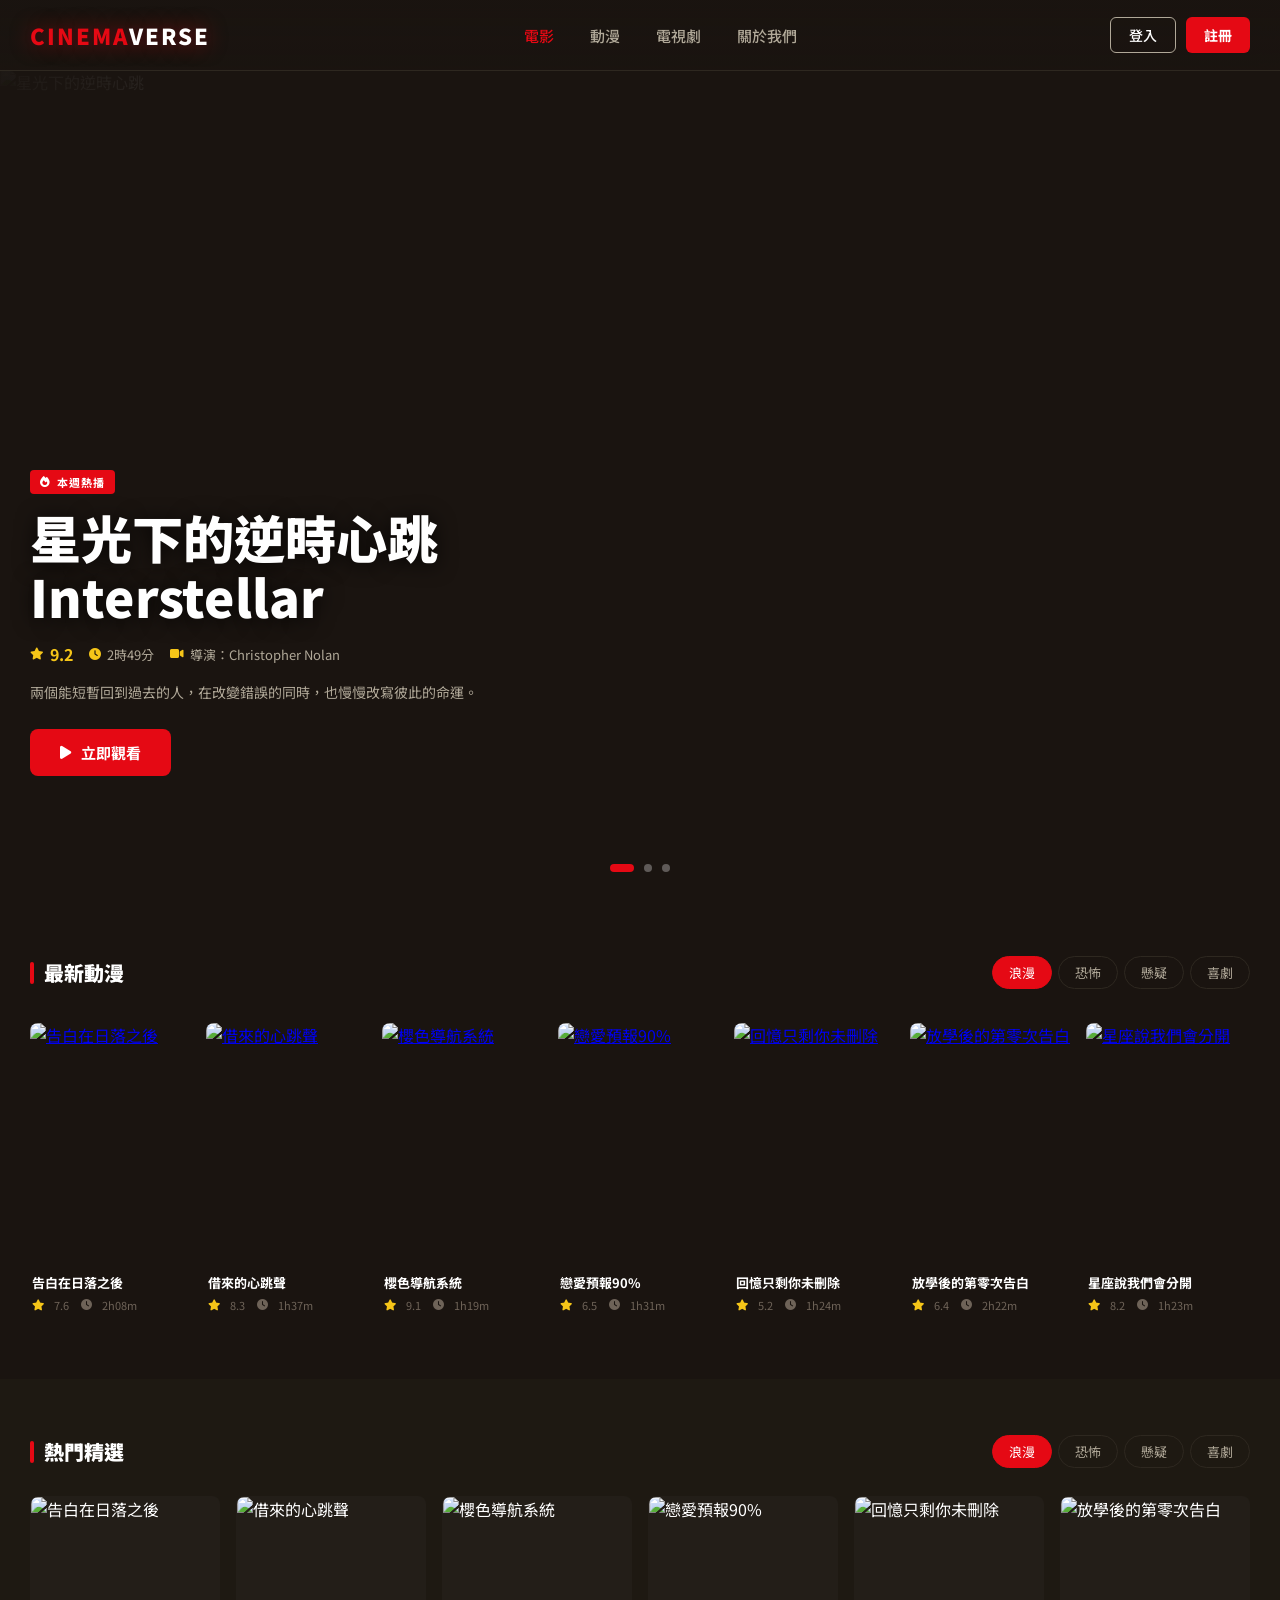
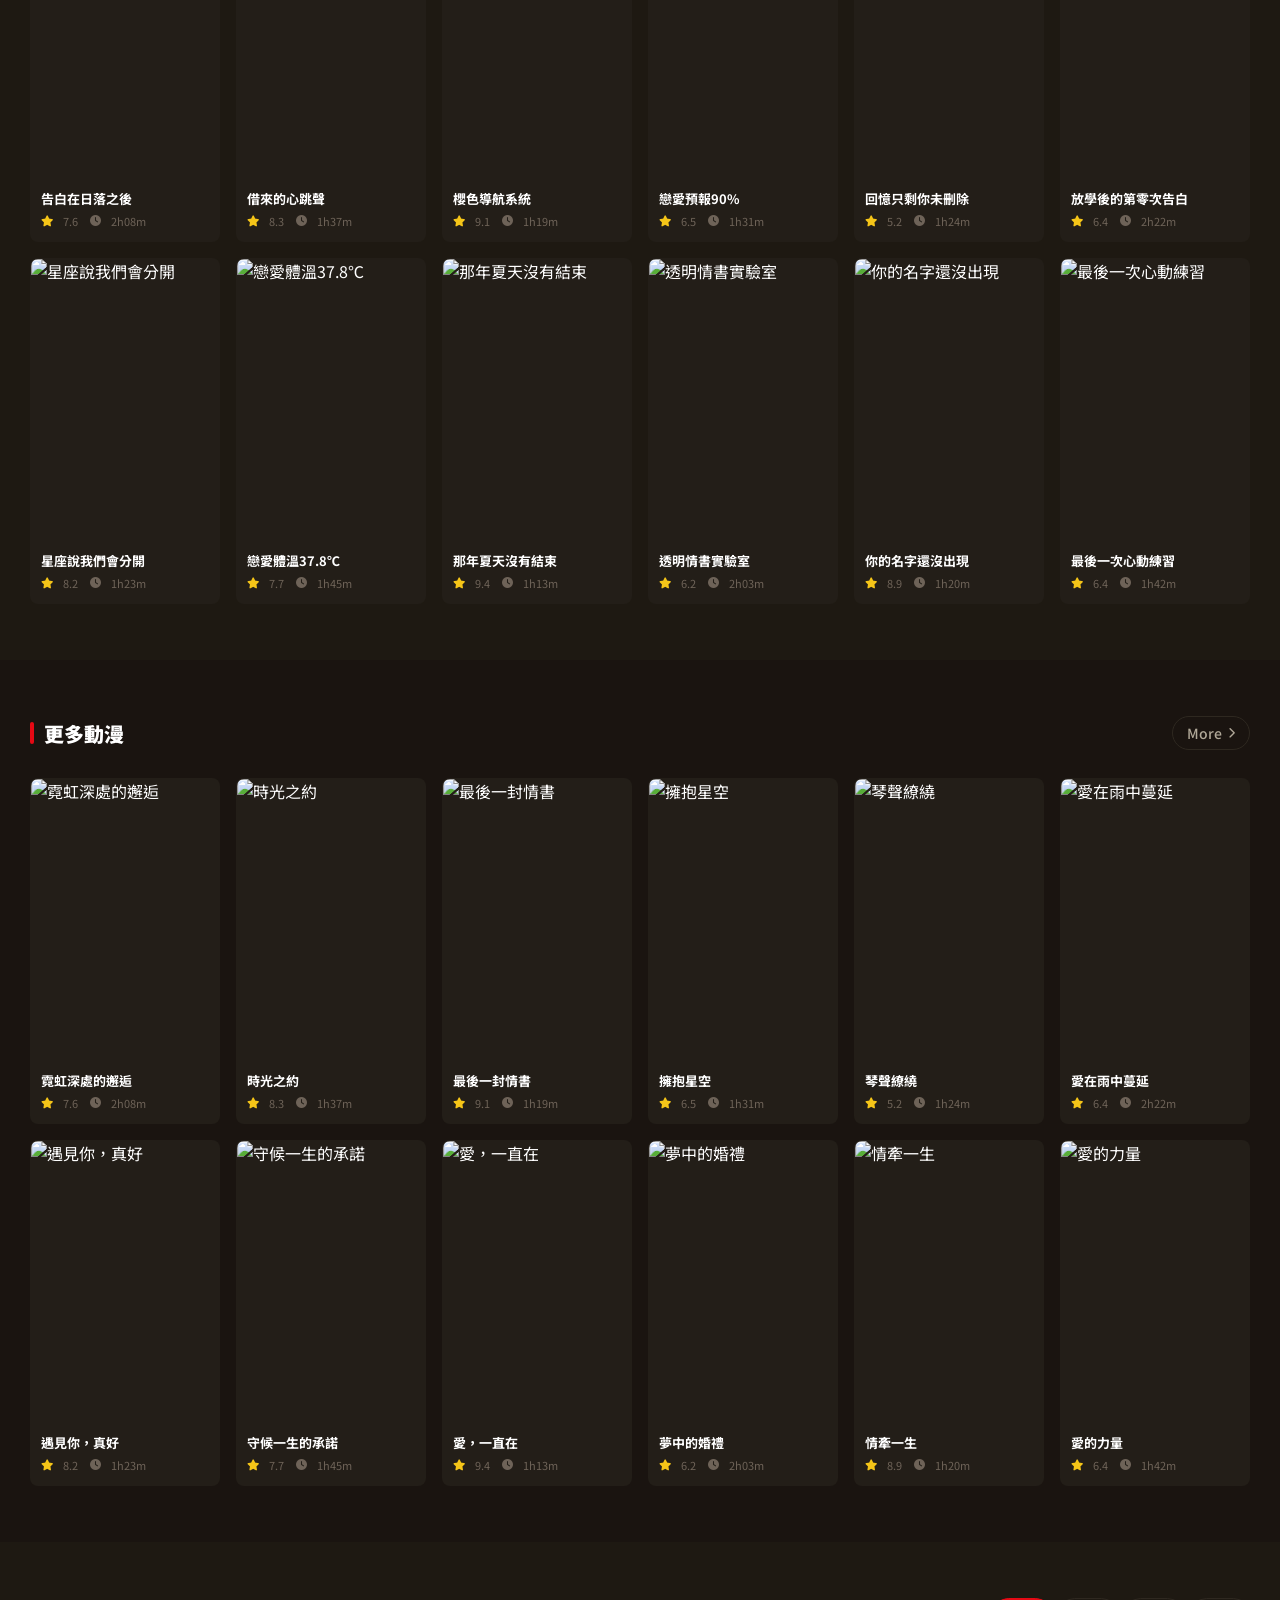
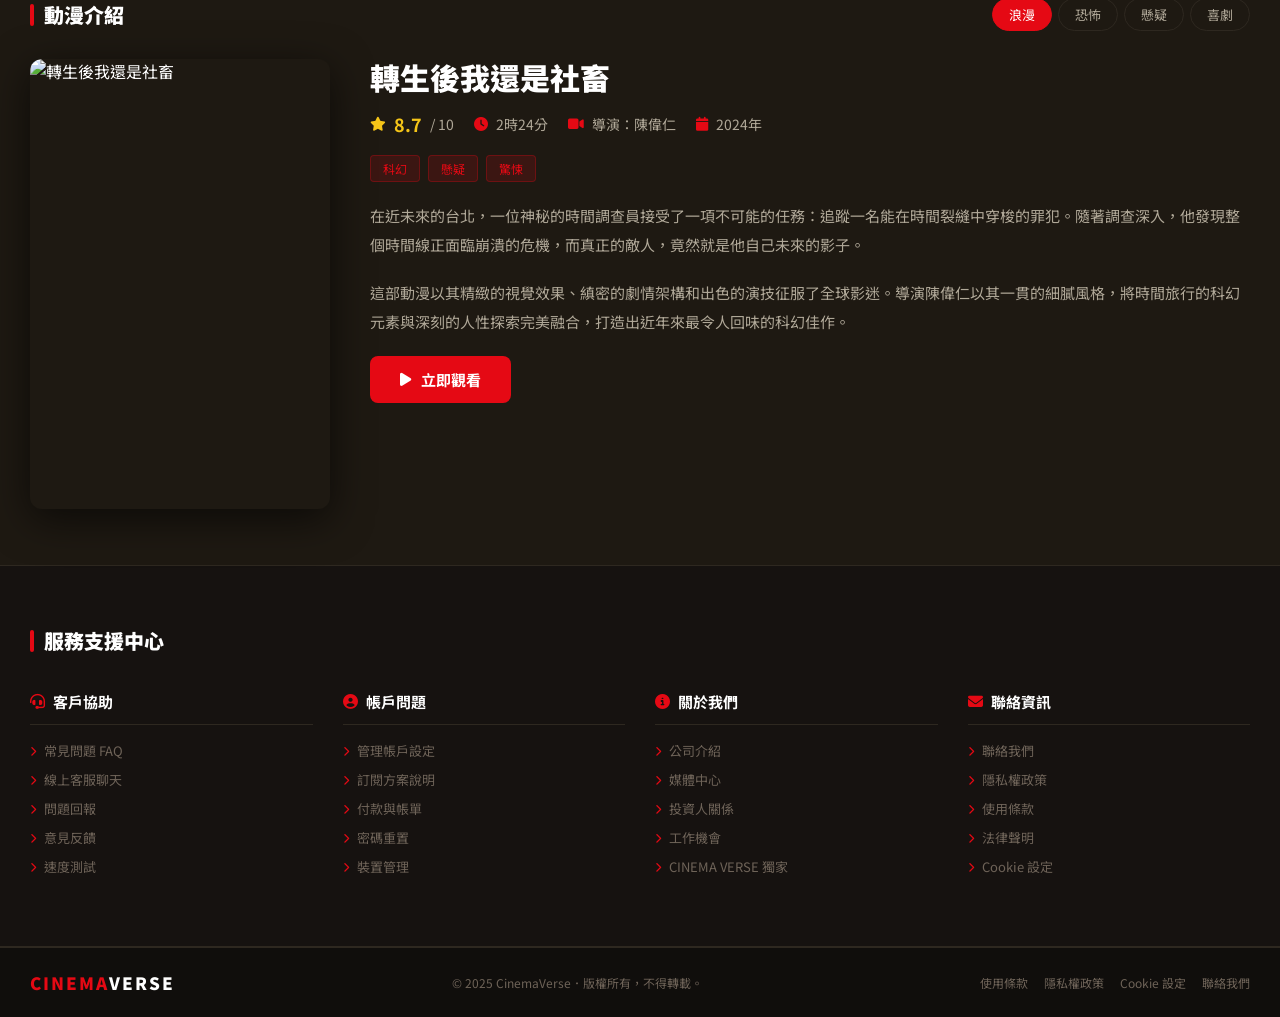
==== animane-home.html @ e4e27814 "成功優化「更多電影」區塊html -> javascript" ====
<!DOCTYPE html>
<html lang="zh-TW">
<head>
<meta charset="UTF-8">
<meta name="viewport" content="width=device-width, initial-scale=1.0">
<title>CinemaVerse - 電影世界</title>

<!-- ===== 字體引入：思源黑體 ===== -->
<link rel="preconnect" href="https://fonts.googleapis.com">
<link rel="preconnect" href="https://fonts.gstatic.com" crossorigin>
<link href="https://fonts.googleapis.com/css2?family=Noto+Sans+TC:wght@300;400;500;700;900&display=swap" rel="stylesheet">

<!-- ===== Font Awesome 圖標庫 ===== -->
<link rel="stylesheet" href="https://cdnjs.cloudflare.com/ajax/libs/font-awesome/6.4.0/css/all.min.css">

<!-- ===== css 選擇器 ===== -->
<link rel="stylesheet" href="home.css">

</head>
<body>

<!-- =====================================================
     頁面主容器（固定最大寬度 1440px，超過依然維持此寬居中）
     ===================================================== -->
<div class="page-wrapper">


<!-- =====================================================
     頁首區塊（Header）
     包含：Logo / 導覽選單 / 登入按鈕 / 註冊按鈕 / 漢堡選單
     ===================================================== -->
<header>
  <div class="header-inner">

    <!-- Logo：純文字替代圖片，紅白雙色設計 -->
    <a class="logo" href="movie-home.html">CINEMA<span>VERSE</span></a>

    <!-- 導覽選單（桌機：水平顯示 / 手機：漢堡展開後居中） -->
    <nav id="mainNav">
      <a href="movie-home.html" class="active">電影</a>
      <a href="animane-home.html">動漫</a>
      <a href="tv-home.html">電視劇</a>
      <a href="about.html">關於我們</a>
    </nav>

    <!-- 登入/註冊按鈕 + 漢堡選單按鈕（手機版才出現） -->
    <div style="display:flex;align-items:center;gap:10px;">
      <div class="header-btns">
        <a href="signInsignUp.html" class="btn-login">登入</a>
        <a href="signInsignUp.html" class="btn-register">註冊</a>
      </div>
      <!-- 漢堡選單（≤768px 才顯示） -->
      <div class="hamburger" id="hamburger" onclick="toggleNav()">
        <span></span>
        <span></span>
        <span></span>
      </div>
    </div>

  </div>
</header>


<!-- =====================================================
     英雄輪播區塊（Hero Carousel）
     三張電影圖片自動輪播
     每張包含：電影標題 / 簡介 / 評分 / 導演 / 時長 / 立即觀看按鈕
     ===================================================== -->
<section class="hero">

  <!-- 輪播軌道（三張幻燈片並排） -->
  <div class="slides" id="slides">

    <!-- 幻燈片 01：星光下的逆時心跳 -->
    <div class="slide">
      <img src="https://picsum.photos/id/1043/1920/1080" alt="星光下的逆時心跳">
      <div class="slide-overlay"></div>
      <div class="slide-content">
        <div class="slide-badge"><i class="fas fa-fire"></i> 本週熱播</div>
        <h1 class="slide-title">星光下的逆時心跳<br>Interstellar</h1>
        <div class="slide-meta">
          <span class="slide-meta-item rating"><i class="fas fa-star"></i> 9.2</span>
          <span class="slide-meta-item"><i class="fas fa-clock"></i> 2時49分</span>
          <span class="slide-meta-item"><i class="fas fa-video"></i> 導演：Christopher Nolan</span>
        </div>
        <p class="slide-desc">兩個能短暫回到過去的人，在改變錯誤的同時，也慢慢改寫彼此的命運。</p>
        <a href="#" class="btn-watch"><i class="fas fa-play"></i> 立即觀看</a>
      </div>
    </div>

    <!-- 幻燈片 02：午夜電梯沒有13樓 -->
    <div class="slide">
      <img src="https://picsum.photos/id/1018/1920/1080" alt="午夜電梯沒有13樓">
      <div class="slide-overlay"></div>
      <div class="slide-content">
        <div class="slide-badge"><i class="fas fa-trophy"></i> 獲獎佳片</div>
        <h1 class="slide-title">午夜電梯沒有13樓<br>Dune</h1>
        <div class="slide-meta">
          <span class="slide-meta-item rating"><i class="fas fa-star"></i> 8.0</span>
          <span class="slide-meta-item"><i class="fas fa-clock"></i> 2時35分</span>
          <span class="slide-meta-item"><i class="fas fa-video"></i> 導演：Denis Villeneuve</span>
        </div>
        <p class="slide-desc">大樓根本沒有13樓，但按下按鈕的人卻會消失一整晚。</p>
        <a href="#" class="btn-watch"><i class="fas fa-play"></i> 立即觀看</a>
      </div>
    </div>

    <!-- 幻燈片 03：失蹤的記憶編號0 -->
    <div class="slide">
      <img src="https://picsum.photos/id/1074/1920/1080" alt="失蹤的記憶編號0">
      <div class="slide-overlay"></div>
      <div class="slide-content">
        <div class="slide-badge"><i class="fas fa-award"></i> 奧斯卡得獎</div>
        <h1 class="slide-title">失蹤的記憶編號0<br>Oppenheimer</h1>
        <div class="slide-meta">
          <span class="slide-meta-item rating"><i class="fas fa-star"></i> 8.9</span>
          <span class="slide-meta-item"><i class="fas fa-clock"></i> 3時00分</span>
          <span class="slide-meta-item"><i class="fas fa-video"></i> 導演：Christopher Nolan</span>
        </div>
        <p class="slide-desc">人類的記憶被編號儲存，而編號0的記憶從未被公開。</p>
        <a href="#" class="btn-watch"><i class="fas fa-play"></i> 立即觀看</a>
      </div>
    </div>

  </div><!-- end .slides -->

  <!-- 輪播底部指示點 -->
  <div class="carousel-dots">
    <button class="dot active" onclick="goSlide(0)"></button>
    <button class="dot" onclick="goSlide(1)"></button>
    <button class="dot" onclick="goSlide(2)"></button>
  </div>

</section><!-- end .hero -->


<!-- =====================================================
     最新動漫區塊（Latest Movies）
     水平滾動，10 張電影卡片
     hover 效果：圖片以 bottom center 為基準向上放大，不裁切上方
     ===================================================== -->
<section class="section" id="latest">

  <!-- 區塊標題列：左側標題 + 右側篩選選單 -->
  <div class="section-header">
    <h2 class="section-title">最新動漫</h2>
    <div class="section-menu" id="latest-menu">
      <button class="filter-btn active" onclick="switchLatestCategory('浪漫', this)">浪漫</button>
      <button class="filter-btn" onclick="switchLatestCategory('恐怖', this)">恐怖</button>
      <button class="filter-btn" onclick="switchLatestCategory('懸疑', this)">懸疑</button>
      <button class="filter-btn" onclick="switchLatestCategory('喜劇', this)">喜劇</button>
    </div>
  </div>

  <!-- 水平滾動外層容器（overflow-y: visible 讓 hover 放大不被裁切） -->
  <div class="scroll-track-wrapper">
    <!-- 卡片軌道 -->
    <div class="scroll-track" id="latest-grid">
    </div><!-- end .scroll-track -->
  </div><!-- end .scroll-track-wrapper -->

</section><!-- end 最新動漫 -->


<!-- =====================================================
     熱門精選區塊（Hot Picks）
     6 欄 Grid，12 張動漫卡片
     圖片固定 2:3 長方形比例（不因切版變形）
     hover 效果：整個卡片（圖 + 文）一起放大 + 紅色邊框
     ===================================================== -->
  <section class="section" id="hot">
  <!-- 區塊標題列：左側標題 + 右側篩選選單 -->
  <div class="section-header">
    <h2 class="section-title">熱門精選</h2>
    <div class="section-menu" id="hot-menu">
      <button class="filter-btn active" onclick="switchHotCategory('浪漫', this)">浪漫</button>
      <button class="filter-btn" onclick="switchHotCategory('恐怖', this)">恐怖</button>
      <button class="filter-btn" onclick="switchHotCategory('懸疑', this)">懸疑</button>
      <button class="filter-btn" onclick="switchHotCategory('喜劇', this)">喜劇</button>
    </div>
  </div>
  <div id="hot-grid" class="hot-grid"></div>
</section><!-- end 熱門精選 -->


<!-- =====================================================
     更多動漫區塊（More Movies）
     放置位置：熱門精選區塊（#hot）的下方
     格式與熱門精選完全相同，圖片從 id/260 開始
     ===================================================== -->
<section class="section" id="more">
  <!-- 區塊標題列：左側標題 + 右側 More 連結 -->
  <div class="section-header">
    <h2 class="section-title">更多動漫</h2>
    <!-- More 連結：靠右，點擊可導向更多動漫頁面 -->
    <a href="#" class="more-link">More <i class="fas fa-chevron-right"></i></a>
  </div>
  <!-- 更多動漫 6 欄網格（與熱門精選共用 .hot-grid / .hot-card 樣式） -->
  <div class="hot-grid" id="more-grid">
  </div><!-- end #more-grid -->
</section><!-- end 更多動漫 -->


<!-- =====================================================
     動漫介紹區塊（Movie Introduction）
     左側動漫海報圖 + 右側詳細文字介紹（名稱/介紹/評分/時長/導演）
     ===================================================== -->
<section class="section" id="intro">

  <!-- 區塊標題列：左側標題 + 右側篩選選單 -->
  <div class="section-header">
    <h2 class="section-title">動漫介紹</h2>
    <div class="section-menu">
      <button class="active" onclick="setActive(this)">浪漫</button>
      <button onclick="setActive(this)">恐怖</button>
      <button onclick="setActive(this)">懸疑</button>
      <button onclick="setActive(this)">喜劇</button>
    </div>
  </div>

  <!-- 動漫介紹主版型（左圖 + 右文） -->
  <div class="intro-layout">

    <!-- 左側：動漫海報圖 -->
    <img class="intro-img" src="https://picsum.photos/id/259/400/600" alt="轉生後我還是社畜">

    <!-- 右側：動漫詳細介紹文字 -->
    <div class="intro-text">

      <!-- 動漫名稱 -->
      <h2 class="intro-title">轉生後我還是社畜</h2>

      <!-- 動漫基本資訊：評分 / 時長 / 導演 / 年份 -->
      <div class="intro-meta">
        <div class="intro-meta-item">
          <i class="fas fa-star star"></i>
          <strong style="color:#f5c518;font-size:18px;">8.7</strong>
          <span>/ 10</span>
        </div>
        <div class="intro-meta-item"><i class="fas fa-clock"></i> 2時24分</div>
        <div class="intro-meta-item"><i class="fas fa-video"></i> 導演：陳偉仁</div>
        <div class="intro-meta-item"><i class="fas fa-calendar"></i> 2024年</div>
      </div>

      <!-- 動漫類型標籤 -->
      <div class="intro-tags">
        <span class="intro-tag">科幻</span>
        <span class="intro-tag">懸疑</span>
        <span class="intro-tag">驚悚</span>
      </div>

      <!-- 動漫介紹段落一 -->
      <p class="intro-desc">
        在近未來的台北，一位神秘的時間調查員接受了一項不可能的任務：追蹤一名能在時間裂縫中穿梭的罪犯。隨著調查深入，他發現整個時間線正面臨崩潰的危機，而真正的敵人，竟然就是他自己未來的影子。
      </p>

      <!-- 動漫介紹段落二 -->
      <p class="intro-desc">
        這部動漫以其精緻的視覺效果、縝密的劇情架構和出色的演技征服了全球影迷。導演陳偉仁以其一貫的細膩風格，將時間旅行的科幻元素與深刻的人性探索完美融合，打造出近年來最令人回味的科幻佳作。
      </p>

      <!-- 立即觀看按鈕 -->
      <a href="#" class="btn-watch"><i class="fas fa-play"></i> 立即觀看</a>

    </div><!-- end .intro-text -->

  </div><!-- end .intro-layout -->

</section><!-- end 動漫介紹 -->


<!-- =====================================================
     服務支援中心區塊（Help / Support Section）
     四欄：客戶協助 / 帳戶問題 / 關於我們 / 聯絡資訊
     ===================================================== -->
<section class="help-section" id="help">

  <!-- 服務支援標題 -->
  <h2 class="help-section-title">服務支援中心</h2>

  <!-- 四欄連結網格 -->
  <div class="help-grid">

    <!-- 第一欄：客戶協助 -->
    <div class="help-col">
      <h3><i class="fas fa-headset" style="color:var(--accent);"></i>客戶協助</h3>
      <ul>
        <li><a href="#"><i class="fas fa-chevron-right"></i>常見問題 FAQ</a></li>
        <li><a href="#"><i class="fas fa-chevron-right"></i>線上客服聊天</a></li>
        <li><a href="#"><i class="fas fa-chevron-right"></i>問題回報</a></li>
        <li><a href="#"><i class="fas fa-chevron-right"></i>意見反饋</a></li>
        <li><a href="#"><i class="fas fa-chevron-right"></i>速度測試</a></li>
      </ul>
    </div>

    <!-- 第二欄：帳戶問題 -->
    <div class="help-col">
      <h3><i class="fas fa-user-circle" style="color:var(--accent);"></i>帳戶問題</h3>
      <ul>
        <li><a href="#"><i class="fas fa-chevron-right"></i>管理帳戶設定</a></li>
        <li><a href="#"><i class="fas fa-chevron-right"></i>訂閱方案說明</a></li>
        <li><a href="#"><i class="fas fa-chevron-right"></i>付款與帳單</a></li>
        <li><a href="#"><i class="fas fa-chevron-right"></i>密碼重置</a></li>
        <li><a href="#"><i class="fas fa-chevron-right"></i>裝置管理</a></li>
      </ul>
    </div>

    <!-- 第三欄：關於我們 -->
    <div class="help-col">
      <h3><i class="fas fa-info-circle" style="color:var(--accent);"></i>關於我們</h3>
      <ul>
        <li><a href="#"><i class="fas fa-chevron-right"></i>公司介紹</a></li>
        <li><a href="#"><i class="fas fa-chevron-right"></i>媒體中心</a></li>
        <li><a href="#"><i class="fas fa-chevron-right"></i>投資人關係</a></li>
        <li><a href="#"><i class="fas fa-chevron-right"></i>工作機會</a></li>
        <li><a href="#"><i class="fas fa-chevron-right"></i>CINEMA VERSE 獨家</a></li>
      </ul>
    </div>

    <!-- 第四欄：聯絡資訊 -->
    <div class="help-col">
      <h3><i class="fas fa-envelope" style="color:var(--accent);"></i>聯絡資訊</h3>
      <ul>
        <li><a href="#"><i class="fas fa-chevron-right"></i>聯絡我們</a></li>
        <li><a href="#"><i class="fas fa-chevron-right"></i>隱私權政策</a></li>
        <li><a href="#"><i class="fas fa-chevron-right"></i>使用條款</a></li>
        <li><a href="#"><i class="fas fa-chevron-right"></i>法律聲明</a></li>
        <li><a href="#"><i class="fas fa-chevron-right"></i>Cookie 設定</a></li>
      </ul>
    </div>

  </div><!-- end .help-grid -->

</section><!-- end 服務支援中心 -->


<!-- =====================================================
     頁尾區塊（Footer）
     年份、版權宣告、快速連結
     ===================================================== -->
<footer>
  <!-- 頁尾 Logo -->
  <a class="footer-logo" href="#">CINEMA<span>VERSE</span></a>
  <!-- 版權宣告與年份 -->
  <p>© 2025 CinemaVerse．版權所有，不得轉載。</p>
  <!-- 頁尾快速連結 -->
  <div class="footer-links">
    <a href="#">使用條款</a>
    <a href="#">隱私權政策</a>
    <a href="#">Cookie 設定</a>
    <a href="#">聯絡我們</a>
  </div>
</footer>


</div><!-- end .page-wrapper -->


<!-- =====================================================
     JavaScript（純功能性）
     注意：所有 hover 特效全用純 CSS 完成，此段 JS 僅處理：
     1. 漢堡選單展開/收起
     2. 篩選按鈕 active 切換
     3. 輪播指示點互動與自動輪播恢復
     ===================================================== -->
<script>

  /* ── 漢堡選單：點擊展開或收起導覽列 ── */
  function toggleNav() {
    document.getElementById('mainNav').classList.toggle('open');
  }

  /* ── 篩選選單按鈕：點擊切換 active 狀態 ── */
  function setActive(btn) {
    var parent = btn.closest('.section-menu');
    parent.querySelectorAll('button').forEach(function(b) {
      b.classList.remove('active');
    });
    btn.classList.add('active');
  }

  /* ── 輪播指示點：點擊跳至指定幻燈片 ── */
  var slidesEl  = document.getElementById('slides');
  var dots      = document.querySelectorAll('.dot');
  var autoTimer;

  function goSlide(index) {
    /* 暫停 CSS 自動 animation，改用手動 transition */
    slidesEl.style.animation  = 'none';
    slidesEl.style.transition = 'transform 0.7s cubic-bezier(0.4,0,0.2,1)';
    slidesEl.style.transform  = 'translateX(-' + (index * 33.333) + '%)';

    /* 更新指示點樣式 */
    dots.forEach(function(d, i) {
      d.classList.toggle('active', i === index);
    });

    /* 8 秒後恢復 CSS 自動輪播 */
    clearTimeout(autoTimer);
    autoTimer = setTimeout(function() {
      slidesEl.style.transition = '';
      slidesEl.style.transform  = '';
      slidesEl.style.animation  = 'slideAuto 18s infinite';
    }, 8000);
  }

  /* ── 自動同步指示點與 CSS 輪播進度 ── */
  setInterval(function() {
    if (slidesEl.style.animation !== 'none') {
      var matrix = getComputedStyle(slidesEl).transform;
      if (matrix && matrix !== 'none') {
        var vals = matrix.match(/matrix.*\((.+)\)/);
        if (vals) {
          var tx  = parseFloat(vals[1].split(', ')[4]);
          var w   = slidesEl.offsetWidth / 3;
          var idx = Math.round(Math.abs(tx) / w) % 3;
          dots.forEach(function(d, i) {
            d.classList.toggle('active', i === idx);
          });
        }
      }
    }
  }, 500);


/*── 最新電影四個電影資料 ── */
    let newMovies = {
      /* ── 浪漫分類 ── */
      '浪漫': [
        {img: "lovePic/lovePic12.png", title: "愛的力量", rating: "7.6", duration: "2h08m"},
        {img: "lovePic/lovePic11.png", title: "情牽一生", rating: "8.3", duration: "1h37m"},
        {img: "lovePic/lovePic10.png", title: "夢中的婚禮", rating: "9.1", duration: "1h19m"},
        {img: "lovePic/lovePic9.png", title: "愛，一直在", rating: "6.5", duration: "1h31m"},
        {img: "lovePic/lovePic8.png", title: "守候一生的承諾", rating: "5.2", duration: "1h24m"},
        {img: "lovePic/lovePic7.png", title: "遇見你，真好", rating: "6.4", duration: "2h22m"},
        {img: "lovePic/lovePic6.png", title: "愛在雨中蔓延", rating: "8.2", duration: "1h23m"},
        {img: "lovePic/lovePic5.png", title: "琴聲繚繞", rating: "7.7", duration: "1h45m"},
        {img: "lovePic/lovePic4.png", title: "擁抱星空", rating: "9.4", duration: "1h13m"},
        {img: "lovePic/lovePic3.png", title: "最後一封情書", rating: "6.2", duration: "2h03m"}
      ],
      /* ── 恐怖分類 ── */
      '恐怖': [
        {img: "horrorPic/horrorPic12.png", title: "亡靈歸來", rating: "7.6", duration: "2h08m"},
        {img: "horrorPic/horrorPic11.png", title: "寂靜殺機", rating: "8.3", duration: "1h37m"},
        {img: "horrorPic/horrorPic10.png", title: "活死人墓", rating: "9.1", duration: "1h19m"},
        {img: "horrorPic/horrorPic9.png", title: "厲鬼現形", rating: "6.5", duration: "1h31m"},
        {img: "horrorPic/horrorPic8.png", title: "惡魔交易", rating: "5.2", duration: "1h24m"},
        {img: "horrorPic/horrorPic7.png", title: "深淵凝視", rating: "6.4", duration: "2h22m"},
        {img: "horrorPic/horrorPic6.png", title: "亡靈嘉年華", rating: "8.2", duration: "1h23m"},
        {img: "horrorPic/horrorPic5.png", title: "血色森林", rating: "7.7", duration: "1h45m"},
        {img: "horrorPic/horrorPic4.png", title: "咒怨凶宅", rating: "9.4", duration: "1h13m"},
        {img: "horrorPic/horrorPic3.png", title: "厲鬼附身", rating: "6.2", duration: "2h03m"}
      ],
      /* ── 懸疑分類 ── */
      '懸疑': [
        {img: "susPic/susPic12.png", title: "最終的線索", rating: "7.6", duration: "2h08m"},
        {img: "susPic/susPic11.png", title: "謊言的遺產", rating: "8.3", duration: "1h37m"},
        {img: "susPic/susPic10.png", title: "獵殺潛伏", rating: "9.1", duration: "1h19m"},
        {img: "susPic/susPic9.png", title: "影子城市", rating: "6.5", duration: "1h31m"},
        {img: "susPic/susPic8.png", title: "深淵的訊號", rating: "5.2", duration: "1h24m"},
        {img: "susPic/susPic7.png", title: "記憶裂痕", rating: "6.4", duration: "2h22m"},
        {img: "susPic/susPic6.png", title: "密室遺言", rating: "8.2", duration: "1h23m"},
        {img: "susPic/susPic5.png", title: "時光編碼", rating: "7.7", duration: "1h45m"},
        {img: "susPic/susPic4.png", title: "謊言的碎片", rating: "9.4", duration: "1h13m"},
        {img: "susPic/susPic3.png", title: "最後的晚餐", rating: "6.2", duration: "2h03m"}
      ],
      /* ── 喜劇分類 ── */
      '喜劇': [
        {img: "funPic/funPic12.png", title: "金牌大廚", rating: "7.6", duration: "2h08m"},
        {img: "funPic/funPic11.png", title: "狗狗特工", rating: "8.3", duration: "1h37m"},
        {img: "funPic/funPic10.png", title: "求愛特攻隊", rating: "9.1", duration: "1h19m"},
        {img: "funPic/funPic9.png", title: "老闆不在家", rating: "6.5", duration: "1h31m"},
        {img: "funPic/funPic8.png", title: "我的機器人女友", rating: "5.2", duration: "1h24m"},
        {img: "funPic/funPic7.png", title: "瘋狂大拍賣", rating: "6.4", duration: "2h22m"},
        {img: "funPic/funPic6.png", title: "重返十七歲", rating: "8.2", duration: "1h23m"},
        {img: "funPic/funPic5.png", title: "荒島大逃殺", rating: "7.7", duration: "1h45m"},
        {img: "funPic/funPic4.png", title: "我的室友是外星人", rating: "9.4", duration: "1h13m"},
        {img: "funPic/funPic3.png", title: "烏龍特警", rating: "6.2", duration: "2h03m"}
      ]
    }
    /**
  *渲染電影網格
  *@parem {Array} movies - 傳入特定分類的 10 部電影陣列
    */
function renderLatestGrid(movies) {
  const grid = document.getElementById('latest-grid');
  if (!grid || !movies) return;

  const html = movies.map(movie => `
      <div class="latest-card">
        <div class="latest-card-img-wrap">
          <a href="${movie.link}">
            <img class="latest-card-img" src="${movie.img}" alt="${movie.title}">
          </a>
        </div>
        <div class="latest-card-info">
          <div class="latest-card-title">${movie.title}</div>
          <div class="latest-card-meta">
            <i class="fas fa-star star"></i>${movie.rating}&nbsp;
            <i class="fas fa-clock"></i>${movie.duration}
          </div>
        </div>
      </div>
  `).join('');

  grid.style.opacity = '0';
  grid.style.transition = 'opacity 0.3s ease';

  setTimeout(() => {
    grid.innerHTML = html;
    grid.style.opacity = '1';
  }, 300);
}

function switchLatestCategory(category, btn) {
  // 1. 處理按鈕的高亮狀態 (Active)
  const buttons = document.querySelectorAll('#latest-menu .filter-btn');
  buttons.forEach(b => b.classList.remove('active'));
  if (btn) btn.classList.add('active');

  // 2. 根據分類抓取資料並重新渲染
  const selectedData = hotMovies[category];
  if (selectedData) {
    renderLatestGrid(selectedData);
  }
}


/*── 四個分類的電影資料 ── */
    let hotMovies = {
      /* ── 浪漫分類 ── */
      '浪漫': [
        {img: "lovePic/lovePic1.png", title: "告白在日落之後", rating: "7.6", duration: "2h08m"},
        {img: "lovePic/lovePic2.png", title: "借來的心跳聲", rating: "8.3", duration: "1h37m"},
        {img: "lovePic/lovePic3.png", title: "櫻色導航系統", rating: "9.1", duration: "1h19m"},
        {img: "lovePic/lovePic4.png", title: "戀愛預報90%", rating: "6.5", duration: "1h31m"},
        {img: "lovePic/lovePic5.png", title: "回憶只剩你未刪除", rating: "5.2", duration: "1h24m"},
        {img: "lovePic/lovePic6.png", title: "放學後的第零次告白", rating: "6.4", duration: "2h22m"},
        {img: "lovePic/lovePic7.png", title: "星座說我們會分開", rating: "8.2", duration: "1h23m"},
        {img: "lovePic/lovePic8.png", title: "戀愛體溫37.8℃", rating: "7.7", duration: "1h45m"},
        {img: "lovePic/lovePic9.png", title: "那年夏天沒有結束", rating: "9.4", duration: "1h13m"},
        {img: "lovePic/lovePic10.png", title: "透明情書實驗室", rating: "6.2", duration: "2h03m"},
        {img: "lovePic/lovePic11.png", title: "你的名字還沒出現", rating: "8.9", duration: "1h20m"},
        {img: "lovePic/lovePic12.png", title: "最後一次心動練習", rating: "6.4", duration: "1h42m"},
      ],
      /* ── 恐怖分類 ── */
      '恐怖': [
        {img: "horrorPic/horrorPic1.png", title: "深夜自習室第九排", rating: "7.6", duration: "2h08m"},
        {img: "horrorPic/horrorPic2.png", title: "電梯顯示-1樓", rating: "8.3", duration: "1h37m"},
        {img: "horrorPic/horrorPic3.png", title: "笑聲來自天花板", rating: "9.1", duration: "1h19m"},
        {img: "horrorPic/horrorPic4.png", title: "沒有瞳孔的照片", rating: "6.5", duration: "1h31m"},
        {img: "horrorPic/horrorPic5.png", title: "替身出席者", rating: "5.2", duration: "1h24m"},
        {img: "horrorPic/horrorPic6.png", title: "白色雨夜", rating: "6.4", duration: "2h22m"},
        {img: "horrorPic/horrorPic7.png", title: "404號病房", rating: "8.2", duration: "1h23m"},
        {img: "horrorPic/horrorPic8.png", title: "停格的監視畫面", rating: "7.7", duration: "1h45m"},
        {img: "horrorPic/horrorPic9.png", title: "影子晚歸", rating: "9.4", duration: "1h13m"},
        {img: "horrorPic/horrorPic10.png", title: "校車最後一站", rating: "6.2", duration: "2h03m"},
        {img: "horrorPic/horrorPic11.png", title: "無人接聽的廣播室", rating: "8.9", duration: "1h20m"},
        {img: "horrorPic/horrorPic12.png", title: "門外的腳步數到十", rating: "6.4", duration: "1h42m"},
      ],
      /* ── 懸疑分類 ── */
      '懸疑': [
        {img: "susPic/susPic1.png", title: "昨日嫌疑人", rating: "7.6", duration: "2h08m"},
        {img: "susPic/susPic2.png", title: "城市記憶備份檔", rating: "8.3", duration: "1h37m"},
        {img: "susPic/susPic3.png", title: "第十二個旁觀者", rating: "9.1", duration: "1h19m"},
        {img: "susPic/susPic4.png", title: "說謊者的指紋", rating: "6.5", duration: "1h31m"},
        {img: "susPic/susPic5.png", title: "沉睡證據", rating: "5.2", duration: "1h24m"},
        {img: "susPic/susPic6.png", title: "消失的監控角度", rating: "6.4", duration: "2h22m"},
        {img: "susPic/susPic7.png", title: "錯誤時間線", rating: "8.2", duration: "1h23m"},
        {img: "susPic/susPic8.png", title: "交換不在場證明", rating: "7.7", duration: "1h45m"},
        {img: "susPic/susPic9.png", title: "複製人格計畫", rating: "9.4", duration: "1h13m"},
        {img: "susPic/susPic10.png", title: "密室之外", rating: "6.2", duration: "2h03m"},
        {img: "susPic/susPic11.png", title: "匿名檔案X", rating: "8.9", duration: "1h20m"},
        {img: "susPic/susPic12.png", title: "最後的版本更新", rating: "6.4", duration: "1h42m"},
      ],
      /* ── 喜劇分類 ── */
      '喜劇': [
        {img: "funPic/funPic1.png", title: "魔王的實習第一天", rating: "7.6", duration: "2h08m"},
        {img: "funPic/funPic2.png", title: "全村最弱勇者", rating: "8.3", duration: "1h37m"},
        {img: "funPic/funPic3.png", title: "打工拯救世界", rating: "9.1", duration: "1h19m"},
        {img: "funPic/funPic4.png", title: "我的技能是吐槽", rating: "6.5", duration: "1h31m"},
        {img: "funPic/funPic5.png", title: "外星人轉學生很普通", rating: "5.2", duration: "1h24m"},
        {img: "funPic/funPic6.png", title: "社團經費爭奪戰", rating: "6.4", duration: "2h22m"},
        {img: "funPic/funPic7.png", title: "魔法少女不上班", rating: "8.2", duration: "1h23m"},
        {img: "funPic/funPic8.png", title: "天才其實搞錯了", rating: "7.7", duration: "1h45m"},
        {img: "funPic/funPic9.png", title: "勇者的休假申請", rating: "9.4", duration: "1h13m"},
        {img: "funPic/funPic10.png", title: "轉生後我還是社畜", rating: "6.2", duration: "2h03m"},
        {img: "funPic/funPic11.png", title: "貓咪部長上任中", rating: "8.9", duration: "1h20m"},
        {img: "funPic/funPic12.png", title: "全校第一倒數", rating: "6.4", duration: "1h42m"},
      ],
    }
    /**
 * 渲染電影網格
 * @param {Array} movies - 傳入特定分類的 12 部電影陣列
 */
function renderHotGrid(movies) {
  const grid = document.getElementById('hot-grid');
  if (!grid || !movies) return;

  const html = movies.map(movie => `
    <div class="hot-card">
      <div class="hot-card-img-wrap">
        <img class="hot-card-img" src="${movie.img}" alt="${movie.title}">
      </div>
      <div class="hot-card-info">
        <div class="hot-card-title">${movie.title}</div>
        <div class="hot-card-meta">
          <i class="fas fa-star star"></i>${movie.rating}&nbsp;
          <i class="fas fa-clock"></i>${movie.duration}
        </div>
      </div>
    </div>
  `).join('');

  // 2. 執行切換動畫：先淡出
  grid.style.opacity = '0';
  grid.style.transition = 'opacity 0.3s ease';

  // 3. 替換內容後再淡入
  setTimeout(() => {
    grid.innerHTML = html;
    grid.style.opacity = '1';
  }, 300);
}

/**
 * 分類按鈕切換
 */
function switchHotCategory(category, btn) {
  // 1. 處理按鈕的高亮狀態 (Active)
  const buttons = document.querySelectorAll('.filter-btn');
  buttons.forEach(b => b.classList.remove('active'));
  if (btn) btn.classList.add('active');

  // 2. 根據分類抓取資料並重新渲染
  const selectedData = hotMovies[category];
  if (selectedData) {
    renderHotGrid(selectedData);
  }
}


/*── 更多電影的電影資料 ── */
    let moreMovies = [
        {img: "lovePic/lovePic1.png", title: "霓虹深處的邂逅", rating: "7.6", duration: "2h08m"},
        {img: "horrorPic/horrorPic2.png", title: "時光之約", rating: "8.3", duration: "1h37m"},
        {img: "susPic/susPic3.png", title: "最後一封情書", rating: "9.1", duration: "1h19m"},
        {img: "funPic/funPic4.png", title: "擁抱星空", rating: "6.5", duration: "1h31m"},
        {img: "lovePic/lovePic5.png", title: "琴聲繚繞", rating: "5.2", duration: "1h24m"},
        {img: "horrorPic/horrorPic6.png", title: "愛在雨中蔓延", rating: "6.4", duration: "2h22m"},
        {img: "susPic/susPic7.png", title: "遇見你，真好", rating: "8.2", duration: "1h23m"},
        {img: "funPic/funPic8.png", title: "守候一生的承諾", rating: "7.7", duration: "1h45m"},
        {img: "lovePic/lovePic9.png", title: "愛，一直在", rating: "9.4", duration: "1h13m"},
        {img: "horrorPic/horrorPic10.png", title: "夢中的婚禮", rating: "6.2", duration: "2h03m"},
        {img: "susPic/susPic11.png", title: "情牽一生", rating: "8.9", duration: "1h20m"},
        {img: "funPic/funPic12.png", title: "愛的力量", rating: "6.4", duration: "1h42m"}
      ];
    /**
 * 渲染電影網格
 * @param {Array} movies - 傳入無需分類的 12 部電影陣列
 */
function renderMoreGrid(movies){
  const grid = document.getElementById('more-grid');
  if (!grid || !movies) return;

  const html = movies.map(movie => `
    <div class="hot-card">
      <div class="hot-card-img-wrap">
        <img class="hot-card-img" src="${movie.img}" alt="${movie.title}">
      </div>
      <div class="hot-card-info">
        <div class="hot-card-title">${movie.title}</div>
        <div class="hot-card-meta">
          <i class="fas fa-star star"></i>${movie.rating}&nbsp;
          <i class="fas fa-clock"></i>${movie.duration}
        </div>
      </div>
    </div>
  `).join('');

  grid.innerHTML = html;
}


// 頁面初次載入時，預設顯示「浪漫」
document.addEventListener('DOMContentLoaded', () => {
  switchHotCategory('浪漫', document.querySelector('#hot-menu .filter-btn:first-child'));
  switchLatestCategory('浪漫', document.querySelector('#latest-menu .filter-btn:first-child'));
  renderMoreGrid(moreMovies);
});
</script>

</body>
</html>
---- home.css ----
/* =====================================================
   全域 CSS 變數 / 重置樣式
   ===================================================== */
:root {
  --bg-dark:        #1a1410;   /* 主背景：帶棕調深黑 */
  --bg-card:        #231e18;   /* 卡片背景 */
  --bg-section:     #1e1912;   /* 區塊交替背景 */
  --accent:         #e50914;   /* 品牌紅色 */
  --accent-hover:   #ff1a27;   /* 紅色 hover 態 */
  --gold:           #f5c518;   /* 評分金色 */
  --text-primary:   #ffffff;   /* 主要文字（白） */
  --text-secondary: #b0a898;   /* 次要文字（灰） */
  --text-muted:     #6e6358;   /* 淡化文字 */
  --border:         #2e2820;   /* 邊框色 */
  --padding-x:      30px;      /* 左右邊界距離 */
  --max-width:      1440px;    /* 網頁最大寬度，固定在 1440px */
}

/* 通用重置 */
* {
  margin: 0;
  padding: 0;
  box-sizing: border-box;
}

html {
  scroll-behavior: smooth;
}

/* 全域字體、背景設定 */
body {
  font-family: 'Noto Sans TC', sans-serif;
  background-color: #0d0b09; /* 超出 1440px 時兩側顯示更深背景 */
  color: var(--text-primary);
  overflow-x: hidden;
}

/* =====================================================
   頁面最大寬度包裝容器
   固定 1440px，超過 1440px 同樣維持 1440px 置中顯示
   ===================================================== */
.page-wrapper {
  max-width: var(--max-width);
  margin: 0 auto;
  background-color: var(--bg-dark);
  position: relative;
  overflow-x: hidden;
}


/* =====================================================
   頁首（Header）
   Logo + 導覽選單 + 登入/註冊按鈕
   固定在頂部，不隨滾動消失
   ===================================================== */
header {
  position: fixed;
  top: 0;
  /* 讓 header 也限制在 1440px 內居中 */
  /* left: 50%;
  transform: translateX(-50%); */
  width: 100%;
  max-width: var(--max-width);
  z-index: 1000;
  background: linear-gradient(
    to bottom,
    rgba(26,20,16,0.98) 0%,
    rgba(26,20,16,0.88) 100%
  );
  backdrop-filter: blur(10px);
  border-bottom: 1px solid var(--border);
}

/* Header 內容列 */
.header-inner {
  padding: 0 var(--padding-x);
  display: flex;
  align-items: center;
  justify-content: space-between;
  height: 70px;
  gap: 16px;
}

/* ── Logo 文字標誌 ──
   不因切版改變大小（flex-shrink: 0） */
.logo {
  font-size: 22px;
  font-weight: 900;
  color: var(--accent);
  letter-spacing: 2px;
  text-transform: uppercase;
  white-space: nowrap;
  flex-shrink: 0;    /* 不因空間不足而縮小 */
  text-shadow: 0 0 20px rgba(229,9,20,0.5);
  text-decoration: none;
}
.logo span {
  color: var(--text-primary);
}

/* ── 導覽列（電影 / 動漫 / 電視劇 / 關於我們）── */
nav {
  display: flex;
  align-items: center;
  gap: 4px;
  flex: 1;
  justify-content: center;
}

nav a {
  color: var(--text-secondary);
  text-decoration: none;
  font-size: 15px;
  font-weight: 500;
  padding: 8px 16px;
  border-radius: 6px;
  transition: all 0.3s;
  white-space: nowrap;
}
nav a:hover {
  color: var(--text-primary);
  background: rgba(229,9,20,0.15);
}
nav a.active {
  color: var(--accent);
}

/* ── 登入 / 註冊按鈕群組 ──
   不因切版改變大小（flex-shrink: 0） */
.header-btns {
  display: flex;
  gap: 10px;
  flex-shrink: 0;  /* 不縮小 */
}

/* 登入按鈕：鏤空邊框樣式 */
.btn-login {
  padding: 7px 18px;
  border: 1px solid var(--text-secondary);
  border-radius: 6px;
  background: transparent;
  color: var(--text-primary);
  font-family: 'Noto Sans TC', sans-serif;
  font-size: 14px;
  font-weight: 500;
  cursor: pointer;
  transition: all 0.3s;
  white-space: nowrap;
  text-decoration: none;
  display: inline-flex;
  align-items: center;
}
.btn-login:hover {
  border-color: var(--text-primary);
  background: rgba(255,255,255,0.08);
}

/* 註冊按鈕：實心紅色樣式 */
.btn-register {
  padding: 7px 18px;
  border: none;
  border-radius: 6px;
  background: var(--accent);
  color: var(--text-primary);
  font-family: 'Noto Sans TC', sans-serif;
  font-size: 14px;
  font-weight: 700;
  cursor: pointer;
  transition: all 0.3s;
  white-space: nowrap;
  text-decoration: none;
  display: inline-flex;
  align-items: center;
}
.btn-register:hover {
  background: var(--accent-hover);
  transform: translateY(-1px);
  box-shadow: 0 4px 15px rgba(229,9,20,0.4);
}

/* ── 漢堡選單按鈕（平板 / 手機版才顯示） ── */
.hamburger {
  display: none;
  flex-direction: column;
  gap: 5px;
  cursor: pointer;
  padding: 5px;
  flex-shrink: 0;
}
.hamburger span {
  display: block;
  width: 22px;
  height: 2px;
  background: var(--text-primary);
  transition: all 0.3s;
}


/* =====================================================
   英雄輪播區（Hero Carousel）
   全螢幕高度，三張圖片自動輪播
   ===================================================== */
.hero {
  margin-top: 70px; /* 避免被 fixed header 遮住 */
  position: relative;
  width: 100%;
  height: calc(100vh - 70px);
  min-height: 500px;
  overflow: hidden;
}

/* 輪播軌道：三張幻燈片並排，CSS animation 自動播放 */
.slides {
  display: flex;
  width: 300%;
  height: 100%;
  animation: slideAuto 18s infinite;
}

/* 輪播自動播放動畫
   每張停留約 5 秒，切換過渡 1 秒 */
@keyframes slideAuto {
  0%,   27%  { transform: translateX(0); }
  33%,  60%  { transform: translateX(-33.333%); }
  66%,  93%  { transform: translateX(-66.666%); }
  100%        { transform: translateX(0); }
}

/* 單張幻燈片 */
.slide {
  width: 33.333%;
  height: 100%;
  position: relative;
  flex-shrink: 0;
}

/* 幻燈片背景圖 */
.slide img {
  width: 100%;
  height: 100%;
  object-fit: cover;
  filter: brightness(0.45);
}

/* 幻燈片左側漸層遮罩（讓文字更清晰） */
.slide-overlay {
  position: absolute;
  inset: 0;
  background: linear-gradient(
    to right,
    rgba(26,20,16,0.95) 0%,
    rgba(26,20,16,0.5) 55%,
    transparent 100%
  );
}

/* 幻燈片文字內容 */
.slide-content {
  position: absolute;
  left: var(--padding-x);
  bottom: 15%;
  max-width: 560px;
}

/* 電影熱播/獲獎標籤徽章 */
.slide-badge {
  display: inline-flex;
  align-items: center;
  gap: 6px;
  background: var(--accent);
  color: #fff;
  font-size: 11px;
  font-weight: 700;
  padding: 4px 10px;
  border-radius: 4px;
  text-transform: uppercase;
  letter-spacing: 1px;
  margin-bottom: 14px;
}

/* 電影標題 */
.slide-title {
  font-size: clamp(26px, 4vw, 56px);
  font-weight: 900;
  line-height: 1.15;
  margin-bottom: 16px;
  text-shadow: 0 2px 20px rgba(0,0,0,0.8);
}

/* 電影資訊列（評分 / 時長 / 導演） */
.slide-meta {
  display: flex;
  align-items: center;
  gap: 16px;
  margin-bottom: 14px;
  flex-wrap: wrap;
}
.slide-meta-item {
  display: flex;
  align-items: center;
  gap: 6px;
  font-size: 13px;
  color: var(--text-secondary);
}
.slide-meta-item i { color: var(--gold); font-size: 12px; }

/* 評分數字樣式 */
.rating {
  color: var(--gold) !important;
  font-weight: 700 !important;
  font-size: 16px !important;
}

/* 電影簡介文字（限制三行） */
.slide-desc {
  font-size: 14px;
  line-height: 1.75;
  color: var(--text-secondary);
  margin-bottom: 24px;
  display: -webkit-box;
  -webkit-line-clamp: 3;
  -webkit-box-orient: vertical;
  overflow: hidden;
}

/* 立即觀看按鈕（輪播區與電影介紹區共用） */
.btn-watch {
  display: inline-flex;
  align-items: center;
  gap: 10px;
  background: var(--accent);
  color: #fff;
  border: none;
  padding: 13px 30px;
  border-radius: 8px;
  font-family: 'Noto Sans TC', sans-serif;
  font-size: 15px;
  font-weight: 700;
  cursor: pointer;
  transition: all 0.3s;
  text-decoration: none;
}
.btn-watch:hover {
  background: var(--accent-hover);
  transform: translateY(-2px);
  box-shadow: 0 6px 25px rgba(229,9,20,0.5);
}

/* 輪播底部指示點 */
.carousel-dots {
  position: absolute;
  bottom: 28px;
  left: 50%;
  transform: translateX(-50%);
  display: flex;
  gap: 10px;
  z-index: 10;
}
.dot {
  width: 8px;
  height: 8px;
  border-radius: 50%;
  background: rgba(255,255,255,0.3);
  cursor: pointer;
  transition: all 0.4s;
  border: none;
  padding: 0;
}
.dot.active {
  background: var(--accent);
  width: 24px;
  border-radius: 4px;
}


/* =====================================================
   通用區塊樣式（各內容區塊共用）
   ===================================================== */
.section {
  padding: 56px var(--padding-x);
  background: var(--bg-dark);
}
/* 偶數區塊略深背景，製造視覺層次 */
.section:nth-child(even) {
  background: var(--bg-section);
}

/* 區塊標題列：標題靠左、篩選選單靠右 */
.section-header {
  display: flex;
  align-items: center;
  justify-content: space-between;
  margin-bottom: 28px;
  gap: 12px;
  flex-wrap: wrap;
}

/* 區塊左側標題（含紅色豎線裝飾） */
.section-title {
  font-size: 20px;
  font-weight: 900;
  color: var(--text-primary);
  display: flex;
  align-items: center;
  gap: 10px;
}
.section-title::before {
  content: '';
  display: block;
  width: 4px;
  height: 22px;
  background: var(--accent);
  border-radius: 2px;
  flex-shrink: 0;
}

/* 區塊右側篩選選單（浪漫 / 恐怖 / 懸疑 / 喜劇） */
.section-menu {
  display: flex;
  gap: 6px;
  flex-wrap: nowrap;
}
.section-menu button {
  padding: 6px 16px;
  border: 1px solid var(--border);
  border-radius: 20px;
  background: transparent;
  color: var(--text-secondary);
  font-family: 'Noto Sans TC', sans-serif;
  font-size: 13px;
  cursor: pointer;
  transition: all 0.3s;
  white-space: nowrap;
}
.section-menu button:hover,
.section-menu button.active {
  background: var(--accent);
  border-color: var(--accent);
  color: #fff;
}


/* =====================================================
   最新電影區塊（Latest Movies）
   水平滾動卡片，hover 時圖片向上放大不裁切上方
   ===================================================== */

/* 滾動外層容器
   關鍵：overflow-x: auto（允許橫向滾動）
         overflow-y: visible（允許 hover 向上放大，不被裁切）
   並用 padding/margin 補償以免邊緣也被裁切 */
.scroll-track-wrapper {
  overflow-x: auto;
  overflow-y: visible;
  /* 上方留足夠空間讓 hover 時卡片向上放大不被裁切 */
  padding-top: 14px;
  margin-top: -14px;
  padding-left: 6px;
  margin-left: -6px;
  padding-right: 6px;
  margin-right: -6px;
  /* 自訂捲軸樣式 */
  scrollbar-width: thin;
  scrollbar-color: var(--accent) var(--border);
}
.scroll-track-wrapper::-webkit-scrollbar { height: 4px; }
.scroll-track-wrapper::-webkit-scrollbar-track { background: var(--border); border-radius: 2px; }
.scroll-track-wrapper::-webkit-scrollbar-thumb { background: var(--accent); border-radius: 2px; }

/* 卡片橫向軌道（不換行橫排） */
.scroll-track {
  display: flex;
  gap: 16px;
  width: max-content;
  padding-bottom: 10px;
  padding-top: 6px;
}

/* 最新電影單張卡片 */
.latest-card {
  flex-shrink: 0;
  width: 160px;
  cursor: pointer;
}

/* 最新電影圖片容器
   overflow: hidden 讓圖片縮放不超出圓角框
   transform-origin: bottom center 確保放大方向朝上 */
.latest-card-img-wrap {
  width: 160px;
  height: 240px;
  border-radius: 8px;
  overflow: hidden;
  position: relative;
  transition: transform 0.35s ease, box-shadow 0.35s ease;
  transform-origin: bottom center; /* 向上放大，不壓到下方文字也不往上裁切 */
}

/* hover 時圖片容器整體向上縮放放大 */
.latest-card:hover .latest-card-img-wrap {
  transform: scale(1.08);
  box-shadow: 0 -4px 28px rgba(229,9,20,0.3);
}

/* 最新電影圖片本體 */
.latest-card-img {
  width: 100%;
  height: 100%;
  object-fit: cover;
  display: block;
  transition: transform 0.35s ease;
}
.latest-card:hover .latest-card-img {
  transform: scale(1.04);
}

/* 卡片文字資訊（電影名稱、評分、時長） */
.latest-card-info {
  padding: 10px 2px 0;
}
.latest-card-title {
  font-size: 13px;
  font-weight: 700;
  color: var(--text-primary);
  white-space: nowrap;
  overflow: hidden;
  text-overflow: ellipsis;
  margin-bottom: 5px;
}
.latest-card-meta {
  display: flex;
  align-items: center;
  gap: 10px;
  font-size: 11px;
  color: var(--text-muted);
}
.latest-card-meta .star { color: var(--gold); }


/* =====================================================
   熱門精選區塊（Hot Picks）
   6欄網格，圖文整體卡片 hover 時放大 + 紅色邊框高亮
   圖片保持固定長方形比例（2:3），不因版面改變形狀
   ===================================================== */

/* 熱門精選網格容器 */
.hot-grid {
  display: grid;
  grid-template-columns: repeat(6, 1fr);
  gap: 16px;
}

/* 熱門精選單張卡片
   整體作為一個 hover 互動單位（圖片＋文字一起變化） */
.hot-card {
  cursor: pointer;
  border-radius: 8px;
  overflow: hidden;           /* 確保圓角生效且內容不超出 */
  background: var(--bg-card);
  border: 1px solid transparent;
  transition: transform 0.35s ease, border-color 0.35s ease, box-shadow 0.35s ease;
  /* transform-origin 預設 center，卡片等比例從中心放大 */
}

/* hover：整張卡片（圖片 + 文字）一起放大，顯示紅色邊框 */
.hot-card:hover {
  transform: scale(1.04);
  border-color: rgba(229,9,20,0.7);
  box-shadow: 0 8px 30px rgba(229,9,20,0.25);
  position: relative;
  z-index: 2; /* 確保放大後浮在相鄰卡片上方 */
}

/* 熱門精選圖片容器
   aspect-ratio: 2/3 保持直式長方形比例（不隨版面寬度變形）
   不會因為切版 Grid 寬度改變而使圖片變成正方形或橫向 */
.hot-card-img-wrap {
  width: 100%;
  aspect-ratio: 2 / 3; /* 固定 2:3 直式長方形，任何寬度下比例不變 */
  overflow: hidden;
}

/* 熱門精選圖片本體 */
.hot-card-img {
  width: 100%;
  height: 100%;
  object-fit: cover;
  display: block;
  transition: transform 0.35s ease;
}
/* hover 時圖片輕微放大（視覺深度感） */
.hot-card:hover .hot-card-img {
  transform: scale(1.06);
}

/* 熱門精選卡片文字區 */
.hot-card-info {
  padding: 10px 10px 12px;
}
.hot-card-title {
  font-size: 13px;
  font-weight: 700;
  color: var(--text-primary);
  white-space: nowrap;
  overflow: hidden;
  text-overflow: ellipsis;
  margin-bottom: 5px;
}
.hot-card-meta {
  display: flex;
  align-items: center;
  gap: 10px;
  font-size: 11px;
  color: var(--text-muted);
}
.hot-card-meta .star { color: var(--gold); }

/* =====================================================
   更多電影區塊專屬樣式
   （.hot-grid / .hot-card 等共用樣式已在原檔定義，無需重複）
   ===================================================== */

/* More 連結：靠右對齊，與左側標題同行 */
.more-link {
  display: inline-flex;
  align-items: center;
  gap: 6px;
  color: var(--text-secondary);   /* 預設灰色 */
  text-decoration: none;
  font-size: 14px;
  font-weight: 500;
  font-family: 'Noto Sans TC', sans-serif;
  padding: 6px 14px;
  border: 1px solid var(--border);
  border-radius: 20px;
  transition: color 0.3s, border-color 0.3s, 0.3s;
  white-space: nowrap;
}

/* More 連結 hover 效果：變紅與背景淡紅 */
.more-link:hover {
  color: #fff;
  border-color: var(--accent);
  background: var(--accent);
}

/* More 連結內的箭頭 icon 字體大小調整 */
.more-link i {
  font-size: 11px;
}

/* =====================================================
   電影介紹區塊（Movie Introduction）
   左側電影海報 + 右側詳細文字介紹
   ===================================================== */

/* 電影介紹主版型：左圖右文兩欄 */
.intro-layout {
  display: grid;
  grid-template-columns: 300px 1fr;
  gap: 40px;
  align-items: start;
}

/* 左側電影海報圖 */
.intro-img {
  width: 100%;
  aspect-ratio: 2 / 3; /* 同樣維持 2:3 直式比例 */
  object-fit: cover;
  border-radius: 12px;
  box-shadow: 0 10px 40px rgba(0,0,0,0.6);
  display: block;
}

/* 右側電影標題 */
.intro-title {
  font-size: 30px;
  font-weight: 900;
  margin-bottom: 16px;
  line-height: 1.2;
}

/* 電影資訊列（評分 / 時長 / 導演 / 年份） */
.intro-meta {
  display: flex;
  flex-wrap: wrap;
  gap: 20px;
  margin-bottom: 18px;
}
.intro-meta-item {
  display: flex;
  align-items: center;
  gap: 8px;
  font-size: 14px;
  color: var(--text-secondary);
}
.intro-meta-item i { color: var(--accent); }
.intro-meta-item .star { color: var(--gold); }

/* 電影類型標籤 */
.intro-tags {
  display: flex;
  gap: 8px;
  flex-wrap: wrap;
  margin-bottom: 20px;
}
.intro-tag {
  padding: 4px 12px;
  background: rgba(229,9,20,0.15);
  border: 1px solid rgba(229,9,20,0.3);
  border-radius: 4px;
  font-size: 12px;
  color: var(--accent);
}

/* 電影介紹正文 */
.intro-desc {
  font-size: 15px;
  line-height: 1.9;
  color: var(--text-secondary);
  margin-bottom: 20px;
}


/* =====================================================
   服務支援中心區塊（Help / Support Section）
   四欄：客戶協助 / 帳戶問題 / 關於我們 / 聯絡資訊
   ===================================================== */
.help-section {
  padding: 60px var(--padding-x);
  background: #161210;
  border-top: 1px solid var(--border);
  border-bottom: 1px solid var(--border);
}

/* 服務支援標題（含紅色豎線裝飾） */
.help-section-title {
  font-size: 20px;
  font-weight: 900;
  margin-bottom: 36px;
  display: flex;
  align-items: center;
  gap: 10px;
}
.help-section-title::before {
  content: '';
  display: block;
  width: 4px;
  height: 22px;
  background: var(--accent);
  border-radius: 2px;
}

/* 四欄網格 */
.help-grid {
  display: grid;
  grid-template-columns: repeat(4, 1fr);
  gap: 30px;
}

/* 各欄標題 */
.help-col h3 {
  font-size: 15px;
  font-weight: 700;
  color: var(--text-primary);
  margin-bottom: 16px;
  padding-bottom: 12px;
  border-bottom: 1px solid var(--border);
  display: flex;
  align-items: center;
  gap: 8px;
}

/* 各欄連結列表 */
.help-col ul { list-style: none; }
.help-col ul li { margin-bottom: 10px; }
.help-col ul li a {
  color: var(--text-muted);
  text-decoration: none;
  font-size: 13px;
  transition: color 0.3s;
  display: flex;
  align-items: center;
  gap: 8px;
}
.help-col ul li a:hover { color: var(--text-primary); }
.help-col ul li a i {
  font-size: 10px;
  color: var(--accent);
  flex-shrink: 0;
}


/* =====================================================
   頁尾（Footer）
   版權宣告 + 年份 + 快速連結
   ===================================================== */
footer {
  padding: 22px var(--padding-x);
  background: #100e0c;
  display: flex;
  align-items: center;
  justify-content: space-between;
  flex-wrap: wrap;
  gap: 10px;
  border-top: 1px solid var(--border);
}

/* 頁尾 Logo */
.footer-logo {
  font-size: 17px;
  font-weight: 900;
  color: var(--accent);
  letter-spacing: 2px;
  text-decoration: none;
}
.footer-logo span { color: var(--text-primary); }

/* 版權文字 */
footer p { font-size: 12px; color: var(--text-muted); }

/* 頁尾快速連結 */
.footer-links { display: flex; gap: 16px; }
.footer-links a {
  font-size: 12px;
  color: var(--text-muted);
  text-decoration: none;
  transition: color 0.3s;
}
.footer-links a:hover { color: var(--text-primary); }


/* =====================================================
   RWD 響應式切版規則
   桌機：1440px / 平板：768px / 手機：360px
   ===================================================== */

/* ── 中型平板（1024px 以下）── */
@media (max-width: 1024px) {
  /* 熱門精選：6 欄 → 4 欄 */
  .hot-grid { grid-template-columns: repeat(4, 1fr); }
  /* 電影介紹左欄縮小 */
  .intro-layout { grid-template-columns: 240px 1fr; gap: 24px; }
  /* 服務支援：4 欄 → 2 欄 */
  .help-grid { grid-template-columns: repeat(2, 1fr); }
}

/* ── 平板版（768px 以下）── */
@media (max-width: 768px) {
  :root { --padding-x: 20px; }

  /* 導覽選單：收起，點漢堡展開，選項居中 */
  nav {
    display: none;
    position: fixed;
    top: 70px;
    left: 50%;
    transform: translateX(-50%);
    width: 100%;
    max-width: var(--max-width);
    flex-direction: column;
    align-items: center;   /* 選單展開後文字居中 */
    background: rgba(26,20,16,0.98);
    padding: 16px var(--padding-x);
    border-bottom: 1px solid var(--border);
    z-index: 999;
    gap: 4px;
  }
  nav.open { display: flex; }
  nav a {
    width: 100%;
    padding: 12px 16px;
    text-align: center;   /* 選單文字置中 */
    justify-content: center;
  }

  /* 漢堡按鈕顯示 */
  .hamburger { display: flex; }

  /* 英雄輪播高度調整 */
  .hero { height: 72vw; min-height: 360px; }
  .slide-content { max-width: 88%; }

  /* 熱門精選：4 欄 → 3 欄 */
  .hot-grid { grid-template-columns: repeat(3, 1fr); }

  /* 電影介紹：左右兩欄 → 上下單欄 */
  .intro-layout { grid-template-columns: 1fr; }
  .intro-img { max-width: 260px; margin: 0 auto; }

  /* 頁尾垂直排列 */
  footer { flex-direction: column; align-items: center; text-align: center; }
  .footer-links { flex-wrap: wrap; justify-content: center; }
}

/* ── 手機版（480px 以下）── */
@media (max-width: 480px) {
  :root { --padding-x: 16px; }
  .section { padding: 40px var(--padding-x); }

  /* 最新電影卡片略縮小 */
  .latest-card { width: 138px; }
  .latest-card-img-wrap { width: 138px; height: 207px; }

  /* 熱門精選：3 欄 → 2 欄 */
  .hot-grid { grid-template-columns: repeat(2, 1fr); }

  /* 服務支援：2 欄 */
  .help-grid { grid-template-columns: repeat(2, 1fr); gap: 20px; }

  .slide-title { font-size: 22px; }
  .intro-title { font-size: 22px; }
  .footer-links { display: none; }
}

/* ── 最小手機版（360px 以下）──
   Logo 和按鈕同步縮小以容納空間
   導覽選單透過漢堡展開，文字居中顯示 */
@media (max-width: 360px) {
  :root { --padding-x: 12px; }

  /* Logo 縮小字體 */
  .logo { font-size: 16px; letter-spacing: 1px; }

  /* 登入/註冊按鈕縮小 */
  .btn-login, .btn-register { font-size: 12px; padding: 6px 12px; }

  /* 熱門精選 → 2 欄 */
  .hot-grid { grid-template-columns: repeat(2, 1fr); }

  /* 服務支援 → 單欄 */
  .help-grid { grid-template-columns: 1fr; }

  .slide-title { font-size: 18px; }
}
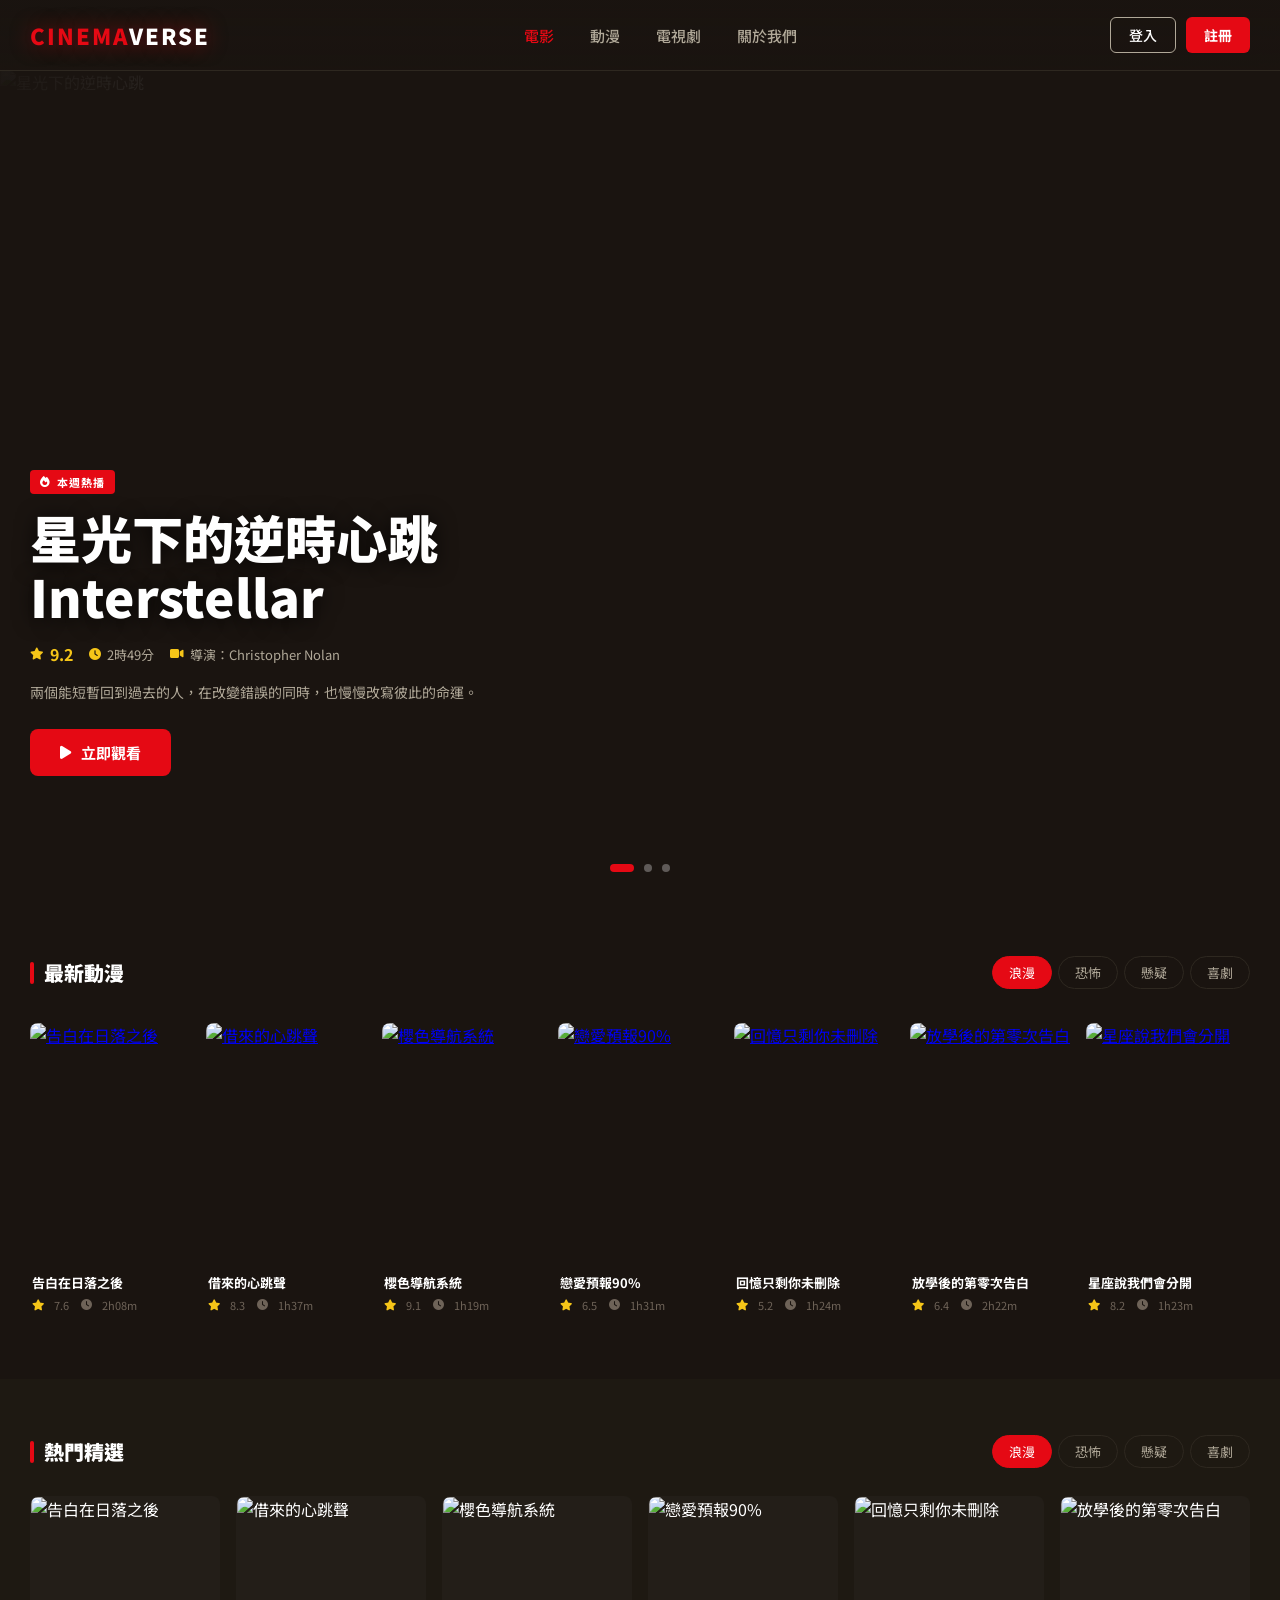
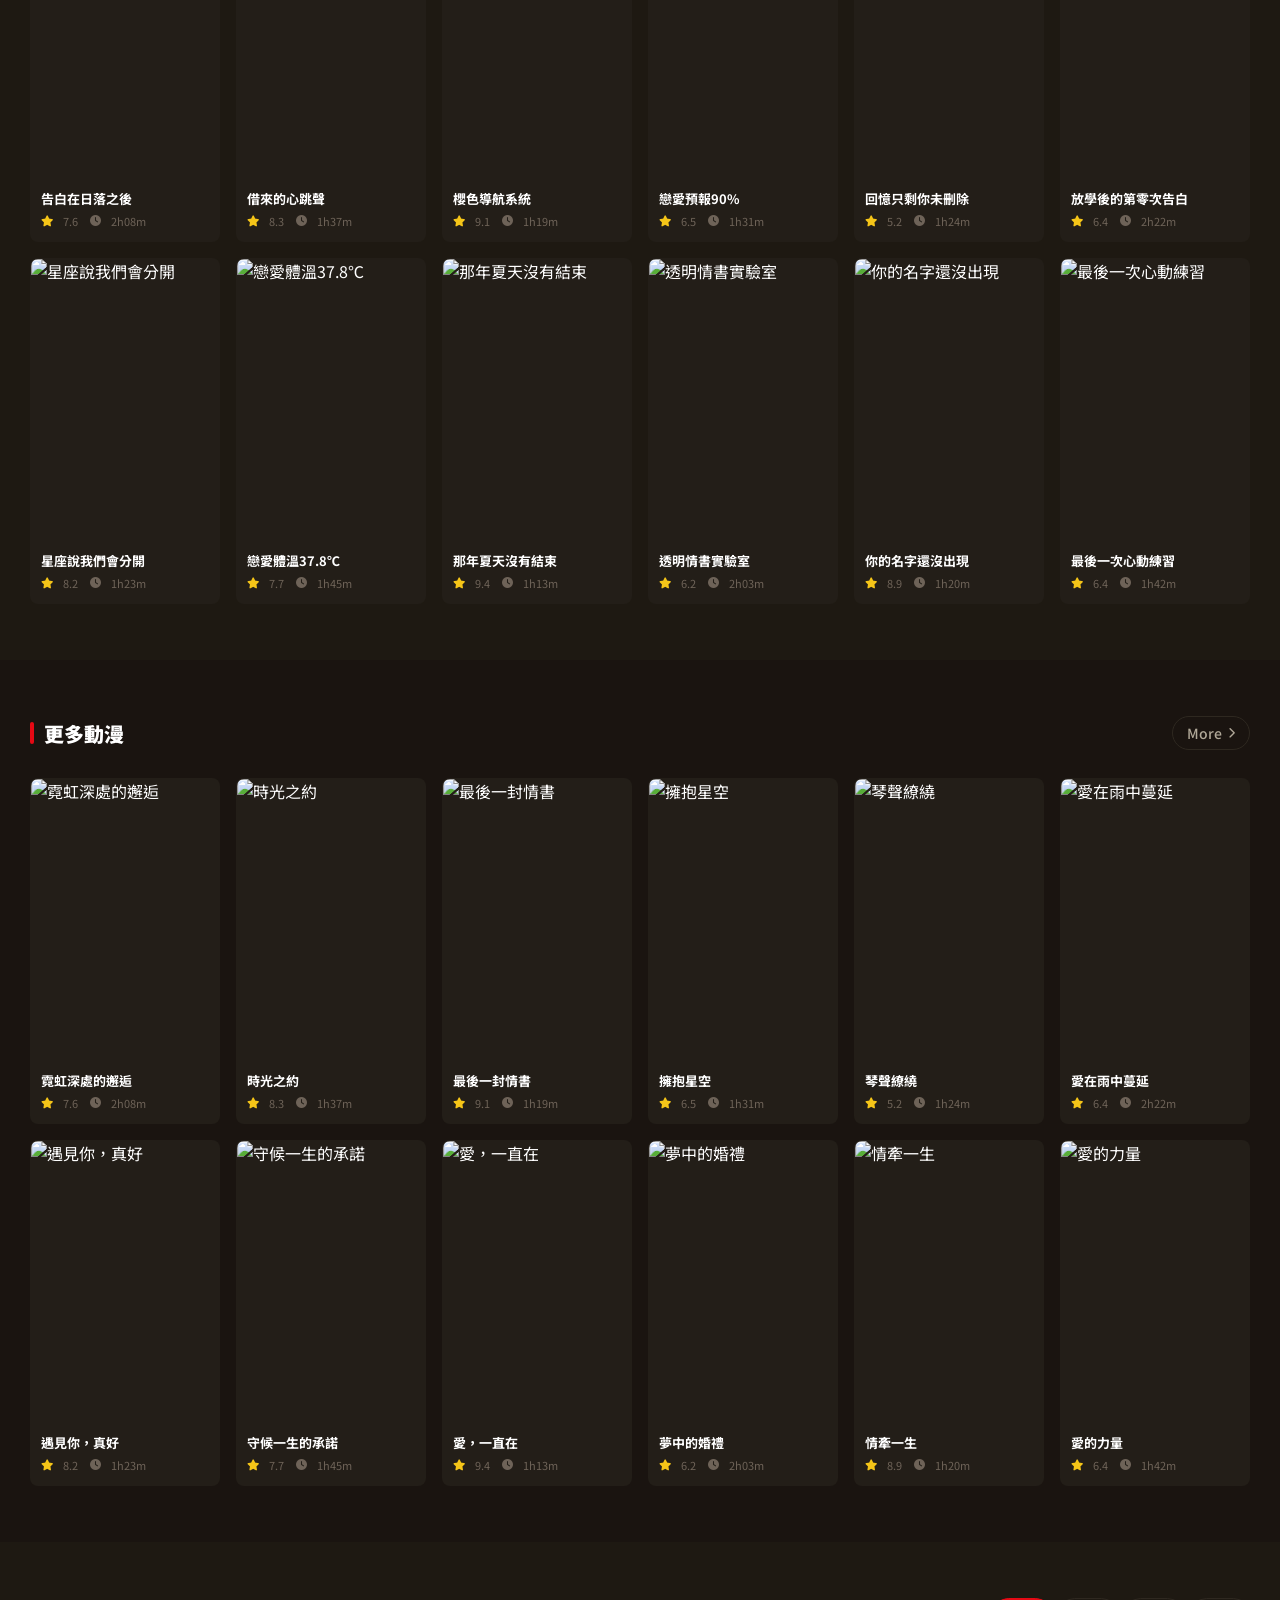
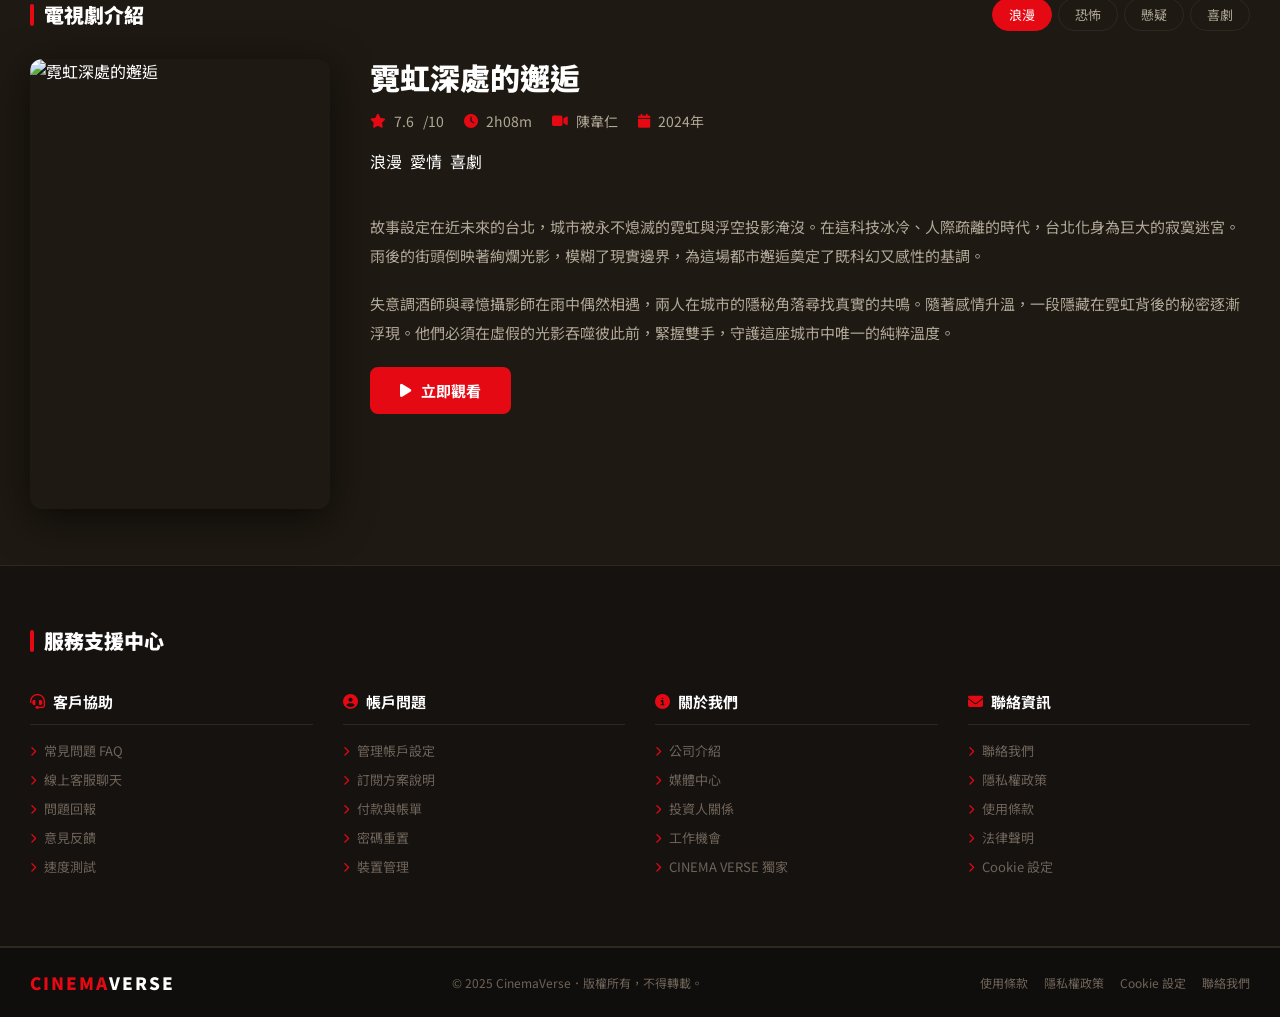
==== commit 463729b2: "成功優化「電影介紹」區塊 html -> javascript" ====
--- a/animane-home.html
+++ b/animane-home.html
@@ -140,7 +140,6 @@
      hover 效果：圖片以 bottom center 為基準向上放大，不裁切上方
      ===================================================== -->
 <section class="section" id="latest">
-
   <!-- 區塊標題列：左側標題 + 右側篩選選單 -->
   <div class="section-header">
     <h2 class="section-title">最新動漫</h2>
@@ -151,14 +150,12 @@
       <button class="filter-btn" onclick="switchLatestCategory('喜劇', this)">喜劇</button>
     </div>
   </div>
-
   <!-- 水平滾動外層容器（overflow-y: visible 讓 hover 放大不被裁切） -->
   <div class="scroll-track-wrapper">
     <!-- 卡片軌道 -->
     <div class="scroll-track" id="latest-grid">
     </div><!-- end .scroll-track -->
   </div><!-- end .scroll-track-wrapper -->
-
 </section><!-- end 最新動漫 -->
 
 
@@ -206,66 +203,19 @@
      左側動漫海報圖 + 右側詳細文字介紹（名稱/介紹/評分/時長/導演）
      ===================================================== -->
 <section class="section" id="intro">
-
-  <!-- 區塊標題列：左側標題 + 右側篩選選單 -->
+    <!-- 區塊標題列：左側標題 + 右側篩選選單 -->
   <div class="section-header">
-    <h2 class="section-title">動漫介紹</h2>
-    <div class="section-menu">
-      <button class="active" onclick="setActive(this)">浪漫</button>
-      <button onclick="setActive(this)">恐怖</button>
-      <button onclick="setActive(this)">懸疑</button>
-      <button onclick="setActive(this)">喜劇</button>
+    <h2 class="section-title">電視劇介紹</h2>
+    <div class="section-menu" id="intro-menu">
+      <button class="filter-btn active" onclick="switchIntroCategory('浪漫', this)">浪漫</button>
+      <button class="filter-btn" onclick="switchIntroCategory('恐怖', this)">恐怖</button>
+      <button class="filter-btn" onclick="switchIntroCategory('懸疑', this)">懸疑</button>
+      <button class="filter-btn" onclick="switchIntroCategory('喜劇', this)">喜劇</button>
     </div>
   </div>
-
   <!-- 動漫介紹主版型（左圖 + 右文） -->
-  <div class="intro-layout">
-
-    <!-- 左側：動漫海報圖 -->
-    <img class="intro-img" src="https://picsum.photos/id/259/400/600" alt="轉生後我還是社畜">
-
-    <!-- 右側：動漫詳細介紹文字 -->
-    <div class="intro-text">
-
-      <!-- 動漫名稱 -->
-      <h2 class="intro-title">轉生後我還是社畜</h2>
-
-      <!-- 動漫基本資訊：評分 / 時長 / 導演 / 年份 -->
-      <div class="intro-meta">
-        <div class="intro-meta-item">
-          <i class="fas fa-star star"></i>
-          <strong style="color:#f5c518;font-size:18px;">8.7</strong>
-          <span>/ 10</span>
-        </div>
-        <div class="intro-meta-item"><i class="fas fa-clock"></i> 2時24分</div>
-        <div class="intro-meta-item"><i class="fas fa-video"></i> 導演：陳偉仁</div>
-        <div class="intro-meta-item"><i class="fas fa-calendar"></i> 2024年</div>
-      </div>
-
-      <!-- 動漫類型標籤 -->
-      <div class="intro-tags">
-        <span class="intro-tag">科幻</span>
-        <span class="intro-tag">懸疑</span>
-        <span class="intro-tag">驚悚</span>
-      </div>
-
-      <!-- 動漫介紹段落一 -->
-      <p class="intro-desc">
-        在近未來的台北，一位神秘的時間調查員接受了一項不可能的任務：追蹤一名能在時間裂縫中穿梭的罪犯。隨著調查深入，他發現整個時間線正面臨崩潰的危機，而真正的敵人，竟然就是他自己未來的影子。
-      </p>
-
-      <!-- 動漫介紹段落二 -->
-      <p class="intro-desc">
-        這部動漫以其精緻的視覺效果、縝密的劇情架構和出色的演技征服了全球影迷。導演陳偉仁以其一貫的細膩風格，將時間旅行的科幻元素與深刻的人性探索完美融合，打造出近年來最令人回味的科幻佳作。
-      </p>
-
-      <!-- 立即觀看按鈕 -->
-      <a href="#" class="btn-watch"><i class="fas fa-play"></i> 立即觀看</a>
-
-    </div><!-- end .intro-text -->
-
+  <div id="intro-grid">
   </div><!-- end .intro-layout -->
-
 </section><!-- end 動漫介紹 -->
 
 
@@ -682,11 +632,108 @@
 }
 
 
+/*── 電影介紹四個電影資料 ── */
+    let introMovies = {
+      /* ── 浪漫分類 ── */
+      '浪漫': [
+        {img: "lovePic/lovePic1.png", title: "霓虹深處的邂逅", rating: "7.6", duration: "2h08m", director: "陳韋仁", year: "2024", 
+        tags: ["浪漫","愛情","喜劇"], 
+        desc1: "故事設定在近未來的台北，城市被永不熄滅的霓虹與浮空投影淹沒。在這科技冰冷、人際疏離的時代，台北化身為巨大的寂寞迷宮。雨後的街頭倒映著絢爛光影，模糊了現實邊界，為這場都市邂逅奠定了既科幻又感性的基調。", 
+        desc2: "失意調酒師與尋憶攝影師在雨中偶然相遇，兩人在城市的隱秘角落尋找真實的共鳴。隨著感情升溫，一段隱藏在霓虹背後的秘密逐漸浮現。他們必須在虛假的光影吞噬彼此前，緊握雙手，守護這座城市中唯一的純粹溫度。"}
+      ],
+      /* ── 恐怖分類 ── */
+      '恐怖': [
+        {img: "horrorPic/horrorPic1.png", title: "禁忌古宅", rating: "7.6", duration: "2h08m", director: "陳韋仁", year: "2024", 
+        tags: ["浪漫","愛情","喜劇"], 
+        desc1: "這座被當地人稱為「血染莊園」的哥德式古宅，孤零零地矗立在荒蕪的森林深處，彷彿是一道拒絕癒合的傷口。傳說，百年前這裡曾發生過慘絕人寰的滅門血案，古宅的主人為了追求永生，與惡魔達成了禁忌的契約。自此，古宅便被詛咒包圍，牆壁中時常傳出低沉的哀嚎，任何踏入其中的人，都將成為古宅的犧牲品，靈魂永遠禁錮在黑暗之中。", 
+        desc2: "年輕的歷史學者艾莉絲（化名），為了尋找失蹤的妹妹，不顧勸阻踏入了這座禁忌古宅。她身穿破舊的裙子，手中的燭光在黑暗中搖曳，彷彿隨時都會熄滅。每前進一步，古宅的牆壁都彷彿在低語，訴說著不為人知的恐怖。當艾莉絲緩緩走向二樓黑暗的樓梯口，她並不知道，那裡不僅僅是二樓的入口，更是通往無盡噩夢與古宅血腥真相的深淵。"}
+      ],
+      /* ── 懸疑分類 ── */
+      '懸疑': [
+        {img: "susPic/susPic1.png", title: "迷霧中的證人", rating: "7.6", duration: "2h08m", director: "陳韋仁", year: "2024", 
+        tags: ["浪漫","愛情","喜劇"], 
+        desc1: "故事發生在長年大霧籠罩的港口城市。這座城市在繁華霓虹下隱藏著腐敗與暗殺，各方勢力在迷霧中進行情報交易。灰藍色的街道與深棕色的老舊建築交織，形成一個無法逃脫的權力漩渦，真相如同海報上的濃霧，讓人始終看不清全貌。", 
+        desc2: "一名神祕的檔案員意外目睹高層暗殺事件，成為唯一的活口。他穿著長風衣獨自走上拱橋，在濃霧中感知到監視者的存在。這不僅是一場橫跨城市的逃亡，更是一場心理博弈。他必須在霓虹燈火熄滅前，將足以撼動帝國的證詞交出，否則將永遠消失在迷霧之中。"}
+      ],
+      /* ── 喜劇分類 ── */
+      '喜劇': [
+        {img: "funPic/funPic1.png", title: "落跑新郎", rating: "7.6", duration: "2h08m", director: "陳韋仁", year: "2024", 
+        tags: ["浪漫","愛情","喜劇"], 
+        desc1: "在一座陽光普照、步調繁忙的大都市，一場號稱「年度最完美」的豪門婚禮即將舉行。然而，在這個追求精準與面子的社交圈中，任何一點小差錯都會引發核彈級的災難，而這一切的混亂，竟然全源自於一個最不該缺席的人。", 
+        desc2: "準新郎阿傑在宣誓前夕意外發現驚人秘密，穿著西裝與黃色小鴨拖鞋在大街上奪門而出。身後憤怒的伴郎團與穿禮服的哈巴狗緊追不捨，他在繁華街道上演一場爆笑逃亡，試圖在被抓回禮堂前，找回對真愛的定義與自由。"}
+      ],
+    }
+    /**
+ * 渲染電影網格
+ * @param {Array} movies - 傳入特定分類的 4 部電影陣列
+ */
+function renderIntroGrid(movies) {
+  const grid = document.getElementById('intro-grid');
+  if (!grid || !movies) return;
+
+  const html = movies.map(movie => `
+    <div class="intro-layout">
+        <img class="intro-img" src="${movie.img}" alt="${movie.title}">
+      <div class="intro-text">
+        <div class="intro-title">${movie.title}</div>
+          <div class="intro-meta">
+            <div class="intro-meta-item">
+              <i class="fas fa-star"></i> ${movie.rating} &nbsp; /10
+            </div>
+            <div class="intro-meta-item">
+              <i class="fas fa-clock"></i> ${movie.duration}
+            </div>
+            <div class="intro-meta-item">
+              <i class="fas fa-video"></i> ${movie.director}
+            </div>
+            <div class="intro-meta-item">
+              <i class="fas fa-calendar"></i> ${movie.year}年
+            </div>
+          </div>
+
+            <div class="intro-tags">
+            ${movie.tags.map(tags => `<span class="intro-tags">${tags}</span>`).join('')}
+            </div>
+
+            <p class="intro-desc">${movie.desc1}</p>
+            <p class="intro-desc">${movie.desc2}</p>
+
+            <a href="#" class="btn-watch"><i class="fas fa-play"></i>立即觀看</a>
+      </div>
+    </div>
+  `).join('');  
+
+  // 2. 執行切換動畫：先淡出
+  grid.style.opacity = '0';
+  grid.style.transition = 'opacity 0.3s ease';
+
+  // 3. 替換內容後再淡入
+  setTimeout(() => {
+    grid.innerHTML = html;
+    grid.style.opacity = '1';
+  }, 300);
+}
+
+function switchIntroCategory(category, btn) {
+  // 1. 處理按鈕的高亮狀態 (Active)
+  const buttons = document.querySelectorAll('#intro-menu .filter-btn');
+  buttons.forEach(b => b.classList.remove('active'));
+  if (btn) btn.classList.add('active');
+
+  // 2. 根據分類抓取資料並重新渲染
+  const selectedData = introMovies[category];
+  if (selectedData) {
+    renderIntroGrid(selectedData);
+  }
+}
+
+
 // 頁面初次載入時，預設顯示「浪漫」
 document.addEventListener('DOMContentLoaded', () => {
   switchHotCategory('浪漫', document.querySelector('#hot-menu .filter-btn:first-child'));
   switchLatestCategory('浪漫', document.querySelector('#latest-menu .filter-btn:first-child'));
   renderMoreGrid(moreMovies);
+  switchIntroCategory('浪漫', document.querySelector('#intro-menu .filter-btn:first-child'));
 });
 </script>
 
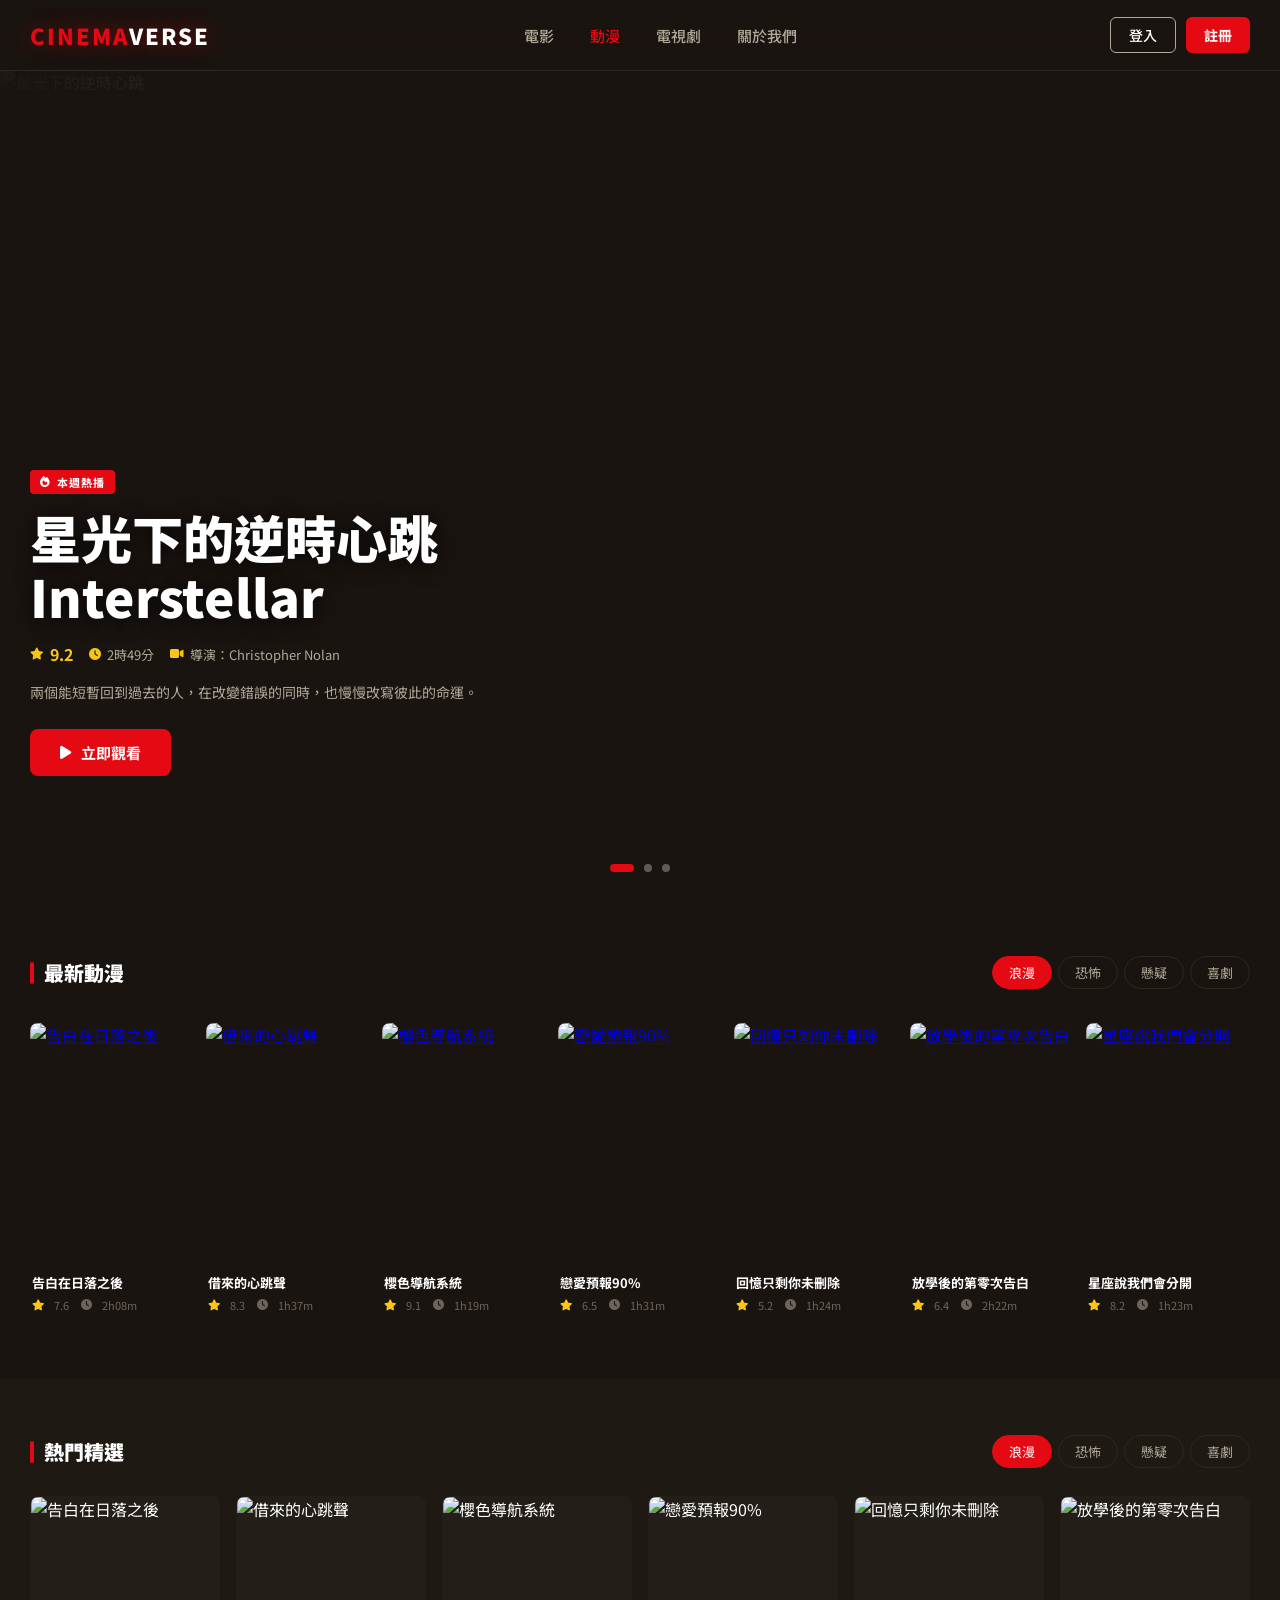
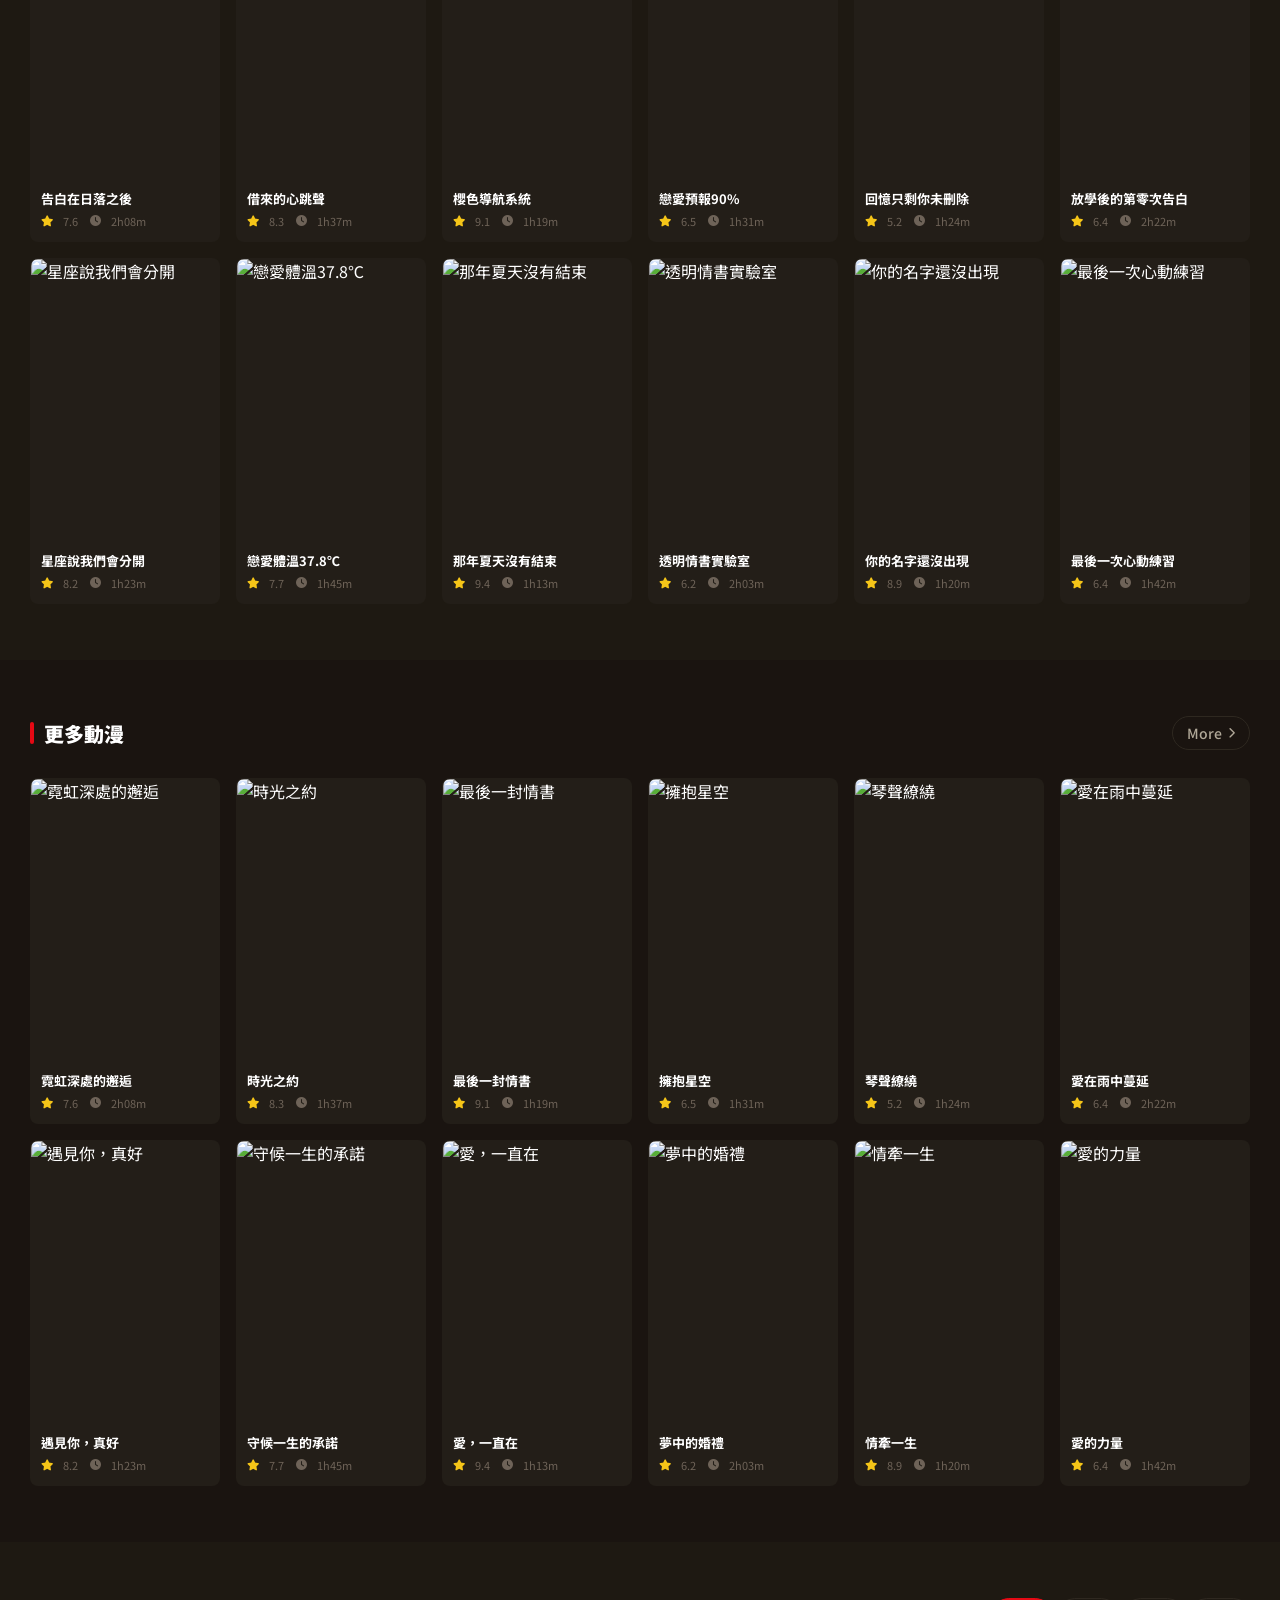
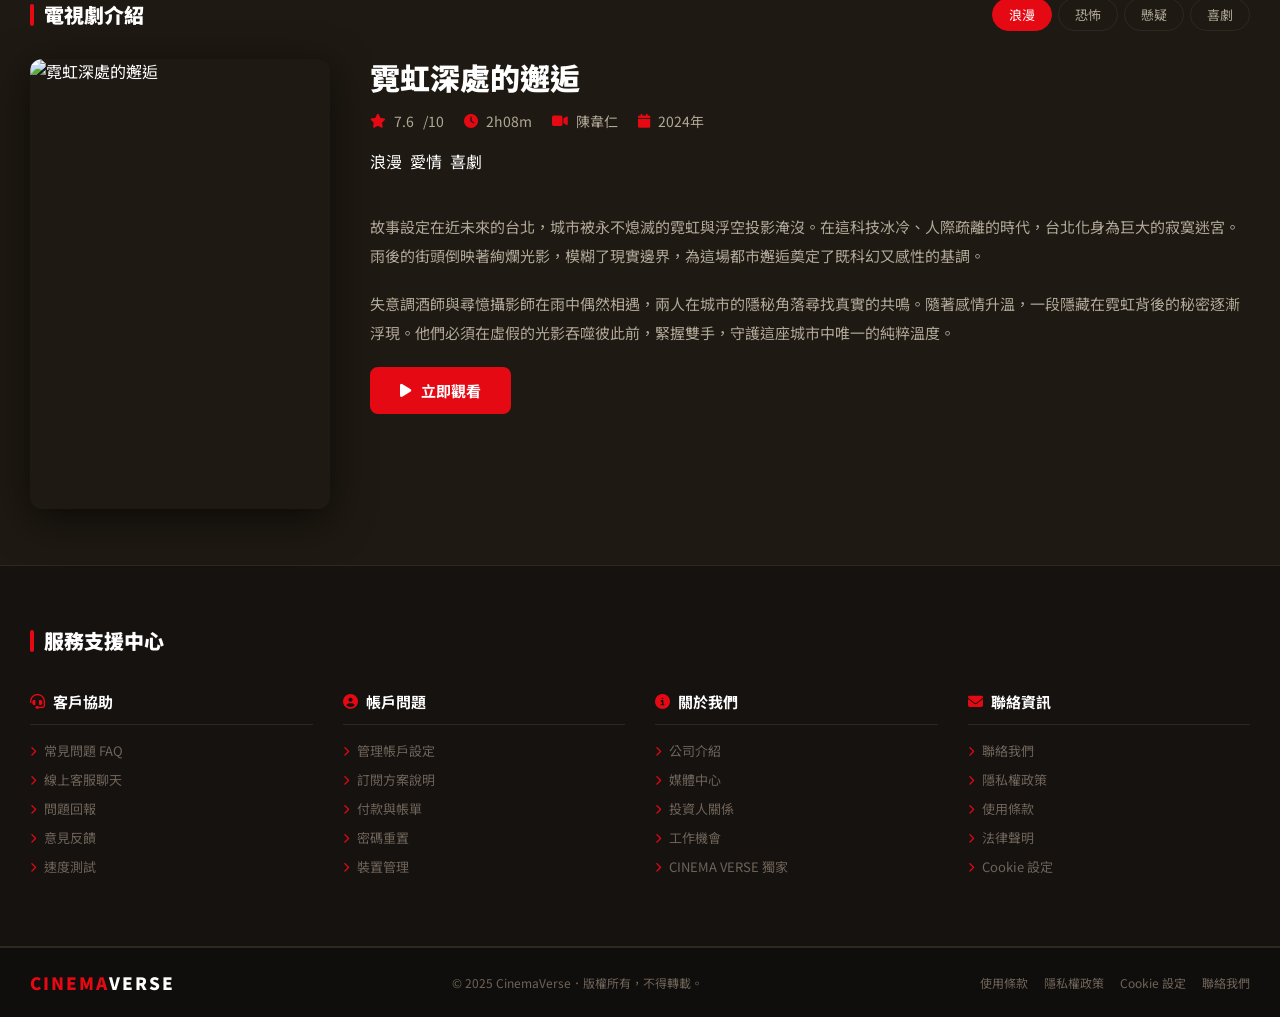
==== commit 3970b52c: "about.html 的 movieWebsite.css 切版內容更新" ====
--- a/animane-home.html
+++ b/animane-home.html
@@ -14,9 +14,12 @@
 <link rel="stylesheet" href="https://cdnjs.cloudflare.com/ajax/libs/font-awesome/6.4.0/css/all.min.css">
 
 <!-- ===== css 選擇器 ===== -->
-<link rel="stylesheet" href="home.css">
-
+<link rel="stylesheet" href="movieWebsite.css">
+
+<!-- ===== css 選擇器 ===== -->
+<script src="movieWebsite.js" defer></script>
 </head>
+
 <body>
 
 <!-- =====================================================
@@ -37,8 +40,8 @@
 
     <!-- 導覽選單（桌機：水平顯示 / 手機：漢堡展開後居中） -->
     <nav id="mainNav">
-      <a href="movie-home.html" class="active">電影</a>
-      <a href="animane-home.html">動漫</a>
+      <a href="movie-home.html">電影</a>
+      <a href="animane-home.html" class="active">動漫</a>
       <a href="tv-home.html">電視劇</a>
       <a href="about.html">關於我們</a>
     </nav>
--- a/movieWebsite.css
+++ b/movieWebsite.css
@@ -0,0 +1,1416 @@
+/* =====================================================
+   全域 CSS 變數 / 重置樣式
+   ===================================================== */
+:root {
+  --bg-dark:        #1a1410;   /* 主背景：帶棕調深黑 */
+  --bg-card:        #231e18;   /* 卡片背景 */
+  --bg-section:     #1e1912;   /* 區塊交替背景 */
+  --accent:         #e50914;   /* 品牌紅色 */
+  --accent-hover:   #ff1a27;   /* 紅色 hover 態 */
+  --gold:           #f5c518;   /* 評分金色 */
+  --text-primary:   #ffffff;   /* 主要文字（白） */
+  --text-secondary: #b0a898;   /* 次要文字（灰） */
+  --text-muted:     #6e6358;   /* 淡化文字 */
+  --border:         #2e2820;   /* 邊框色 */
+  --padding-x:      30px;      /* 左右邊界距離 */
+  --max-width:      1440px;    /* 網頁最大寬度，固定在 1440px */
+}
+
+/* 通用重置 */
+* {
+  margin: 0;
+  padding: 0;
+  box-sizing: border-box;
+}
+
+html {
+  scroll-behavior: smooth;
+}
+
+/* 全域字體、背景設定 */
+body {
+  font-family: 'Noto Sans TC', sans-serif;
+  background-color: #0d0b09; /* 超出 1440px 時兩側顯示更深背景 */
+  color: var(--text-primary);
+  overflow-x: hidden;
+}
+
+/* =====================================================
+   頁面最大寬度包裝容器
+   固定 1440px，超過 1440px 同樣維持 1440px 置中顯示
+   ===================================================== */
+.page-wrapper {
+  max-width: var(--max-width);
+  margin: 0 auto;
+  background-color: var(--bg-dark);
+  position: relative;
+  overflow-x: hidden;
+}
+
+
+/* =====================================================
+   頁首（Header）
+   Logo + 導覽選單 + 登入/註冊按鈕
+   固定在頂部，不隨滾動消失
+   ===================================================== */
+header {
+  position: fixed;
+  top: 0;
+  /* 讓 header 也限制在 1440px 內居中 */
+  /* left: 50%;
+  transform: translateX(-50%); */
+  width: 100%;
+  max-width: var(--max-width);
+  z-index: 1000;
+  background: linear-gradient(
+    to bottom,
+    rgba(26,20,16,0.98) 0%,
+    rgba(26,20,16,0.88) 100%
+  );
+  backdrop-filter: blur(10px);
+  border-bottom: 1px solid var(--border);
+}
+
+/* Header 內容列 */
+.header-inner {
+  padding: 0 var(--padding-x);
+  display: flex;
+  align-items: center;
+  justify-content: space-between;
+  height: 70px;
+  gap: 16px;
+}
+
+/* ── Logo 文字標誌 ──
+   不因切版改變大小（flex-shrink: 0） */
+.logo {
+  font-size: 22px;
+  font-weight: 900;
+  color: var(--accent);
+  letter-spacing: 2px;
+  text-transform: uppercase;
+  white-space: nowrap;
+  flex-shrink: 0;    /* 不因空間不足而縮小 */
+  text-shadow: 0 0 20px rgba(229,9,20,0.5);
+  text-decoration: none;
+}
+.logo span {
+  color: var(--text-primary);
+}
+
+/* ── 導覽列（電影 / 動漫 / 電視劇 / 關於我們）── */
+nav {
+  display: flex;
+  align-items: center;
+  gap: 4px;
+  flex: 1;
+  justify-content: center;
+}
+
+nav a {
+  color: var(--text-secondary);
+  text-decoration: none;
+  font-size: 15px;
+  font-weight: 500;
+  padding: 8px 16px;
+  border-radius: 6px;
+  transition: all 0.3s;
+  white-space: nowrap;
+}
+nav a:hover {
+  color: var(--text-primary);
+  background: rgba(229,9,20,0.15);
+}
+nav a.active {
+  color: var(--accent);
+}
+
+/* ── 登入 / 註冊按鈕群組 ──
+   不因切版改變大小（flex-shrink: 0） */
+.header-btns {
+  display: flex;
+  gap: 10px;
+  flex-shrink: 0;  /* 不縮小 */
+}
+
+/* 登入按鈕：鏤空邊框樣式 */
+.btn-login {
+  padding: 7px 18px;
+  border: 1px solid var(--text-secondary);
+  border-radius: 6px;
+  background: transparent;
+  color: var(--text-primary);
+  font-family: 'Noto Sans TC', sans-serif;
+  font-size: 14px;
+  font-weight: 500;
+  cursor: pointer;
+  transition: all 0.3s;
+  white-space: nowrap;
+  text-decoration: none;
+  display: inline-flex;
+  align-items: center;
+}
+.btn-login:hover {
+  border-color: var(--text-primary);
+  background: rgba(255,255,255,0.08);
+}
+
+/* 註冊按鈕：實心紅色樣式 */
+.btn-register {
+  padding: 7px 18px;
+  border: none;
+  border-radius: 6px;
+  background: var(--accent);
+  color: var(--text-primary);
+  font-family: 'Noto Sans TC', sans-serif;
+  font-size: 14px;
+  font-weight: 700;
+  cursor: pointer;
+  transition: all 0.3s;
+  white-space: nowrap;
+  text-decoration: none;
+  display: inline-flex;
+  align-items: center;
+}
+.btn-register:hover {
+  background: var(--accent-hover);
+  transform: translateY(-1px);
+  box-shadow: 0 4px 15px rgba(229,9,20,0.4);
+}
+
+/* ── 漢堡選單按鈕（平板 / 手機版才顯示） ── */
+.hamburger {
+  display: none;
+  flex-direction: column;
+  gap: 5px;
+  cursor: pointer;
+  padding: 5px;
+  flex-shrink: 0;
+}
+.hamburger span {
+  display: block;
+  width: 22px;
+  height: 2px;
+  background: var(--text-primary);
+  transition: all 0.3s;
+}
+
+
+/* =====================================================
+  movie animane tv home  css
+  ===================================================== */
+
+/* 英雄輪播區（Hero Carousel），全螢幕高度，三張圖片自動輪播 */
+.hero {
+  margin-top: 70px; /* 避免被 fixed header 遮住 */
+  position: relative;
+  width: 100%;
+  height: calc(100vh - 70px);
+  min-height: 500px;
+  overflow: hidden;
+}
+
+/* 輪播軌道：三張幻燈片並排，CSS animation 自動播放 */
+.slides {
+  display: flex;
+  width: 300%;
+  height: 100%;
+  animation: slideAuto 18s infinite;
+}
+
+/* 輪播自動播放動畫
+   每張停留約 5 秒，切換過渡 1 秒 */
+@keyframes slideAuto {
+  0%,   27%  { transform: translateX(0); }
+  33%,  60%  { transform: translateX(-33.333%); }
+  66%,  93%  { transform: translateX(-66.666%); }
+  100%        { transform: translateX(0); }
+}
+
+/* 單張幻燈片 */
+.slide {
+  width: 33.333%;
+  height: 100%;
+  position: relative;
+  flex-shrink: 0;
+}
+
+/* 幻燈片背景圖 */
+.slide img {
+  width: 100%;
+  height: 100%;
+  object-fit: cover;
+  filter: brightness(0.45);
+}
+
+/* 幻燈片左側漸層遮罩（讓文字更清晰） */
+.slide-overlay {
+  position: absolute;
+  inset: 0;
+  background: linear-gradient(
+    to right,
+    rgba(26,20,16,0.95) 0%,
+    rgba(26,20,16,0.5) 55%,
+    transparent 100%
+  );
+}
+
+/* 幻燈片文字內容 */
+.slide-content {
+  position: absolute;
+  left: var(--padding-x);
+  bottom: 15%;
+  max-width: 560px;
+}
+
+/* 電影熱播/獲獎標籤徽章 */
+.slide-badge {
+  display: inline-flex;
+  align-items: center;
+  gap: 6px;
+  background: var(--accent);
+  color: #fff;
+  font-size: 11px;
+  font-weight: 700;
+  padding: 4px 10px;
+  border-radius: 4px;
+  text-transform: uppercase;
+  letter-spacing: 1px;
+  margin-bottom: 14px;
+}
+
+/* 電影標題 */
+.slide-title {
+  font-size: clamp(26px, 4vw, 56px);
+  font-weight: 900;
+  line-height: 1.15;
+  margin-bottom: 16px;
+  text-shadow: 0 2px 20px rgba(0,0,0,0.8);
+}
+
+/* 電影資訊列（評分 / 時長 / 導演） */
+.slide-meta {
+  display: flex;
+  align-items: center;
+  gap: 16px;
+  margin-bottom: 14px;
+  flex-wrap: wrap;
+}
+.slide-meta-item {
+  display: flex;
+  align-items: center;
+  gap: 6px;
+  font-size: 13px;
+  color: var(--text-secondary);
+}
+.slide-meta-item i { color: var(--gold); font-size: 12px; }
+
+/* 評分數字樣式 */
+.rating {
+  color: var(--gold) !important;
+  font-weight: 700 !important;
+  font-size: 16px !important;
+}
+
+/* 電影簡介文字（限制三行） */
+.slide-desc {
+  font-size: 14px;
+  line-height: 1.75;
+  color: var(--text-secondary);
+  margin-bottom: 24px;
+  display: -webkit-box;
+  -webkit-line-clamp: 3;
+  -webkit-box-orient: vertical;
+  overflow: hidden;
+}
+
+/* 立即觀看按鈕（輪播區與電影介紹區共用） */
+.btn-watch {
+  display: inline-flex;
+  align-items: center;
+  gap: 10px;
+  background: var(--accent);
+  color: #fff;
+  border: none;
+  padding: 13px 30px;
+  border-radius: 8px;
+  font-family: 'Noto Sans TC', sans-serif;
+  font-size: 15px;
+  font-weight: 700;
+  cursor: pointer;
+  transition: all 0.3s;
+  text-decoration: none;
+}
+.btn-watch:hover {
+  background: var(--accent-hover);
+  transform: translateY(-2px);
+  box-shadow: 0 6px 25px rgba(229,9,20,0.5);
+}
+
+/* 輪播底部指示點 */
+.carousel-dots {
+  position: absolute;
+  bottom: 28px;
+  left: 50%;
+  transform: translateX(-50%);
+  display: flex;
+  gap: 10px;
+  z-index: 10;
+}
+.dot {
+  width: 8px;
+  height: 8px;
+  border-radius: 50%;
+  background: rgba(255,255,255,0.3);
+  cursor: pointer;
+  transition: all 0.4s;
+  border: none;
+  padding: 0;
+}
+.dot.active {
+  background: var(--accent);
+  width: 24px;
+  border-radius: 4px;
+}
+
+
+/* =====================================================
+   通用區塊樣式（各內容區塊共用）
+   ===================================================== */
+.section {
+  padding: 56px var(--padding-x);
+  background: var(--bg-dark);
+}
+/* 偶數區塊略深背景，製造視覺層次 */
+.section:nth-child(even) {
+  background: var(--bg-section);
+}
+
+/* 區塊標題列：標題靠左、篩選選單靠右 */
+.section-header {
+  display: flex;
+  align-items: center;
+  justify-content: space-between;
+  margin-bottom: 28px;
+  gap: 12px;
+  flex-wrap: wrap;
+}
+
+/* 區塊左側標題（含紅色豎線裝飾） */
+.section-title {
+  font-size: 20px;
+  font-weight: 900;
+  color: var(--text-primary);
+  display: flex;
+  align-items: center;
+  gap: 10px;
+}
+.section-title::before {
+  content: '';
+  display: block;
+  width: 4px;
+  height: 22px;
+  background: var(--accent);
+  border-radius: 2px;
+  flex-shrink: 0;
+}
+
+/* 區塊右側篩選選單（浪漫 / 恐怖 / 懸疑 / 喜劇） */
+.section-menu {
+  display: flex;
+  gap: 6px;
+  flex-wrap: nowrap;
+}
+.section-menu button {
+  padding: 6px 16px;
+  border: 1px solid var(--border);
+  border-radius: 20px;
+  background: transparent;
+  color: var(--text-secondary);
+  font-family: 'Noto Sans TC', sans-serif;
+  font-size: 13px;
+  cursor: pointer;
+  transition: all 0.3s;
+  white-space: nowrap;
+}
+.section-menu button:hover,
+.section-menu button.active {
+  background: var(--accent);
+  border-color: var(--accent);
+  color: #fff;
+}
+
+
+/* =====================================================
+   最新電影區塊（Latest Movies）
+   水平滾動卡片，hover 時圖片向上放大不裁切上方
+   ===================================================== */
+
+/* 滾動外層容器
+   關鍵：overflow-x: auto（允許橫向滾動）
+         overflow-y: visible（允許 hover 向上放大，不被裁切）
+   並用 padding/margin 補償以免邊緣也被裁切 */
+.scroll-track-wrapper {
+  overflow-x: auto;
+  overflow-y: visible;
+  /* 上方留足夠空間讓 hover 時卡片向上放大不被裁切 */
+  padding-top: 14px;
+  margin-top: -14px;
+  padding-left: 6px;
+  margin-left: -6px;
+  padding-right: 6px;
+  margin-right: -6px;
+  /* 自訂捲軸樣式 */
+  scrollbar-width: thin;
+  scrollbar-color: var(--accent) var(--border);
+}
+.scroll-track-wrapper::-webkit-scrollbar { height: 4px; }
+.scroll-track-wrapper::-webkit-scrollbar-track { background: var(--border); border-radius: 2px; }
+.scroll-track-wrapper::-webkit-scrollbar-thumb { background: var(--accent); border-radius: 2px; }
+
+/* 卡片橫向軌道（不換行橫排） */
+.scroll-track {
+  display: flex;
+  gap: 16px;
+  width: max-content;
+  padding-bottom: 10px;
+  padding-top: 6px;
+}
+
+/* 最新電影單張卡片 */
+.latest-card {
+  flex-shrink: 0;
+  width: 160px;
+  cursor: pointer;
+}
+
+/* 最新電影圖片容器
+   overflow: hidden 讓圖片縮放不超出圓角框
+   transform-origin: bottom center 確保放大方向朝上 */
+.latest-card-img-wrap {
+  width: 160px;
+  height: 240px;
+  border-radius: 8px;
+  overflow: hidden;
+  position: relative;
+  transition: transform 0.35s ease, box-shadow 0.35s ease;
+  transform-origin: bottom center; /* 向上放大，不壓到下方文字也不往上裁切 */
+}
+
+/* hover 時圖片容器整體向上縮放放大 */
+.latest-card:hover .latest-card-img-wrap {
+  transform: scale(1.08);
+  box-shadow: 0 -4px 28px rgba(229,9,20,0.3);
+}
+
+/* 最新電影圖片本體 */
+.latest-card-img {
+  width: 100%;
+  height: 100%;
+  object-fit: cover;
+  display: block;
+  transition: transform 0.35s ease;
+}
+.latest-card:hover .latest-card-img {
+  transform: scale(1.04);
+}
+
+/* 卡片文字資訊（電影名稱、評分、時長） */
+.latest-card-info {
+  padding: 10px 2px 0;
+}
+.latest-card-title {
+  font-size: 13px;
+  font-weight: 700;
+  color: var(--text-primary);
+  white-space: nowrap;
+  overflow: hidden;
+  text-overflow: ellipsis;
+  margin-bottom: 5px;
+}
+.latest-card-meta {
+  display: flex;
+  align-items: center;
+  gap: 10px;
+  font-size: 11px;
+  color: var(--text-muted);
+}
+.latest-card-meta .star { color: var(--gold); }
+
+
+/* =====================================================
+   熱門精選區塊（Hot Picks）
+   6欄網格，圖文整體卡片 hover 時放大 + 紅色邊框高亮
+   圖片保持固定長方形比例（2:3），不因版面改變形狀
+   ===================================================== */
+
+/* 熱門精選網格容器 */
+.hot-grid {
+  display: grid;
+  grid-template-columns: repeat(6, 1fr);
+  gap: 16px;
+}
+
+/* 熱門精選單張卡片
+   整體作為一個 hover 互動單位（圖片＋文字一起變化） */
+.hot-card {
+  cursor: pointer;
+  border-radius: 8px;
+  overflow: hidden;           /* 確保圓角生效且內容不超出 */
+  background: var(--bg-card);
+  border: 1px solid transparent;
+  transition: transform 0.35s ease, border-color 0.35s ease, box-shadow 0.35s ease;
+  /* transform-origin 預設 center，卡片等比例從中心放大 */
+}
+
+/* hover：整張卡片（圖片 + 文字）一起放大，顯示紅色邊框 */
+.hot-card:hover {
+  transform: scale(1.04);
+  border-color: rgba(229,9,20,0.7);
+  box-shadow: 0 8px 30px rgba(229,9,20,0.25);
+  position: relative;
+  z-index: 2; /* 確保放大後浮在相鄰卡片上方 */
+}
+
+/* 熱門精選圖片容器
+   aspect-ratio: 2/3 保持直式長方形比例（不隨版面寬度變形）
+   不會因為切版 Grid 寬度改變而使圖片變成正方形或橫向 */
+.hot-card-img-wrap {
+  width: 100%;
+  aspect-ratio: 2 / 3; /* 固定 2:3 直式長方形，任何寬度下比例不變 */
+  overflow: hidden;
+}
+
+/* 熱門精選圖片本體 */
+.hot-card-img {
+  width: 100%;
+  height: 100%;
+  object-fit: cover;
+  display: block;
+  transition: transform 0.35s ease;
+}
+/* hover 時圖片輕微放大（視覺深度感） */
+.hot-card:hover .hot-card-img {
+  transform: scale(1.06);
+}
+
+/* 熱門精選卡片文字區 */
+.hot-card-info {
+  padding: 10px 10px 12px;
+}
+.hot-card-title {
+  font-size: 13px;
+  font-weight: 700;
+  color: var(--text-primary);
+  white-space: nowrap;
+  overflow: hidden;
+  text-overflow: ellipsis;
+  margin-bottom: 5px;
+}
+.hot-card-meta {
+  display: flex;
+  align-items: center;
+  gap: 10px;
+  font-size: 11px;
+  color: var(--text-muted);
+}
+.hot-card-meta .star { color: var(--gold); }
+
+/* =====================================================
+   更多電影區塊專屬樣式
+   （.hot-grid / .hot-card 等共用樣式已在原檔定義，無需重複）
+   ===================================================== */
+
+/* More 連結：靠右對齊，與左側標題同行 */
+.more-link {
+  display: inline-flex;
+  align-items: center;
+  gap: 6px;
+  color: var(--text-secondary);   /* 預設灰色 */
+  text-decoration: none;
+  font-size: 14px;
+  font-weight: 500;
+  font-family: 'Noto Sans TC', sans-serif;
+  padding: 6px 14px;
+  border: 1px solid var(--border);
+  border-radius: 20px;
+  transition: color 0.3s, border-color 0.3s, 0.3s;
+  white-space: nowrap;
+}
+
+/* More 連結 hover 效果：變紅與背景淡紅 */
+.more-link:hover {
+  color: #fff;
+  border-color: var(--accent);
+  background: var(--accent);
+}
+
+/* More 連結內的箭頭 icon 字體大小調整 */
+.more-link i {
+  font-size: 11px;
+}
+
+/* =====================================================
+   電影介紹區塊（Movie Introduction）
+   左側電影海報 + 右側詳細文字介紹
+   ===================================================== */
+
+/* 電影介紹主版型：左圖右文兩欄 */
+.intro-layout {
+  display: grid;
+  grid-template-columns: 300px 1fr;
+  gap: 40px;
+  align-items: start;
+}
+
+/* 左側電影海報圖 */
+.intro-img {
+  width: 100%;
+  aspect-ratio: 2 / 3; /* 同樣維持 2:3 直式比例 */
+  object-fit: cover;
+  border-radius: 12px;
+  box-shadow: 0 10px 40px rgba(0,0,0,0.6);
+  display: block;
+}
+
+/* 右側電影標題 */
+.intro-title {
+  font-size: 30px;
+  font-weight: 900;
+  margin-bottom: 16px;
+  line-height: 1.2;
+}
+
+/* 電影資訊列（評分 / 時長 / 導演 / 年份） */
+.intro-meta {
+  display: flex;
+  flex-wrap: wrap;
+  gap: 20px;
+  margin-bottom: 18px;
+}
+.intro-meta-item {
+  display: flex;
+  align-items: center;
+  gap: 8px;
+  font-size: 14px;
+  color: var(--text-secondary);
+}
+.intro-meta-item i { color: var(--accent); }
+.intro-meta-item .star { color: var(--gold); }
+
+/* 電影類型標籤 */
+.intro-tags {
+  display: flex;
+  gap: 8px;
+  flex-wrap: wrap;
+  margin-bottom: 20px;
+}
+.intro-tag {
+  padding: 4px 12px;
+  background: rgba(229,9,20,0.15);
+  border: 1px solid rgba(229,9,20,0.3);
+  border-radius: 4px;
+  font-size: 12px;
+  color: var(--accent);
+}
+
+/* 電影介紹正文 */
+.intro-desc {
+  font-size: 15px;
+  line-height: 1.9;
+  color: var(--text-secondary);
+  margin-bottom: 20px;
+}
+
+
+/* =====================================================
+   服務支援中心區塊（Help / Support Section）
+   四欄：客戶協助 / 帳戶問題 / 關於我們 / 聯絡資訊
+   ===================================================== */
+.help-section {
+  padding: 60px var(--padding-x);
+  background: #161210;
+  border-top: 1px solid var(--border);
+  border-bottom: 1px solid var(--border);
+}
+
+/* 服務支援標題（含紅色豎線裝飾） */
+.help-section-title {
+  font-size: 20px;
+  font-weight: 900;
+  margin-bottom: 36px;
+  display: flex;
+  align-items: center;
+  gap: 10px;
+}
+.help-section-title::before {
+  content: '';
+  display: block;
+  width: 4px;
+  height: 22px;
+  background: var(--accent);
+  border-radius: 2px;
+}
+
+/* 四欄網格 */
+.help-grid {
+  display: grid;
+  grid-template-columns: repeat(4, 1fr);
+  gap: 30px;
+}
+
+/* 各欄標題 */
+.help-col h3 {
+  font-size: 15px;
+  font-weight: 700;
+  color: var(--text-primary);
+  margin-bottom: 16px;
+  padding-bottom: 12px;
+  border-bottom: 1px solid var(--border);
+  display: flex;
+  align-items: center;
+  gap: 8px;
+}
+
+/* 各欄連結列表 */
+.help-col ul { list-style: none; }
+.help-col ul li { margin-bottom: 10px; }
+.help-col ul li a {
+  color: var(--text-muted);
+  text-decoration: none;
+  font-size: 13px;
+  transition: color 0.3s;
+  display: flex;
+  align-items: center;
+  gap: 8px;
+}
+.help-col ul li a:hover { color: var(--text-primary); }
+.help-col ul li a i {
+  font-size: 10px;
+  color: var(--accent);
+  flex-shrink: 0;
+}
+
+
+/* =====================================================
+   頁尾（Footer）
+   版權宣告 + 年份 + 快速連結
+   ===================================================== */
+footer {
+  padding: 22px var(--padding-x);
+  background: #100e0c;
+  display: flex;
+  align-items: center;
+  justify-content: space-between;
+  flex-wrap: wrap;
+  gap: 10px;
+  border-top: 1px solid var(--border);
+}
+
+/* 頁尾 Logo */
+.footer-logo {
+  font-size: 17px;
+  font-weight: 900;
+  color: var(--accent);
+  letter-spacing: 2px;
+  text-decoration: none;
+}
+.footer-logo span { color: var(--text-primary); }
+
+/* 版權文字 */
+footer p { font-size: 12px; color: var(--text-muted); }
+
+/* 頁尾快速連結 */
+.footer-links { display: flex; gap: 16px; }
+.footer-links a {
+  font-size: 12px;
+  color: var(--text-muted);
+  text-decoration: none;
+  transition: color 0.3s;
+}
+.footer-links a:hover { color: var(--text-primary); }
+
+
+
+/* =====================================================
+   about home 區塊 css
+   ===================================================== */
+.about-hero {
+  margin-top: 70px;
+  position: relative;
+  width: 100%;
+  height: 480px;
+  overflow: hidden;
+  display: flex;
+  align-items: center;
+  justify-content: center;
+}
+
+/* 底圖 */
+.about-hero-bg {
+  position: absolute;
+  inset: 0;
+  width: 100%;
+  height: 100%;
+  object-fit: cover;
+  object-position: center center;
+  filter: brightness(0.32);
+}
+
+/* 多層漸層遮罩（上下收邊） */
+.about-hero-overlay {
+  position: absolute;
+  inset: 0;
+  background: linear-gradient(
+    to bottom,
+    rgba(26,20,16,0.65) 0%,
+    rgba(26,20,16,0.05) 35%,
+    rgba(26,20,16,0.05) 65%,
+    rgba(26,20,16,0.90) 100%
+  );
+}
+
+/* 頂部紅色裝飾線 */
+.about-hero::before {
+  content: '';
+  position: absolute;
+  top: 0;
+  left: 0;
+  width: 100%;
+  height: 3px;
+  background: linear-gradient(to right, transparent, var(--accent), transparent);
+  z-index: 2;
+}
+
+/* Hero 文字內容（置中） */
+.about-hero-content {
+  position: relative;
+  z-index: 3;
+  text-align: center;
+  padding: 0 var(--padding-x);
+}
+
+/* 頁面小徽章 */
+.about-hero-badge {
+  display: inline-flex;
+  align-items: center;
+  gap: 8px;
+  background: rgba(229,9,20,0.15);
+  border: 1px solid rgba(229,9,20,0.4);
+  color: var(--accent);
+  font-size: 12px;
+  font-weight: 700;
+  padding: 5px 14px;
+  border-radius: 20px;
+  letter-spacing: 2px;
+  text-transform: uppercase;
+  margin-bottom: 20px;
+}
+
+/* 主標題「關於我們」 */
+.about-hero-title {
+  font-size: clamp(44px, 7vw, 82px);
+  font-weight: 900;
+  color: var(--text-primary);
+  line-height: 1.1;
+  letter-spacing: 6px;
+  text-shadow: 0 4px 30px rgba(0,0,0,0.8);
+  margin-bottom: 20px;
+}
+
+/* 底部紅色裝飾橫線 */
+.about-hero-line {
+  width: 60px;
+  height: 3px;
+  background: var(--accent);
+  border-radius: 2px;
+  margin: 0 auto 18px;
+}
+
+/* Hero 副標文字 */
+.about-hero-sub {
+  font-size: 15px;
+  color: var(--text-secondary);
+  letter-spacing: 1px;
+  line-height: 1.8;
+  max-width: 520px;
+  margin: 0 auto;
+}
+
+
+/* =====================================================
+   區塊二：團隊介紹（Team Section）
+   標題居中（CINEMAVERSE 團隊 + 副標）
+   成員卡片：4欄 × 2列 = 8 張
+   ===================================================== */
+.team-section {
+  padding: 80px var(--padding-x);
+  background: var(--bg-section);
+  position: relative;
+}
+
+/* 頂部裝飾細線 */
+    .team-section::before {
+      content: '';
+      position: absolute;
+      top: 0;
+      left: 50%;
+      transform: translateX(-50%);
+      width: 1px;
+      height: 60px;
+      background: linear-gradient(to bottom, var(--accent), transparent);
+    }
+
+/* 團隊標題組（置中） */
+.team-header {
+  text-align: center;
+  margin-bottom: 52px;
+}
+
+/* 小標籤（OUR TEAM） */
+.team-label {
+  display: inline-flex;
+  align-items: center;
+  gap: 10px;
+  font-size: 12px;
+  font-weight: 700;
+  color: var(--accent);
+  letter-spacing: 3px;
+  text-transform: uppercase;
+  margin-bottom: 14px;
+}
+.team-label::before,
+.team-label::after {
+  content: '';
+  display: block;
+  width: 30px;
+  height: 1px;
+  background: var(--accent);
+  opacity: 0.5;
+}
+
+/* 主標題（CINEMAVERSE 團隊） */
+.team-title {
+  font-size: clamp(28px, 4vw, 46px);
+  font-weight: 900;
+  color: var(--text-primary);
+  letter-spacing: 2px;
+  margin-bottom: 16px;
+  line-height: 1.2;
+}
+/* Logo 名稱：紅色強調 */
+.team-title .logo-name { color: var(--accent); }
+
+/* 副標介紹文字 */
+.team-subtitle {
+  font-size: 15px;
+  color: var(--text-secondary);
+  line-height: 1.85;
+  max-width: 600px;
+  margin: 0 auto;
+}
+
+/* 成員卡片網格：4欄 × 2列 */
+.team-grid {
+  display: grid;
+  grid-template-columns: repeat(4, 1fr);
+  gap: 24px;
+}
+
+/* 單張成員卡片 */
+.member-card {
+  background: var(--bg-card);
+  border: 1px solid var(--border);
+  border-radius: 12px;
+  overflow: hidden;
+  transition: transform 0.35s ease, border-color 0.35s ease, box-shadow 0.35s ease;
+  cursor: pointer;
+}
+
+/* hover：上移 + 紅色邊框光暈 */
+.member-card:hover {
+  transform: translateY(-8px);
+  border-color: rgba(229,9,20,0.5);
+  box-shadow: 0 16px 40px rgba(229,9,20,0.15), 0 4px 20px rgba(0,0,0,0.4);
+}
+
+/* 成員照片容器（3:4 直式比例） */
+.member-img-wrap {
+  width: 100%;
+  aspect-ratio: 3 / 4;
+  overflow: hidden;
+  position: relative;
+}
+
+/* hover 時照片下方出現紅色漸層 */
+.member-img-wrap::after {
+  content: '';
+  position: absolute;
+  inset: 0;
+  background: linear-gradient(to top, rgba(229,9,20,0.18) 0%, transparent 50%);
+  opacity: 0;
+  transition: opacity 0.35s ease;
+}
+.member-card:hover .member-img-wrap::after { opacity: 1; }
+
+/* 成員照片 */
+.member-img {
+  width: 100%;
+  height: 100%;
+  object-fit: cover;
+  display: block;
+  transition: transform 0.35s ease;
+}
+.member-card:hover .member-img { transform: scale(1.05); }
+
+/* 成員文字資訊 */
+.member-info { padding: 16px 16px 18px; }
+
+/* 成員姓名 */
+.member-name {
+  font-size: 15px;
+  font-weight: 700;
+  color: var(--text-primary);
+  margin-bottom: 4px;
+}
+
+/* 成員職稱 */
+.member-role {
+  font-size: 11px;
+  font-weight: 700;
+  color: var(--accent);
+  letter-spacing: 1px;
+  margin-bottom: 10px;
+  text-transform: uppercase;
+}
+
+/* 成員簡介（最多三行） */
+.member-desc {
+  font-size: 12px;
+  color: var(--text-muted);
+  line-height: 1.75;
+  display: -webkit-box;
+  -webkit-line-clamp: 3;
+  -webkit-box-orient: vertical;
+  overflow: hidden;
+  margin-bottom: 12px;
+}
+
+/* 社群 icon 列 */
+.member-social { display: flex; gap: 8px; }
+.member-social a {
+  display: flex;
+  align-items: center;
+  justify-content: center;
+  width: 28px;
+  height: 28px;
+  border-radius: 6px;
+  background: rgba(255,255,255,0.04);
+  border: 1px solid var(--border);
+  color: var(--text-muted);
+  font-size: 12px;
+  text-decoration: none;
+  transition: all 0.3s;
+}
+.member-social a:hover {
+  background: var(--accent);
+  border-color: var(--accent);
+  color: #fff;
+}
+
+
+/* =====================================================
+   區塊三：公司介紹（Company Introduction）
+   左側公司圖片 + 右側文字介紹
+   ===================================================== */
+.company-section {
+  padding: 80px var(--padding-x);
+  background: var(--bg-dark);
+  position: relative;
+  overflow: hidden;
+}
+
+/* 裝飾：背景大字浮水印 */
+.company-section::after {
+  content: 'CINEMAVERSE';
+  position: absolute;
+  bottom: 20px;
+  right: 0;
+  font-size: 90px;
+  font-weight: 900;
+  color: rgba(255,255,255,0.018);
+  letter-spacing: 6px;
+  pointer-events: none;
+  white-space: nowrap;
+}
+
+/* 公司介紹主版型：左圖 + 右文 */
+.company-layout {
+  display: grid;
+  grid-template-columns: 1fr 1fr;
+  gap: 64px;
+  align-items: center;
+  position: relative;
+  z-index: 1;
+}
+
+/* 左側圖片欄 */
+.company-img-col { position: relative; }
+
+/* 紅色裝飾邊框（偏移在圖片後方） */
+.company-img-col::before {
+  content: '';
+  position: absolute;
+  top: 18px;
+  left: 18px;
+  right: -18px;
+  bottom: -18px;
+  border: 2px solid rgba(229,9,20,0.28);
+  border-radius: 14px;
+  z-index: 0;
+}
+
+/* 左側主圖 */
+.company-img {
+  position: relative;
+  z-index: 1;
+  width: 100%;
+  aspect-ratio: 4 / 3;
+  object-fit: cover;
+  border-radius: 12px;
+  display: block;
+  box-shadow: 0 20px 60px rgba(0,0,0,0.5);
+}
+
+/* 浮動成就標籤（圖片右下角） */
+.company-badge {
+  position: absolute;
+  bottom: -18px;
+  right: -18px;
+  z-index: 3;
+  background: var(--accent);
+  color: #fff;
+  padding: 14px 20px;
+  border-radius: 10px;
+  text-align: center;
+  box-shadow: 0 8px 24px rgba(229,9,20,0.45);
+}
+.company-badge .badge-num {
+  font-size: 28px;
+  font-weight: 900;
+  line-height: 1;
+  display: block;
+}
+.company-badge .badge-text {
+  font-size: 11px;
+  font-weight: 500;
+  opacity: 0.9;
+  letter-spacing: 1px;
+  white-space: nowrap;
+}
+
+/* 右側文字欄 */
+.company-text-col { position: relative; z-index: 1; }
+
+/* 小標籤 */
+.company-label {
+  display: inline-flex;
+  align-items: center;
+  gap: 8px;
+  font-size: 12px;
+  font-weight: 700;
+  color: var(--accent);
+  letter-spacing: 3px;
+  text-transform: uppercase;
+  margin-bottom: 16px;
+}
+
+/* 公司標題 */
+.company-title {
+  font-size: clamp(26px, 3.5vw, 42px);
+  font-weight: 900;
+  color: var(--text-primary);
+  line-height: 1.25;
+  margin-bottom: 24px;
+  letter-spacing: 1px;
+}
+.company-title .highlight { color: var(--accent); }
+
+/* 公司介紹段落 */
+.company-desc {
+  font-size: 15px;
+  color: var(--text-secondary);
+  line-height: 1.9;
+  margin-bottom: 16px;
+}
+
+/* 公司數據統計列 */
+.company-stats {
+  display: grid;
+  grid-template-columns: repeat(3, 1fr);
+  gap: 20px;
+  margin: 32px 0;
+  padding: 28px 0;
+  border-top: 1px solid var(--border);
+  border-bottom: 1px solid var(--border);
+}
+.stat-item { text-align: center; }
+.stat-num {
+  font-size: 30px;
+  font-weight: 900;
+  color: var(--text-primary);
+  line-height: 1;
+  margin-bottom: 6px;
+  display: block;
+}
+.stat-num span { color: var(--accent); }
+.stat-label { font-size: 12px; color: var(--text-muted); letter-spacing: 1px; text-transform: uppercase; }
+
+/* 核心價值標籤 */
+.company-values { display: flex; flex-wrap: wrap; gap: 8px; margin-bottom: 28px; }
+.value-tag {
+  display: inline-flex;
+  align-items: center;
+  gap: 6px;
+  padding: 6px 14px;
+  background: rgba(229,9,20,0.08);
+  border: 1px solid rgba(229,9,20,0.22);
+  border-radius: 20px;
+  font-size: 12px;
+  color: var(--text-secondary);
+  transition: all 0.3s;
+}
+.value-tag:hover {
+  background: rgba(229,9,20,0.18);
+  color: var(--text-primary);
+}
+.value-tag i { color: var(--accent); font-size: 10px; }
+
+/* 探索更多按鈕 */
+.btn-more {
+  display: inline-flex;
+  align-items: center;
+  gap: 10px;
+  background: var(--accent);
+  color: #fff;
+  padding: 13px 30px;
+  border-radius: 8px;
+  font-family: 'Noto Sans TC', sans-serif;
+  font-size: 15px;
+  font-weight: 700;
+  text-decoration: none;
+  transition: all 0.3s;
+}
+.btn-more:hover {
+  background: var(--accent-hover);
+  transform: translateY(-2px);
+  box-shadow: 0 6px 25px rgba(229,9,20,0.45);
+}
+
+
+/* =====================================================
+   RWD 響應式切版規則
+   桌機：1440px / 平板：768px / 手機：360px
+   ===================================================== */
+
+/* ── 中型平板（1024px 以下）── */
+@media (max-width: 1024px) {
+  /* 熱門精選：6 欄 → 4 欄 */
+  .hot-grid { grid-template-columns: repeat(4, 1fr); }
+  /* 電影介紹左欄縮小 */
+  .intro-layout { grid-template-columns: 240px 1fr; gap: 24px; }
+
+  .team-grid { grid-template-columns: repeat(4, 1fr); gap: 16px; }
+  .company-layout { gap: 40px; }
+  .company-badge { right: -10px; bottom: -10px; }
+
+  /* 服務支援：4 欄 → 2 欄 */
+  .help-grid { grid-template-columns: repeat(2, 1fr); }
+}
+
+/* ── 平板版（768px 以下）── */
+@media (max-width: 768px) {
+  :root { --padding-x: 20px; }
+
+  /* 導覽選單：收起，點漢堡展開，選項居中 */
+  nav {
+    display: none;
+    position: fixed;
+    top: 70px;
+    left: 50%;
+    transform: translateX(-50%);
+    width: 100%;
+    max-width: var(--max-width);
+    flex-direction: column;
+    align-items: center;   /* 選單展開後文字居中 */
+    background: rgba(26,20,16,0.98);
+    padding: 16px var(--padding-x);
+    border-bottom: 1px solid var(--border);
+    z-index: 999;
+    gap: 4px;
+  }
+  nav.open { display: flex; }
+  nav a {
+    width: 100%;
+    padding: 12px 16px;
+    text-align: center;   /* 選單文字置中 */
+    justify-content: center;
+  }
+
+  /* 漢堡按鈕顯示 */
+  .hamburger { display: flex; }
+
+  /* 英雄輪播高度調整 */
+  .hero { height: 72vw; min-height: 360px; }
+  .slide-content { max-width: 88%; }
+
+  /* 熱門精選：4 欄 → 3 欄 */
+  .hot-grid { grid-template-columns: repeat(3, 1fr); }
+
+  /* 電影介紹：左右兩欄 → 上下單欄 */
+  .intro-layout { grid-template-columns: 1fr; }
+  .intro-img { max-width: 260px; margin: 0 auto; }
+
+    .about-hero { height: 360px; }
+
+  /* 團隊：4欄 → 2欄 */
+  .team-grid { grid-template-columns: repeat(2, 1fr); }
+
+  /* 公司：兩欄 → 單欄 */
+  .company-layout { grid-template-columns: 1fr; gap: 40px; }
+  .company-img-col::before { display: none; }
+  .company-badge { right: 16px; bottom: -14px; }
+  .company-section::after { font-size: 44px; }
+
+  /* 頁尾垂直排列 */
+  footer { flex-direction: column; align-items: center; text-align: center; }
+  .footer-links { flex-wrap: wrap; justify-content: center; }
+}
+
+/* ── 手機版（480px 以下）── */
+@media (max-width: 480px) {
+  :root { --padding-x: 16px; }
+  .section { padding: 40px var(--padding-x); }
+
+  /* 最新電影卡片略縮小 */
+  .latest-card { width: 138px; }
+  .latest-card-img-wrap { width: 138px; height: 207px; }
+
+  /* 熱門精選：3 欄 → 2 欄 */
+  .hot-grid { grid-template-columns: repeat(2, 1fr); }
+
+  /* 服務支援：2 欄 */
+  .help-grid { grid-template-columns: repeat(2, 1fr); gap: 20px; }
+
+  .slide-title { font-size: 22px; }
+  .intro-title { font-size: 22px; }
+
+  .about-hero { height: 280px; }
+  .about-hero-title { font-size: 38px; letter-spacing: 3px; }
+  .team-section, .company-section { padding: 50px var(--padding-x); }
+  .team-grid { grid-template-columns: repeat(2, 1fr); gap: 12px; }
+  .company-stats { gap: 12px; }
+  .stat-num { font-size: 22px; }
+
+  .footer-links { display: none; }
+}
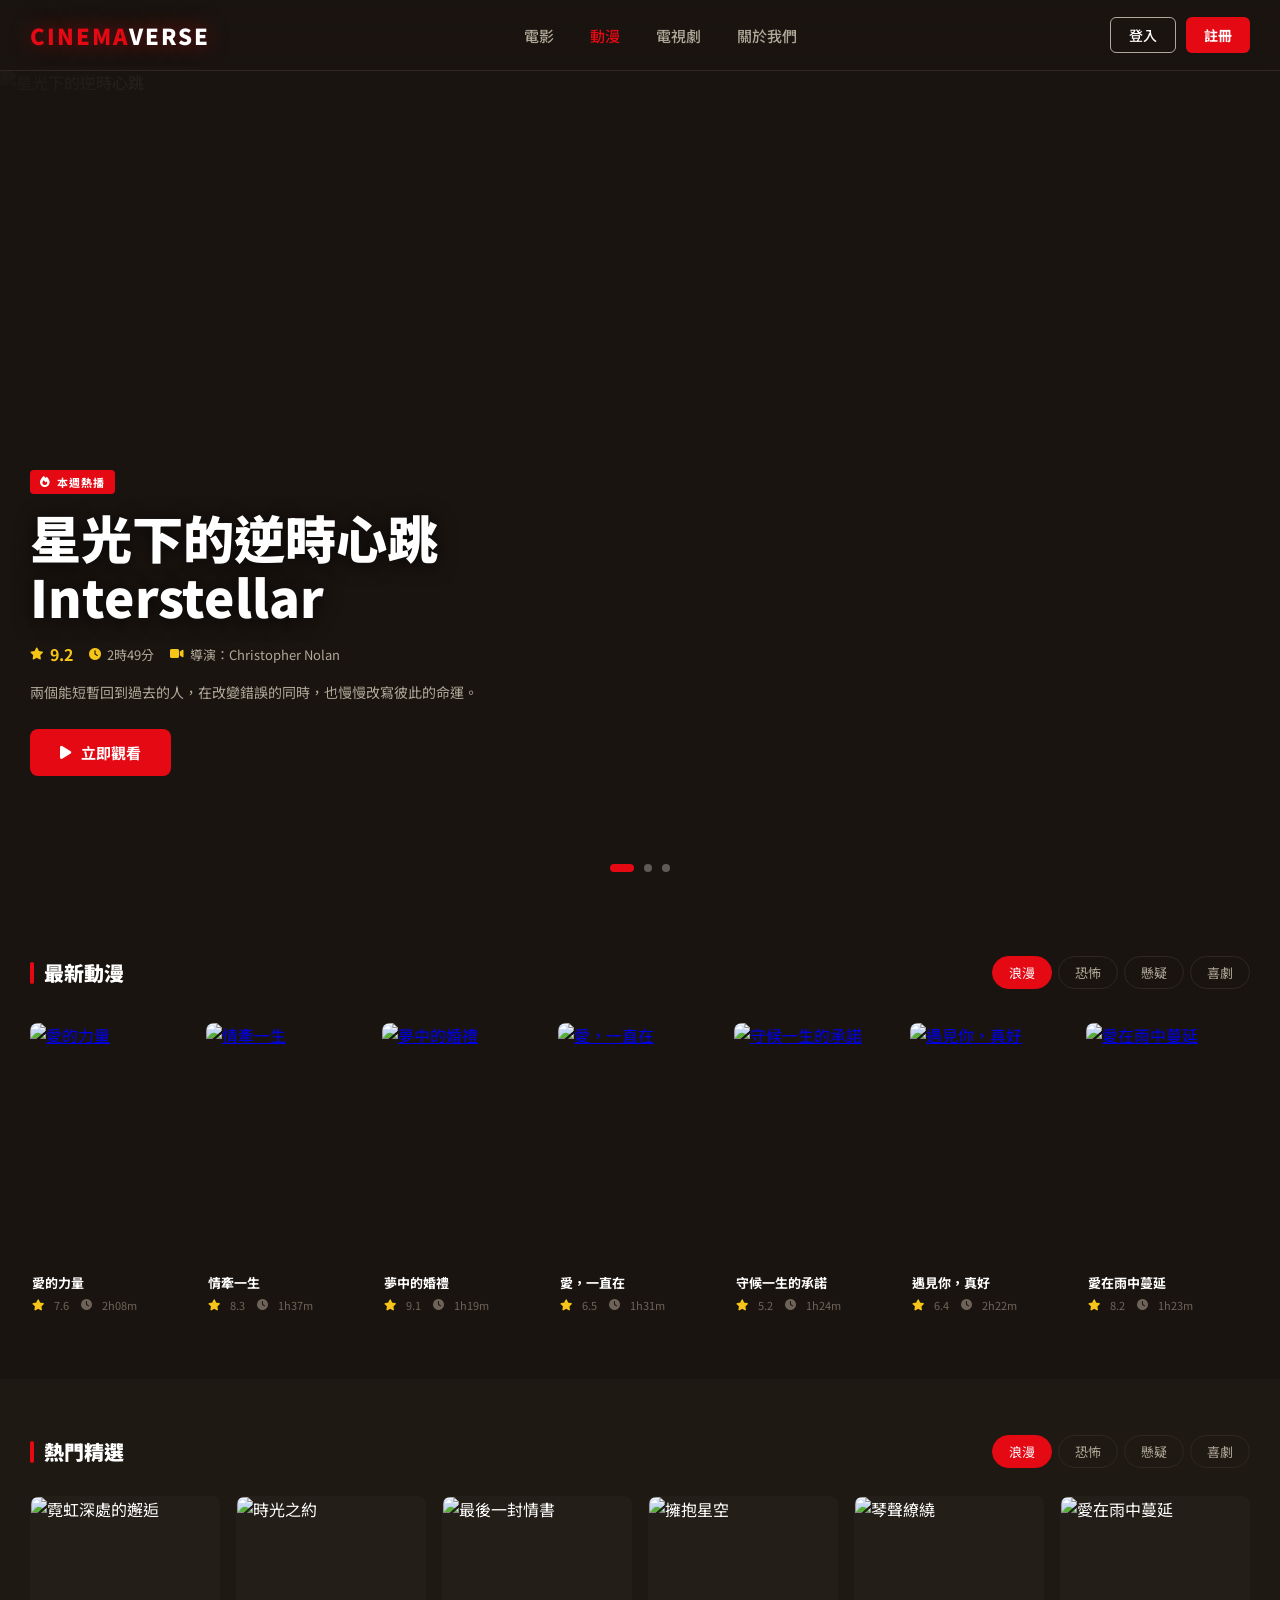
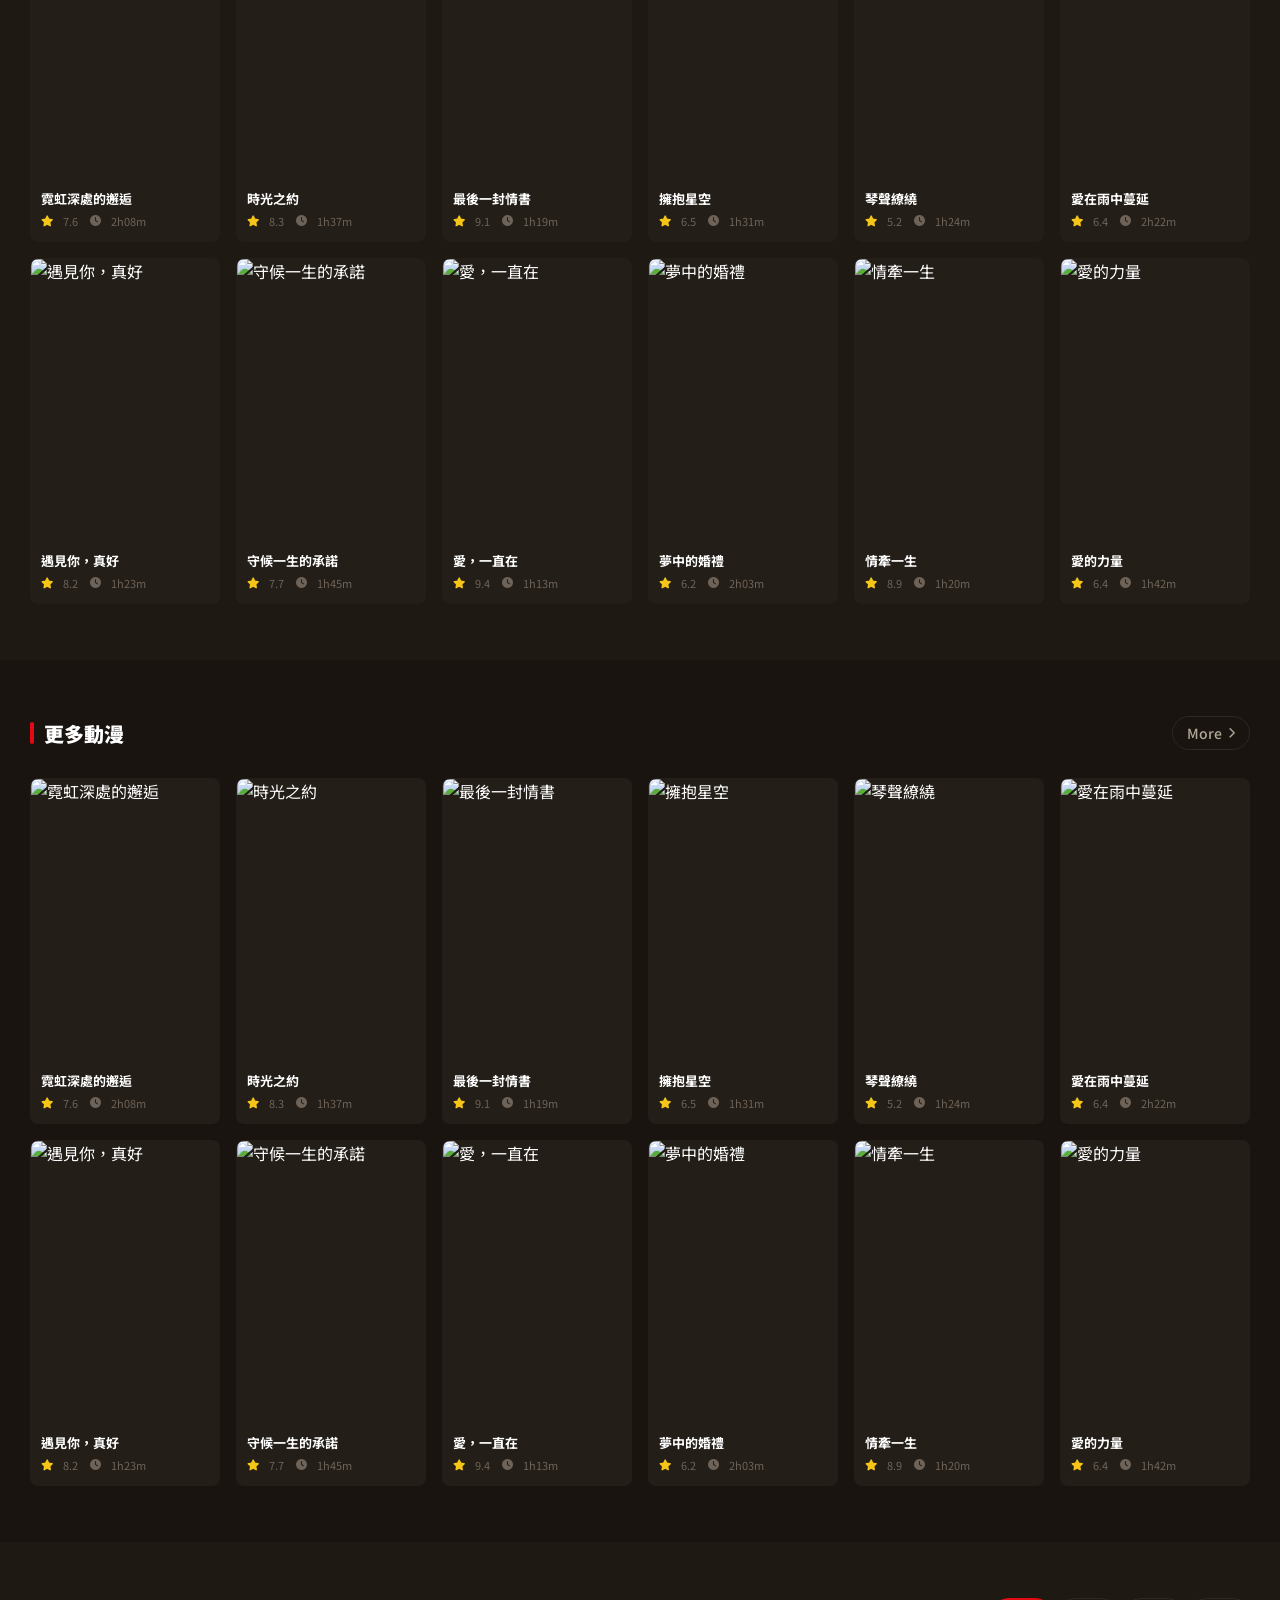
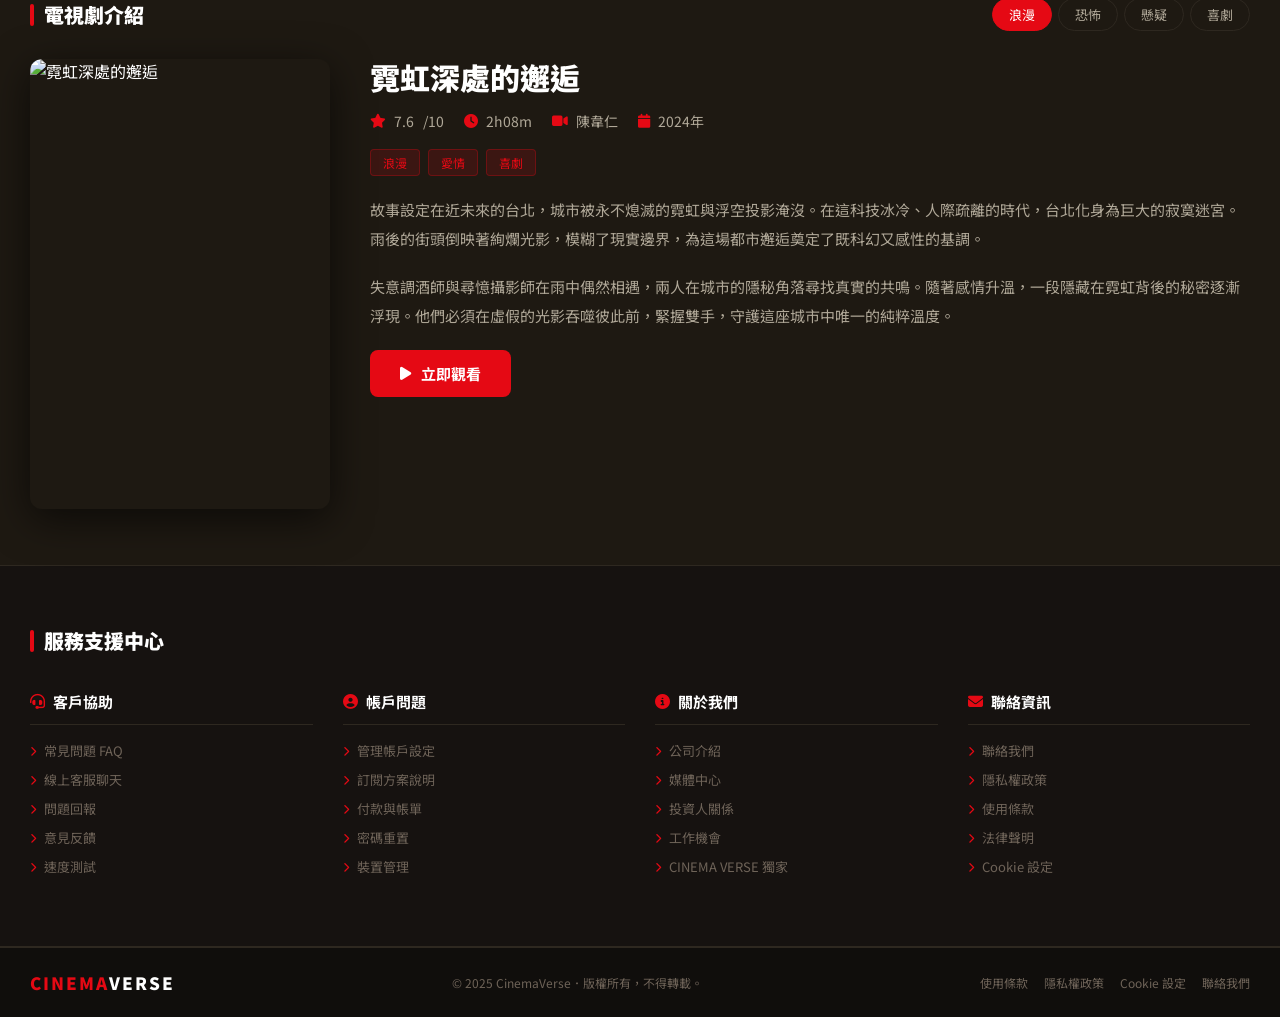
==== commit c04a1e69: "建立第二次還原點" ====
--- a/animane-home.html
+++ b/animane-home.html
@@ -16,7 +16,7 @@
 <!-- ===== css 選擇器 ===== -->
 <link rel="stylesheet" href="movieWebsite.css">
 
-<!-- ===== css 選擇器 ===== -->
+<!-- ===== js 連結 ===== -->
 <script src="movieWebsite.js" defer></script>
 </head>
 
@@ -305,440 +305,7 @@
   </div>
 </footer>
 
-
 </div><!-- end .page-wrapper -->
-
-
-<!-- =====================================================
-     JavaScript（純功能性）
-     注意：所有 hover 特效全用純 CSS 完成，此段 JS 僅處理：
-     1. 漢堡選單展開/收起
-     2. 篩選按鈕 active 切換
-     3. 輪播指示點互動與自動輪播恢復
-     ===================================================== -->
-<script>
-
-  /* ── 漢堡選單：點擊展開或收起導覽列 ── */
-  function toggleNav() {
-    document.getElementById('mainNav').classList.toggle('open');
-  }
-
-  /* ── 篩選選單按鈕：點擊切換 active 狀態 ── */
-  function setActive(btn) {
-    var parent = btn.closest('.section-menu');
-    parent.querySelectorAll('button').forEach(function(b) {
-      b.classList.remove('active');
-    });
-    btn.classList.add('active');
-  }
-
-  /* ── 輪播指示點：點擊跳至指定幻燈片 ── */
-  var slidesEl  = document.getElementById('slides');
-  var dots      = document.querySelectorAll('.dot');
-  var autoTimer;
-
-  function goSlide(index) {
-    /* 暫停 CSS 自動 animation，改用手動 transition */
-    slidesEl.style.animation  = 'none';
-    slidesEl.style.transition = 'transform 0.7s cubic-bezier(0.4,0,0.2,1)';
-    slidesEl.style.transform  = 'translateX(-' + (index * 33.333) + '%)';
-
-    /* 更新指示點樣式 */
-    dots.forEach(function(d, i) {
-      d.classList.toggle('active', i === index);
-    });
-
-    /* 8 秒後恢復 CSS 自動輪播 */
-    clearTimeout(autoTimer);
-    autoTimer = setTimeout(function() {
-      slidesEl.style.transition = '';
-      slidesEl.style.transform  = '';
-      slidesEl.style.animation  = 'slideAuto 18s infinite';
-    }, 8000);
-  }
-
-  /* ── 自動同步指示點與 CSS 輪播進度 ── */
-  setInterval(function() {
-    if (slidesEl.style.animation !== 'none') {
-      var matrix = getComputedStyle(slidesEl).transform;
-      if (matrix && matrix !== 'none') {
-        var vals = matrix.match(/matrix.*\((.+)\)/);
-        if (vals) {
-          var tx  = parseFloat(vals[1].split(', ')[4]);
-          var w   = slidesEl.offsetWidth / 3;
-          var idx = Math.round(Math.abs(tx) / w) % 3;
-          dots.forEach(function(d, i) {
-            d.classList.toggle('active', i === idx);
-          });
-        }
-      }
-    }
-  }, 500);
-
-
-/*── 最新電影四個電影資料 ── */
-    let newMovies = {
-      /* ── 浪漫分類 ── */
-      '浪漫': [
-        {img: "lovePic/lovePic12.png", title: "愛的力量", rating: "7.6", duration: "2h08m"},
-        {img: "lovePic/lovePic11.png", title: "情牽一生", rating: "8.3", duration: "1h37m"},
-        {img: "lovePic/lovePic10.png", title: "夢中的婚禮", rating: "9.1", duration: "1h19m"},
-        {img: "lovePic/lovePic9.png", title: "愛，一直在", rating: "6.5", duration: "1h31m"},
-        {img: "lovePic/lovePic8.png", title: "守候一生的承諾", rating: "5.2", duration: "1h24m"},
-        {img: "lovePic/lovePic7.png", title: "遇見你，真好", rating: "6.4", duration: "2h22m"},
-        {img: "lovePic/lovePic6.png", title: "愛在雨中蔓延", rating: "8.2", duration: "1h23m"},
-        {img: "lovePic/lovePic5.png", title: "琴聲繚繞", rating: "7.7", duration: "1h45m"},
-        {img: "lovePic/lovePic4.png", title: "擁抱星空", rating: "9.4", duration: "1h13m"},
-        {img: "lovePic/lovePic3.png", title: "最後一封情書", rating: "6.2", duration: "2h03m"}
-      ],
-      /* ── 恐怖分類 ── */
-      '恐怖': [
-        {img: "horrorPic/horrorPic12.png", title: "亡靈歸來", rating: "7.6", duration: "2h08m"},
-        {img: "horrorPic/horrorPic11.png", title: "寂靜殺機", rating: "8.3", duration: "1h37m"},
-        {img: "horrorPic/horrorPic10.png", title: "活死人墓", rating: "9.1", duration: "1h19m"},
-        {img: "horrorPic/horrorPic9.png", title: "厲鬼現形", rating: "6.5", duration: "1h31m"},
-        {img: "horrorPic/horrorPic8.png", title: "惡魔交易", rating: "5.2", duration: "1h24m"},
-        {img: "horrorPic/horrorPic7.png", title: "深淵凝視", rating: "6.4", duration: "2h22m"},
-        {img: "horrorPic/horrorPic6.png", title: "亡靈嘉年華", rating: "8.2", duration: "1h23m"},
-        {img: "horrorPic/horrorPic5.png", title: "血色森林", rating: "7.7", duration: "1h45m"},
-        {img: "horrorPic/horrorPic4.png", title: "咒怨凶宅", rating: "9.4", duration: "1h13m"},
-        {img: "horrorPic/horrorPic3.png", title: "厲鬼附身", rating: "6.2", duration: "2h03m"}
-      ],
-      /* ── 懸疑分類 ── */
-      '懸疑': [
-        {img: "susPic/susPic12.png", title: "最終的線索", rating: "7.6", duration: "2h08m"},
-        {img: "susPic/susPic11.png", title: "謊言的遺產", rating: "8.3", duration: "1h37m"},
-        {img: "susPic/susPic10.png", title: "獵殺潛伏", rating: "9.1", duration: "1h19m"},
-        {img: "susPic/susPic9.png", title: "影子城市", rating: "6.5", duration: "1h31m"},
-        {img: "susPic/susPic8.png", title: "深淵的訊號", rating: "5.2", duration: "1h24m"},
-        {img: "susPic/susPic7.png", title: "記憶裂痕", rating: "6.4", duration: "2h22m"},
-        {img: "susPic/susPic6.png", title: "密室遺言", rating: "8.2", duration: "1h23m"},
-        {img: "susPic/susPic5.png", title: "時光編碼", rating: "7.7", duration: "1h45m"},
-        {img: "susPic/susPic4.png", title: "謊言的碎片", rating: "9.4", duration: "1h13m"},
-        {img: "susPic/susPic3.png", title: "最後的晚餐", rating: "6.2", duration: "2h03m"}
-      ],
-      /* ── 喜劇分類 ── */
-      '喜劇': [
-        {img: "funPic/funPic12.png", title: "金牌大廚", rating: "7.6", duration: "2h08m"},
-        {img: "funPic/funPic11.png", title: "狗狗特工", rating: "8.3", duration: "1h37m"},
-        {img: "funPic/funPic10.png", title: "求愛特攻隊", rating: "9.1", duration: "1h19m"},
-        {img: "funPic/funPic9.png", title: "老闆不在家", rating: "6.5", duration: "1h31m"},
-        {img: "funPic/funPic8.png", title: "我的機器人女友", rating: "5.2", duration: "1h24m"},
-        {img: "funPic/funPic7.png", title: "瘋狂大拍賣", rating: "6.4", duration: "2h22m"},
-        {img: "funPic/funPic6.png", title: "重返十七歲", rating: "8.2", duration: "1h23m"},
-        {img: "funPic/funPic5.png", title: "荒島大逃殺", rating: "7.7", duration: "1h45m"},
-        {img: "funPic/funPic4.png", title: "我的室友是外星人", rating: "9.4", duration: "1h13m"},
-        {img: "funPic/funPic3.png", title: "烏龍特警", rating: "6.2", duration: "2h03m"}
-      ]
-    }
-    /**
-  *渲染電影網格
-  *@parem {Array} movies - 傳入特定分類的 10 部電影陣列
-    */
-function renderLatestGrid(movies) {
-  const grid = document.getElementById('latest-grid');
-  if (!grid || !movies) return;
-
-  const html = movies.map(movie => `
-      <div class="latest-card">
-        <div class="latest-card-img-wrap">
-          <a href="${movie.link}">
-            <img class="latest-card-img" src="${movie.img}" alt="${movie.title}">
-          </a>
-        </div>
-        <div class="latest-card-info">
-          <div class="latest-card-title">${movie.title}</div>
-          <div class="latest-card-meta">
-            <i class="fas fa-star star"></i>${movie.rating}&nbsp;
-            <i class="fas fa-clock"></i>${movie.duration}
-          </div>
-        </div>
-      </div>
-  `).join('');
-
-  grid.style.opacity = '0';
-  grid.style.transition = 'opacity 0.3s ease';
-
-  setTimeout(() => {
-    grid.innerHTML = html;
-    grid.style.opacity = '1';
-  }, 300);
-}
-
-function switchLatestCategory(category, btn) {
-  // 1. 處理按鈕的高亮狀態 (Active)
-  const buttons = document.querySelectorAll('#latest-menu .filter-btn');
-  buttons.forEach(b => b.classList.remove('active'));
-  if (btn) btn.classList.add('active');
-
-  // 2. 根據分類抓取資料並重新渲染
-  const selectedData = hotMovies[category];
-  if (selectedData) {
-    renderLatestGrid(selectedData);
-  }
-}
-
-
-/*── 四個分類的電影資料 ── */
-    let hotMovies = {
-      /* ── 浪漫分類 ── */
-      '浪漫': [
-        {img: "lovePic/lovePic1.png", title: "告白在日落之後", rating: "7.6", duration: "2h08m"},
-        {img: "lovePic/lovePic2.png", title: "借來的心跳聲", rating: "8.3", duration: "1h37m"},
-        {img: "lovePic/lovePic3.png", title: "櫻色導航系統", rating: "9.1", duration: "1h19m"},
-        {img: "lovePic/lovePic4.png", title: "戀愛預報90%", rating: "6.5", duration: "1h31m"},
-        {img: "lovePic/lovePic5.png", title: "回憶只剩你未刪除", rating: "5.2", duration: "1h24m"},
-        {img: "lovePic/lovePic6.png", title: "放學後的第零次告白", rating: "6.4", duration: "2h22m"},
-        {img: "lovePic/lovePic7.png", title: "星座說我們會分開", rating: "8.2", duration: "1h23m"},
-        {img: "lovePic/lovePic8.png", title: "戀愛體溫37.8℃", rating: "7.7", duration: "1h45m"},
-        {img: "lovePic/lovePic9.png", title: "那年夏天沒有結束", rating: "9.4", duration: "1h13m"},
-        {img: "lovePic/lovePic10.png", title: "透明情書實驗室", rating: "6.2", duration: "2h03m"},
-        {img: "lovePic/lovePic11.png", title: "你的名字還沒出現", rating: "8.9", duration: "1h20m"},
-        {img: "lovePic/lovePic12.png", title: "最後一次心動練習", rating: "6.4", duration: "1h42m"},
-      ],
-      /* ── 恐怖分類 ── */
-      '恐怖': [
-        {img: "horrorPic/horrorPic1.png", title: "深夜自習室第九排", rating: "7.6", duration: "2h08m"},
-        {img: "horrorPic/horrorPic2.png", title: "電梯顯示-1樓", rating: "8.3", duration: "1h37m"},
-        {img: "horrorPic/horrorPic3.png", title: "笑聲來自天花板", rating: "9.1", duration: "1h19m"},
-        {img: "horrorPic/horrorPic4.png", title: "沒有瞳孔的照片", rating: "6.5", duration: "1h31m"},
-        {img: "horrorPic/horrorPic5.png", title: "替身出席者", rating: "5.2", duration: "1h24m"},
-        {img: "horrorPic/horrorPic6.png", title: "白色雨夜", rating: "6.4", duration: "2h22m"},
-        {img: "horrorPic/horrorPic7.png", title: "404號病房", rating: "8.2", duration: "1h23m"},
-        {img: "horrorPic/horrorPic8.png", title: "停格的監視畫面", rating: "7.7", duration: "1h45m"},
-        {img: "horrorPic/horrorPic9.png", title: "影子晚歸", rating: "9.4", duration: "1h13m"},
-        {img: "horrorPic/horrorPic10.png", title: "校車最後一站", rating: "6.2", duration: "2h03m"},
-        {img: "horrorPic/horrorPic11.png", title: "無人接聽的廣播室", rating: "8.9", duration: "1h20m"},
-        {img: "horrorPic/horrorPic12.png", title: "門外的腳步數到十", rating: "6.4", duration: "1h42m"},
-      ],
-      /* ── 懸疑分類 ── */
-      '懸疑': [
-        {img: "susPic/susPic1.png", title: "昨日嫌疑人", rating: "7.6", duration: "2h08m"},
-        {img: "susPic/susPic2.png", title: "城市記憶備份檔", rating: "8.3", duration: "1h37m"},
-        {img: "susPic/susPic3.png", title: "第十二個旁觀者", rating: "9.1", duration: "1h19m"},
-        {img: "susPic/susPic4.png", title: "說謊者的指紋", rating: "6.5", duration: "1h31m"},
-        {img: "susPic/susPic5.png", title: "沉睡證據", rating: "5.2", duration: "1h24m"},
-        {img: "susPic/susPic6.png", title: "消失的監控角度", rating: "6.4", duration: "2h22m"},
-        {img: "susPic/susPic7.png", title: "錯誤時間線", rating: "8.2", duration: "1h23m"},
-        {img: "susPic/susPic8.png", title: "交換不在場證明", rating: "7.7", duration: "1h45m"},
-        {img: "susPic/susPic9.png", title: "複製人格計畫", rating: "9.4", duration: "1h13m"},
-        {img: "susPic/susPic10.png", title: "密室之外", rating: "6.2", duration: "2h03m"},
-        {img: "susPic/susPic11.png", title: "匿名檔案X", rating: "8.9", duration: "1h20m"},
-        {img: "susPic/susPic12.png", title: "最後的版本更新", rating: "6.4", duration: "1h42m"},
-      ],
-      /* ── 喜劇分類 ── */
-      '喜劇': [
-        {img: "funPic/funPic1.png", title: "魔王的實習第一天", rating: "7.6", duration: "2h08m"},
-        {img: "funPic/funPic2.png", title: "全村最弱勇者", rating: "8.3", duration: "1h37m"},
-        {img: "funPic/funPic3.png", title: "打工拯救世界", rating: "9.1", duration: "1h19m"},
-        {img: "funPic/funPic4.png", title: "我的技能是吐槽", rating: "6.5", duration: "1h31m"},
-        {img: "funPic/funPic5.png", title: "外星人轉學生很普通", rating: "5.2", duration: "1h24m"},
-        {img: "funPic/funPic6.png", title: "社團經費爭奪戰", rating: "6.4", duration: "2h22m"},
-        {img: "funPic/funPic7.png", title: "魔法少女不上班", rating: "8.2", duration: "1h23m"},
-        {img: "funPic/funPic8.png", title: "天才其實搞錯了", rating: "7.7", duration: "1h45m"},
-        {img: "funPic/funPic9.png", title: "勇者的休假申請", rating: "9.4", duration: "1h13m"},
-        {img: "funPic/funPic10.png", title: "轉生後我還是社畜", rating: "6.2", duration: "2h03m"},
-        {img: "funPic/funPic11.png", title: "貓咪部長上任中", rating: "8.9", duration: "1h20m"},
-        {img: "funPic/funPic12.png", title: "全校第一倒數", rating: "6.4", duration: "1h42m"},
-      ],
-    }
-    /**
- * 渲染電影網格
- * @param {Array} movies - 傳入特定分類的 12 部電影陣列
- */
-function renderHotGrid(movies) {
-  const grid = document.getElementById('hot-grid');
-  if (!grid || !movies) return;
-
-  const html = movies.map(movie => `
-    <div class="hot-card">
-      <div class="hot-card-img-wrap">
-        <img class="hot-card-img" src="${movie.img}" alt="${movie.title}">
-      </div>
-      <div class="hot-card-info">
-        <div class="hot-card-title">${movie.title}</div>
-        <div class="hot-card-meta">
-          <i class="fas fa-star star"></i>${movie.rating}&nbsp;
-          <i class="fas fa-clock"></i>${movie.duration}
-        </div>
-      </div>
-    </div>
-  `).join('');
-
-  // 2. 執行切換動畫：先淡出
-  grid.style.opacity = '0';
-  grid.style.transition = 'opacity 0.3s ease';
-
-  // 3. 替換內容後再淡入
-  setTimeout(() => {
-    grid.innerHTML = html;
-    grid.style.opacity = '1';
-  }, 300);
-}
-
-/**
- * 分類按鈕切換
- */
-function switchHotCategory(category, btn) {
-  // 1. 處理按鈕的高亮狀態 (Active)
-  const buttons = document.querySelectorAll('.filter-btn');
-  buttons.forEach(b => b.classList.remove('active'));
-  if (btn) btn.classList.add('active');
-
-  // 2. 根據分類抓取資料並重新渲染
-  const selectedData = hotMovies[category];
-  if (selectedData) {
-    renderHotGrid(selectedData);
-  }
-}
-
-
-/*── 更多電影的電影資料 ── */
-    let moreMovies = [
-        {img: "lovePic/lovePic1.png", title: "霓虹深處的邂逅", rating: "7.6", duration: "2h08m"},
-        {img: "horrorPic/horrorPic2.png", title: "時光之約", rating: "8.3", duration: "1h37m"},
-        {img: "susPic/susPic3.png", title: "最後一封情書", rating: "9.1", duration: "1h19m"},
-        {img: "funPic/funPic4.png", title: "擁抱星空", rating: "6.5", duration: "1h31m"},
-        {img: "lovePic/lovePic5.png", title: "琴聲繚繞", rating: "5.2", duration: "1h24m"},
-        {img: "horrorPic/horrorPic6.png", title: "愛在雨中蔓延", rating: "6.4", duration: "2h22m"},
-        {img: "susPic/susPic7.png", title: "遇見你，真好", rating: "8.2", duration: "1h23m"},
-        {img: "funPic/funPic8.png", title: "守候一生的承諾", rating: "7.7", duration: "1h45m"},
-        {img: "lovePic/lovePic9.png", title: "愛，一直在", rating: "9.4", duration: "1h13m"},
-        {img: "horrorPic/horrorPic10.png", title: "夢中的婚禮", rating: "6.2", duration: "2h03m"},
-        {img: "susPic/susPic11.png", title: "情牽一生", rating: "8.9", duration: "1h20m"},
-        {img: "funPic/funPic12.png", title: "愛的力量", rating: "6.4", duration: "1h42m"}
-      ];
-    /**
- * 渲染電影網格
- * @param {Array} movies - 傳入無需分類的 12 部電影陣列
- */
-function renderMoreGrid(movies){
-  const grid = document.getElementById('more-grid');
-  if (!grid || !movies) return;
-
-  const html = movies.map(movie => `
-    <div class="hot-card">
-      <div class="hot-card-img-wrap">
-        <img class="hot-card-img" src="${movie.img}" alt="${movie.title}">
-      </div>
-      <div class="hot-card-info">
-        <div class="hot-card-title">${movie.title}</div>
-        <div class="hot-card-meta">
-          <i class="fas fa-star star"></i>${movie.rating}&nbsp;
-          <i class="fas fa-clock"></i>${movie.duration}
-        </div>
-      </div>
-    </div>
-  `).join('');
-
-  grid.innerHTML = html;
-}
-
-
-/*── 電影介紹四個電影資料 ── */
-    let introMovies = {
-      /* ── 浪漫分類 ── */
-      '浪漫': [
-        {img: "lovePic/lovePic1.png", title: "霓虹深處的邂逅", rating: "7.6", duration: "2h08m", director: "陳韋仁", year: "2024", 
-        tags: ["浪漫","愛情","喜劇"], 
-        desc1: "故事設定在近未來的台北，城市被永不熄滅的霓虹與浮空投影淹沒。在這科技冰冷、人際疏離的時代，台北化身為巨大的寂寞迷宮。雨後的街頭倒映著絢爛光影，模糊了現實邊界，為這場都市邂逅奠定了既科幻又感性的基調。", 
-        desc2: "失意調酒師與尋憶攝影師在雨中偶然相遇，兩人在城市的隱秘角落尋找真實的共鳴。隨著感情升溫，一段隱藏在霓虹背後的秘密逐漸浮現。他們必須在虛假的光影吞噬彼此前，緊握雙手，守護這座城市中唯一的純粹溫度。"}
-      ],
-      /* ── 恐怖分類 ── */
-      '恐怖': [
-        {img: "horrorPic/horrorPic1.png", title: "禁忌古宅", rating: "7.6", duration: "2h08m", director: "陳韋仁", year: "2024", 
-        tags: ["浪漫","愛情","喜劇"], 
-        desc1: "這座被當地人稱為「血染莊園」的哥德式古宅，孤零零地矗立在荒蕪的森林深處，彷彿是一道拒絕癒合的傷口。傳說，百年前這裡曾發生過慘絕人寰的滅門血案，古宅的主人為了追求永生，與惡魔達成了禁忌的契約。自此，古宅便被詛咒包圍，牆壁中時常傳出低沉的哀嚎，任何踏入其中的人，都將成為古宅的犧牲品，靈魂永遠禁錮在黑暗之中。", 
-        desc2: "年輕的歷史學者艾莉絲（化名），為了尋找失蹤的妹妹，不顧勸阻踏入了這座禁忌古宅。她身穿破舊的裙子，手中的燭光在黑暗中搖曳，彷彿隨時都會熄滅。每前進一步，古宅的牆壁都彷彿在低語，訴說著不為人知的恐怖。當艾莉絲緩緩走向二樓黑暗的樓梯口，她並不知道，那裡不僅僅是二樓的入口，更是通往無盡噩夢與古宅血腥真相的深淵。"}
-      ],
-      /* ── 懸疑分類 ── */
-      '懸疑': [
-        {img: "susPic/susPic1.png", title: "迷霧中的證人", rating: "7.6", duration: "2h08m", director: "陳韋仁", year: "2024", 
-        tags: ["浪漫","愛情","喜劇"], 
-        desc1: "故事發生在長年大霧籠罩的港口城市。這座城市在繁華霓虹下隱藏著腐敗與暗殺，各方勢力在迷霧中進行情報交易。灰藍色的街道與深棕色的老舊建築交織，形成一個無法逃脫的權力漩渦，真相如同海報上的濃霧，讓人始終看不清全貌。", 
-        desc2: "一名神祕的檔案員意外目睹高層暗殺事件，成為唯一的活口。他穿著長風衣獨自走上拱橋，在濃霧中感知到監視者的存在。這不僅是一場橫跨城市的逃亡，更是一場心理博弈。他必須在霓虹燈火熄滅前，將足以撼動帝國的證詞交出，否則將永遠消失在迷霧之中。"}
-      ],
-      /* ── 喜劇分類 ── */
-      '喜劇': [
-        {img: "funPic/funPic1.png", title: "落跑新郎", rating: "7.6", duration: "2h08m", director: "陳韋仁", year: "2024", 
-        tags: ["浪漫","愛情","喜劇"], 
-        desc1: "在一座陽光普照、步調繁忙的大都市，一場號稱「年度最完美」的豪門婚禮即將舉行。然而，在這個追求精準與面子的社交圈中，任何一點小差錯都會引發核彈級的災難，而這一切的混亂，竟然全源自於一個最不該缺席的人。", 
-        desc2: "準新郎阿傑在宣誓前夕意外發現驚人秘密，穿著西裝與黃色小鴨拖鞋在大街上奪門而出。身後憤怒的伴郎團與穿禮服的哈巴狗緊追不捨，他在繁華街道上演一場爆笑逃亡，試圖在被抓回禮堂前，找回對真愛的定義與自由。"}
-      ],
-    }
-    /**
- * 渲染電影網格
- * @param {Array} movies - 傳入特定分類的 4 部電影陣列
- */
-function renderIntroGrid(movies) {
-  const grid = document.getElementById('intro-grid');
-  if (!grid || !movies) return;
-
-  const html = movies.map(movie => `
-    <div class="intro-layout">
-        <img class="intro-img" src="${movie.img}" alt="${movie.title}">
-      <div class="intro-text">
-        <div class="intro-title">${movie.title}</div>
-          <div class="intro-meta">
-            <div class="intro-meta-item">
-              <i class="fas fa-star"></i> ${movie.rating} &nbsp; /10
-            </div>
-            <div class="intro-meta-item">
-              <i class="fas fa-clock"></i> ${movie.duration}
-            </div>
-            <div class="intro-meta-item">
-              <i class="fas fa-video"></i> ${movie.director}
-            </div>
-            <div class="intro-meta-item">
-              <i class="fas fa-calendar"></i> ${movie.year}年
-            </div>
-          </div>
-
-            <div class="intro-tags">
-            ${movie.tags.map(tags => `<span class="intro-tags">${tags}</span>`).join('')}
-            </div>
-
-            <p class="intro-desc">${movie.desc1}</p>
-            <p class="intro-desc">${movie.desc2}</p>
-
-            <a href="#" class="btn-watch"><i class="fas fa-play"></i>立即觀看</a>
-      </div>
-    </div>
-  `).join('');  
-
-  // 2. 執行切換動畫：先淡出
-  grid.style.opacity = '0';
-  grid.style.transition = 'opacity 0.3s ease';
-
-  // 3. 替換內容後再淡入
-  setTimeout(() => {
-    grid.innerHTML = html;
-    grid.style.opacity = '1';
-  }, 300);
-}
-
-function switchIntroCategory(category, btn) {
-  // 1. 處理按鈕的高亮狀態 (Active)
-  const buttons = document.querySelectorAll('#intro-menu .filter-btn');
-  buttons.forEach(b => b.classList.remove('active'));
-  if (btn) btn.classList.add('active');
-
-  // 2. 根據分類抓取資料並重新渲染
-  const selectedData = introMovies[category];
-  if (selectedData) {
-    renderIntroGrid(selectedData);
-  }
-}
-
-
-// 頁面初次載入時，預設顯示「浪漫」
-document.addEventListener('DOMContentLoaded', () => {
-  switchHotCategory('浪漫', document.querySelector('#hot-menu .filter-btn:first-child'));
-  switchLatestCategory('浪漫', document.querySelector('#latest-menu .filter-btn:first-child'));
-  renderMoreGrid(moreMovies);
-  switchIntroCategory('浪漫', document.querySelector('#intro-menu .filter-btn:first-child'));
-});
-</script>
 
 </body>
 </html>
--- a/movieWebsite.css
+++ b/movieWebsite.css
@@ -833,7 +833,7 @@
 
 
 /* =====================================================
-   about home 區塊 css
+   about 區塊 css
    ===================================================== */
 .about-hero {
   margin-top: 70px;
@@ -1309,108 +1309,582 @@
 
 
 /* =====================================================
+  sign in, sign up  css
+  ===================================================== */
+.auth-page {
+  font-family: 'Noto Sans TC', sans-serif;
+  /* 整體背景：深棕紅色由左上至右下漸層 */
+  background: linear-gradient(
+    135deg,
+    #2a0d0d 0%,
+    #1e0a0a 20%,
+    #3d1a10 45%,
+    #2b1208 70%,
+    #1a0c06 100%
+  );
+  min-height: 100vh;
+  display: flex;
+  align-items: center;
+  justify-content: center;
+  padding: 24px;
+  position: relative;
+  overflow-x: hidden;
+}
+
+/* 背景紋理：細微噪點感 */
+.auth-page::before {
+  content: '';
+  position: fixed;
+  inset: 0;
+  background:
+    radial-gradient(ellipse at 15% 20%, rgba(229,9,20,0.08) 0%, transparent 50%),
+    radial-gradient(ellipse at 85% 80%, rgba(180,60,20,0.06) 0%, transparent 50%);
+  pointer-events: none;
+  z-index: 0;
+}
+
+/* =====================================================
+   主卡片容器
+   仿照參考圖：左右各半，整體圓角卡片
+   ===================================================== */
+.auth-card {
+  position: relative;
+  z-index: 1;
+  width: 100%;
+  max-width: 960px;
+  min-height: 600px;
+  border-radius: 20px;
+  overflow: hidden;
+  display: grid;
+  grid-template-columns: 1fr 1fr;
+  box-shadow:
+    0 30px 80px rgba(0,0,0,0.6),
+    0 0 0 1px rgba(255,255,255,0.05);
+}
+
+/* =====================================================
+   左側：圖片區塊
+   ===================================================== */
+.auth-image-col {
+  position: relative;
+  overflow: hidden;
+  min-height: 560px;
+}
+
+/* 左側底圖 */
+.auth-image-col img {
+  width: 100%;
+  height: 100%;
+  object-fit: cover;
+  object-position: center;
+  filter: brightness(0.65);
+  display: block;
+}
+
+/* 左側頂部：返回網站連結 */
+.auth-back {
+  position: absolute;
+  top: 20px;
+  right: 20px;
+  z-index: 10;
+  display: inline-flex;
+  align-items: center;
+  gap: 6px;
+  background: rgba(255,255,255,0.12);
+  backdrop-filter: blur(8px);
+  border: 1px solid rgba(255,255,255,0.18);
+  color: var(--text-primary);
+  text-decoration: none;
+  font-size: 13px;
+  font-weight: 500;
+  padding: 7px 14px;
+  border-radius: 20px;
+  transition: all 0.3s;
+}
+.auth-back:hover {
+  background: rgba(255,255,255,0.22);
+  color: #fff;
+}
+
+/* 左側 Logo */
+.auth-logo {
+  position: absolute;
+  top: 22px;
+  left: 24px;
+  z-index: 10;
+  font-size: 20px;
+  font-weight: 900;
+  color: var(--text-primary);
+  letter-spacing: 2px;
+  text-transform: uppercase;
+  text-decoration: none;
+  text-shadow: 0 0 20px rgba(229,9,20,0.6);
+}
+.auth-logo span { color: var(--accent); }
+
+/* 左側底部文字 */
+.auth-image-text {
+  position: absolute;
+  bottom: 0;
+  left: 0;
+  right: 0;
+  padding: 60px 28px 32px;
+  background: linear-gradient(to top, rgba(26,14,6,0.9) 0%, transparent 100%);
+  z-index: 5;
+}
+.auth-image-text h2 {
+  font-size: 22px;
+  font-weight: 900;
+  color: var(--text-primary);
+  line-height: 1.35;
+  margin-bottom: 10px;
+}
+.auth-image-text p {
+  font-size: 13px;
+  color: rgba(255,255,255,0.6);
+  line-height: 1.6;
+}
+
+/* 左側底部指示點 */
+.auth-dots {
+  display: flex;
+  gap: 6px;
+  margin-top: 14px;
+}
+.auth-dot {
+  height: 3px;
+  border-radius: 2px;
+  background: rgba(255,255,255,0.35);
+}
+.auth-dot.active {
+  background: #fff;
+  width: 24px;
+}
+.auth-dot:not(.active) { width: 14px; }
+
+
+/* =====================================================
+   右側：登入 / 註冊表單區塊
+   深黑帶透明感底色
+   ===================================================== */
+.auth-form-col {
+  background: rgba(18, 12, 8, 0.96);
+  backdrop-filter: blur(20px);
+  padding: 40px 40px;
+  display: flex;
+  flex-direction: column;
+  justify-content: center;
+  position: relative;
+  overflow-y: auto;
+}
+
+/* 右側頂部分頁 Tab（登入 / 註冊） */
+.auth-tabs {
+  display: flex;
+  gap: 0;
+  margin-bottom: 28px;
+  border-bottom: 1px solid var(--border);
+}
+
+.auth-tab {
+  flex: 1;
+  text-align: center;
+  padding: 10px 0 12px;
+  font-size: 15px;
+  font-weight: 700;
+  color: var(--text-muted);
+  cursor: pointer;
+  border-bottom: 2px solid transparent;
+  margin-bottom: -1px;
+  transition: all 0.3s;
+  user-select: none;
+}
+.auth-tab.active {
+  color: var(--text-primary);
+  border-bottom-color: var(--accent);
+}
+.auth-tab:hover:not(.active) {
+  color: var(--text-secondary);
+}
+
+/* 標題 */
+.auth-form-title {
+  font-size: 24px;
+  font-weight: 900;
+  color: var(--text-primary);
+  margin-bottom: 6px;
+  letter-spacing: 0.5px;
+}
+
+/* 副標 */
+.auth-form-sub {
+  font-size: 13px;
+  color: var(--text-muted);
+  margin-bottom: 24px;
+}
+.auth-form-sub a {
+  color: var(--accent);
+  text-decoration: none;
+  font-weight: 500;
+}
+.auth-form-sub a:hover { text-decoration: underline; }
+
+/* 表單面板（登入 / 註冊切換顯示） */
+.form-panel { display: none; }
+.form-panel.active { display: block; }
+
+/* 輸入欄位組（兩欄並排用） */
+.form-row {
+  display: grid;
+  grid-template-columns: 1fr 1fr;
+  gap: 12px;
+  margin-bottom: 12px;
+}
+
+/* 單一輸入欄位組 */
+.form-group {
+  margin-bottom: 12px;
+  position: relative;
+}
+
+/* 輸入框 label */
+.form-group label {
+  display: block;
+  font-size: 12px;
+  font-weight: 500;
+  color: var(--text-muted);
+  margin-bottom: 6px;
+  letter-spacing: 0.5px;
+}
+
+/* 輸入框本體 */
+.form-group input {
+  width: 100%;
+  padding: 11px 14px;
+  background: var(--input-bg);
+  border: 1px solid var(--input-border);
+  border-radius: 8px;
+  color: var(--text-primary);
+  font-family: 'Noto Sans TC', sans-serif;
+  font-size: 14px;
+  outline: none;
+  transition: border-color 0.3s, background 0.3s, box-shadow 0.3s;
+}
+.form-group input::placeholder {
+  color: var(--text-muted);
+  font-size: 13px;
+}
+.form-group input:focus {
+  border-color: rgba(229,9,20,0.5);
+  background: rgba(255,255,255,0.08);
+  box-shadow: 0 0 0 3px rgba(229,9,20,0.1);
+}
+
+/* 密碼欄位右側眼睛 icon */
+.input-icon-wrap {
+  position: relative;
+}
+.input-icon-wrap input {
+  padding-right: 40px;
+}
+.input-eye {
+  position: absolute;
+  right: 12px;
+  top: 50%;
+  transform: translateY(-50%);
+  color: var(--text-muted);
+  cursor: pointer;
+  font-size: 14px;
+  transition: color 0.3s;
+}
+.input-eye:hover { color: var(--text-secondary); }
+
+/* 條款同意 checkbox 行 */
+.form-agree {
+  display: flex;
+  align-items: flex-start;
+  gap: 10px;
+  margin-bottom: 18px;
+}
+.form-agree input[type="checkbox"] {
+  width: 16px;
+  height: 16px;
+  min-width: 16px;
+  accent-color: var(--accent);
+  cursor: pointer;
+  margin-top: 1px;
+}
+.form-agree label {
+  font-size: 12px;
+  color: var(--text-muted);
+  cursor: pointer;
+  line-height: 1.5;
+}
+.form-agree label a {
+  color: var(--accent);
+  text-decoration: none;
+}
+.form-agree label a:hover { text-decoration: underline; }
+
+/* 忘記密碼連結（登入頁專用） */
+.form-forgot {
+  text-align: right;
+  margin-top: -6px;
+  margin-bottom: 18px;
+}
+.form-forgot a {
+  font-size: 12px;
+  color: var(--text-muted);
+  text-decoration: none;
+  transition: color 0.3s;
+}
+.form-forgot a:hover { color: var(--accent); }
+
+/* 主要按鈕（登入 / 建立帳號） */
+.btn-primary {
+  width: 100%;
+  padding: 13px;
+  background: var(--accent);
+  border: none;
+  border-radius: 8px;
+  color: #fff;
+  font-family: 'Noto Sans TC', sans-serif;
+  font-size: 15px;
+  font-weight: 700;
+  cursor: pointer;
+  transition: all 0.3s;
+  letter-spacing: 0.5px;
+  margin-bottom: 18px;
+}
+.btn-primary:hover {
+  background: var(--accent-hover);
+  transform: translateY(-1px);
+  box-shadow: 0 6px 20px rgba(229,9,20,0.4);
+}
+.btn-primary:active { transform: translateY(0); }
+
+/* 分隔線「Or register with」 */
+.auth-divider {
+  display: flex;
+  align-items: center;
+  gap: 12px;
+  margin-bottom: 14px;
+}
+.auth-divider::before,
+.auth-divider::after {
+  content: '';
+  flex: 1;
+  height: 1px;
+  background: var(--border);
+}
+.auth-divider span {
+  font-size: 12px;
+  color: var(--text-muted);
+  white-space: nowrap;
+}
+
+/* 社群登入按鈕群組 */
+.social-btns {
+  display: grid;
+  grid-template-columns: 1fr 1fr;
+  gap: 10px;
+}
+
+/* 社群按鈕通用樣式 */
+.btn-social {
+  display: flex;
+  align-items: center;
+  justify-content: center;
+  gap: 8px;
+  padding: 10px 14px;
+  background: rgba(255,255,255,0.05);
+  border: 1px solid var(--border);
+  border-radius: 8px;
+  color: var(--text-primary);
+  font-family: 'Noto Sans TC', sans-serif;
+  font-size: 13px;
+  font-weight: 500;
+  cursor: pointer;
+  transition: all 0.3s;
+  text-decoration: none;
+  white-space: nowrap;
+}
+.btn-social:hover {
+  background: rgba(255,255,255,0.1);
+  border-color: rgba(255,255,255,0.2);
+  transform: translateY(-1px);
+}
+
+/* Google 按鈕 icon */
+.btn-google .google-icon {
+  width: 16px;
+  height: 16px;
+  flex-shrink: 0;
+}
+
+/* Facebook 按鈕 icon */
+.btn-facebook i {
+  color: #1877f2;
+  font-size: 16px;
+}
+
+/* =====================================================
    RWD 響應式切版規則
    桌機：1440px / 平板：768px / 手機：360px
    ===================================================== */
 
 /* ── 中型平板（1024px 以下）── */
 @media (max-width: 1024px) {
-  /* 熱門精選：6 欄 → 4 欄 */
+
+  /* 熱門精選：螢幕縮小後從 6 欄改為 4 欄排列 */
   .hot-grid { grid-template-columns: repeat(4, 1fr); }
-  /* 電影介紹左欄縮小 */
+  /* 電影介紹：左側海報欄寬從 300px 縮為 240px，間距也縮小 */
   .intro-layout { grid-template-columns: 240px 1fr; gap: 24px; }
-
+  /* 關於我們：團隊成員維持 4 欄，但卡片間距縮小 */
   .team-grid { grid-template-columns: repeat(4, 1fr); gap: 16px; }
+  /* 關於我們：公司介紹左右兩欄之間的間距縮小 */
   .company-layout { gap: 40px; }
+  /* 關於我們：公司圖片右下角浮動標籤往內縮，避免超出邊界 */
   .company-badge { right: -10px; bottom: -10px; }
-
-  /* 服務支援：4 欄 → 2 欄 */
+  /* 服務支援中心：從 4 欄縮為 2 欄排列 */
   .help-grid { grid-template-columns: repeat(2, 1fr); }
 }
 
 /* ── 平板版（768px 以下）── */
 @media (max-width: 768px) {
+
+  /* 全域左右內距縮小為 20px */
   :root { --padding-x: 20px; }
-
-  /* 導覽選單：收起，點漢堡展開，選項居中 */
+  /* 導覽選單：預設隱藏，點漢堡按鈕後展開 */
   nav {
-    display: none;
-    position: fixed;
-    top: 70px;
-    left: 50%;
-    transform: translateX(-50%);
-    width: 100%;
-    max-width: var(--max-width);
-    flex-direction: column;
-    align-items: center;   /* 選單展開後文字居中 */
-    background: rgba(26,20,16,0.98);
-    padding: 16px var(--padding-x);
-    border-bottom: 1px solid var(--border);
-    z-index: 999;
-    gap: 4px;
+    display: none;                          /* 預設隱藏 */
+    position: fixed;                        /* 固定在視窗，不隨頁面滾動 */
+    top: 70px;                              /* 緊接在 header 下方 */
+    left: 50%;                              /* 水平置中起始點 */
+    transform: translateX(-50%);            /* 搭配 left:50% 實現真正置中 */
+    width: 100%;                            /* 撐滿全寬 */
+    max-width: var(--max-width);            /* 最大不超過 1440px */
+    flex-direction: column;                 /* 選項改為垂直排列 */
+    align-items: center;                    /* 選項文字水平置中 */
+    background: rgba(26,20,16,0.98);        /* 深棕色半透明背景 */
+    padding: 16px var(--padding-x);         /* 上下內距 16px，左右套用全域變數 */
+    border-bottom: 1px solid var(--border); /* 底部加一條分隔線 */
+    z-index: 999;                           /* 確保選單浮在其他內容上方 */
+    gap: 4px;                               /* 每個選項之間的間距 */
   }
+  /* 漢堡按鈕點擊後，nav 加上 open class → 選單展開顯示 */
   nav.open { display: flex; }
+  /* 展開後每個選項撐滿全寬、文字置中 */
   nav a {
-    width: 100%;
-    padding: 12px 16px;
-    text-align: center;   /* 選單文字置中 */
-    justify-content: center;
+    width: 100%;                /* 撐滿選單寬度 */
+    padding: 12px 16px;         /* 上下增加點擊範圍 */
+    text-align: center;         /* 文字水平置中 */
+    justify-content: center;    /* flex 子元素也置中 */
   }
-
-  /* 漢堡按鈕顯示 */
+  /* 漢堡按鈕在平板以下才顯示（桌機預設 display:none） */
   .hamburger { display: flex; }
-
-  /* 英雄輪播高度調整 */
+  /* 英雄輪播高度改為視窗寬度的 72%，最小不低於 360px */
   .hero { height: 72vw; min-height: 360px; }
+  /* 輪播內文字區塊最大寬度放寬，避免文字過早換行 */
   .slide-content { max-width: 88%; }
-
-  /* 熱門精選：4 欄 → 3 欄 */
+  /* 熱門精選：從 4 欄縮為 3 欄 */
   .hot-grid { grid-template-columns: repeat(3, 1fr); }
-
-  /* 電影介紹：左右兩欄 → 上下單欄 */
+  /* 電影介紹：左右兩欄改為上下單欄排列 */
   .intro-layout { grid-template-columns: 1fr; }
+  /* 電影介紹：海報圖片限制最大寬度並置中 */
   .intro-img { max-width: 260px; margin: 0 auto; }
-
-    .about-hero { height: 360px; }
-
-  /* 團隊：4欄 → 2欄 */
+  /* 關於我們 Hero 區塊高度縮小 */
+  .about-hero { height: 360px; }
+  /* 關於我們：團隊成員從 4 欄縮為 2 欄 */
   .team-grid { grid-template-columns: repeat(2, 1fr); }
-
-  /* 公司：兩欄 → 單欄 */
+  /* 關於我們：公司介紹從左右兩欄改為上下單欄 */
   .company-layout { grid-template-columns: 1fr; gap: 40px; }
+  /* 關於我們：隱藏公司圖片後方的紅色裝飾邊框（小螢幕空間不足） */
   .company-img-col::before { display: none; }
+  /* 關於我們：浮動成就標籤改為靠右內縮，避免超出畫面 */
   .company-badge { right: 16px; bottom: -14px; }
+  /* 關於我們：背景浮水印大字縮小字體 */
   .company-section::after { font-size: 44px; }
-
-  /* 頁尾垂直排列 */
+  /* 登入/註冊頁：改為靠上對齊（內容較多時避免被切掉），加上頂部內距 */
+  .auth-page { align-items: flex-start; padding-top: 24px; }
+  /* 登入/註冊：卡片從左右兩欄改為單欄（圖片在上、表單在下） */
+  .auth-card {
+    grid-template-columns: 1fr;   /* 單欄排列 */
+    max-width: 480px;              /* 限制最大寬度 */
+    margin: 0 auto;                /* 置中 */
+  }
+  /* 登入/註冊：左側圖片區塊高度縮小 */
+  .auth-image-col { min-height: 200px; }
+  /* 登入/註冊：右側表單內距縮小 */
+  .auth-form-col { padding: 28px 24px; }
+  /* 登入/註冊：姓氏+姓名並排兩欄改為單欄 */
+  .form-row { grid-template-columns: 1fr; gap: 0; }
+  /* 登入/註冊：單欄後每個欄位補回下方間距 */
+  .form-row .form-group { margin-bottom: 12px; }
+  /* 頁尾：改為垂直排列並置中 */
   footer { flex-direction: column; align-items: center; text-align: center; }
+  /* 頁尾連結：允許換行並置中對齊 */
   .footer-links { flex-wrap: wrap; justify-content: center; }
 }
 
 /* ── 手機版（480px 以下）── */
 @media (max-width: 480px) {
+
+  /* 全域左右內距再縮小為 16px */
   :root { --padding-x: 16px; }
+  /* 各區塊上下內距統一縮小 */
   .section { padding: 40px var(--padding-x); }
-
-  /* 最新電影卡片略縮小 */
+  /* 最新電影：卡片寬度略縮小 */
   .latest-card { width: 138px; }
+  /* 最新電影：圖片容器同步縮小（維持 2:3 比例） */
   .latest-card-img-wrap { width: 138px; height: 207px; }
-
-  /* 熱門精選：3 欄 → 2 欄 */
+  /* 熱門精選：從 3 欄縮為 2 欄 */
   .hot-grid { grid-template-columns: repeat(2, 1fr); }
-
-  /* 服務支援：2 欄 */
+  /* 服務支援：維持 2 欄但間距縮小 */
   .help-grid { grid-template-columns: repeat(2, 1fr); gap: 20px; }
-
+  /* 輪播標題字體縮小 */
   .slide-title { font-size: 22px; }
+  /* 電影介紹標題字體縮小 */
   .intro-title { font-size: 22px; }
-
+  /* 關於我們 Hero 高度再縮小 */
   .about-hero { height: 280px; }
+  /* 關於我們 Hero 主標題字體縮小、字距縮小 */
   .about-hero-title { font-size: 38px; letter-spacing: 3px; }
+  /* 關於我們：團隊和公司區塊上下內距縮小 */
   .team-section, .company-section { padding: 50px var(--padding-x); }
+  /* 關於我們：團隊卡片維持 2 欄，間距縮小 */
   .team-grid { grid-template-columns: repeat(2, 1fr); gap: 12px; }
+  /* 關於我們：公司數據統計欄間距縮小 */
   .company-stats { gap: 12px; }
+  /* 關於我們：數字字體縮小 */
   .stat-num { font-size: 22px; }
-
+  /* 登入/註冊頁：最外層內距再縮小（注意：此處 body .auth-page 寫法有誤，應改為 .auth-page） */
+  body .auth-page { padding: 12px; }
+  /* 登入/註冊：表單內距縮小 */
+  .auth-form-col { padding: 24px 18px; }
+  /* 登入/註冊：標題字體縮小 */
+  .auth-form-title { font-size: 20px; }
+  /* 登入/註冊：Google 和 Facebook 按鈕從兩欄改為單欄 */
+  .social-btns { grid-template-columns: 1fr; }
+  /* 頁尾連結：手機版隱藏，節省空間 */
   .footer-links { display: none; }
+}
+
+/* ── 最小手機（360px 以下）── */
+@media (max-width: 360px) {
+
+  /* 全域左右內距縮到最小 12px */
+  :root { --padding-x: 12px; }
+  /* Logo 文字縮小、字距縮小，避免超出 header */
+  .logo { font-size: 16px; letter-spacing: 1px; }
+  /* 登入/註冊按鈕字體和內距縮小，避免超出 header */
+  .btn-login, .btn-register { font-size: 12px; padding: 6px 12px; }
+  /* 熱門精選：維持 2 欄 */
+  .hot-grid { grid-template-columns: repeat(2, 1fr); }
+  /* 服務支援：從 2 欄縮為單欄，最小螢幕空間嚴重不足 */
+  .help-grid { grid-template-columns: 1fr; }
+  /* 輪播標題字體再縮小 */
+  .slide-title { font-size: 18px; }
+  /* 關於我們 Hero 主標題字體再縮小、字距縮小 */
+  .about-hero-title { font-size: 32px; letter-spacing: 2px; }
 }
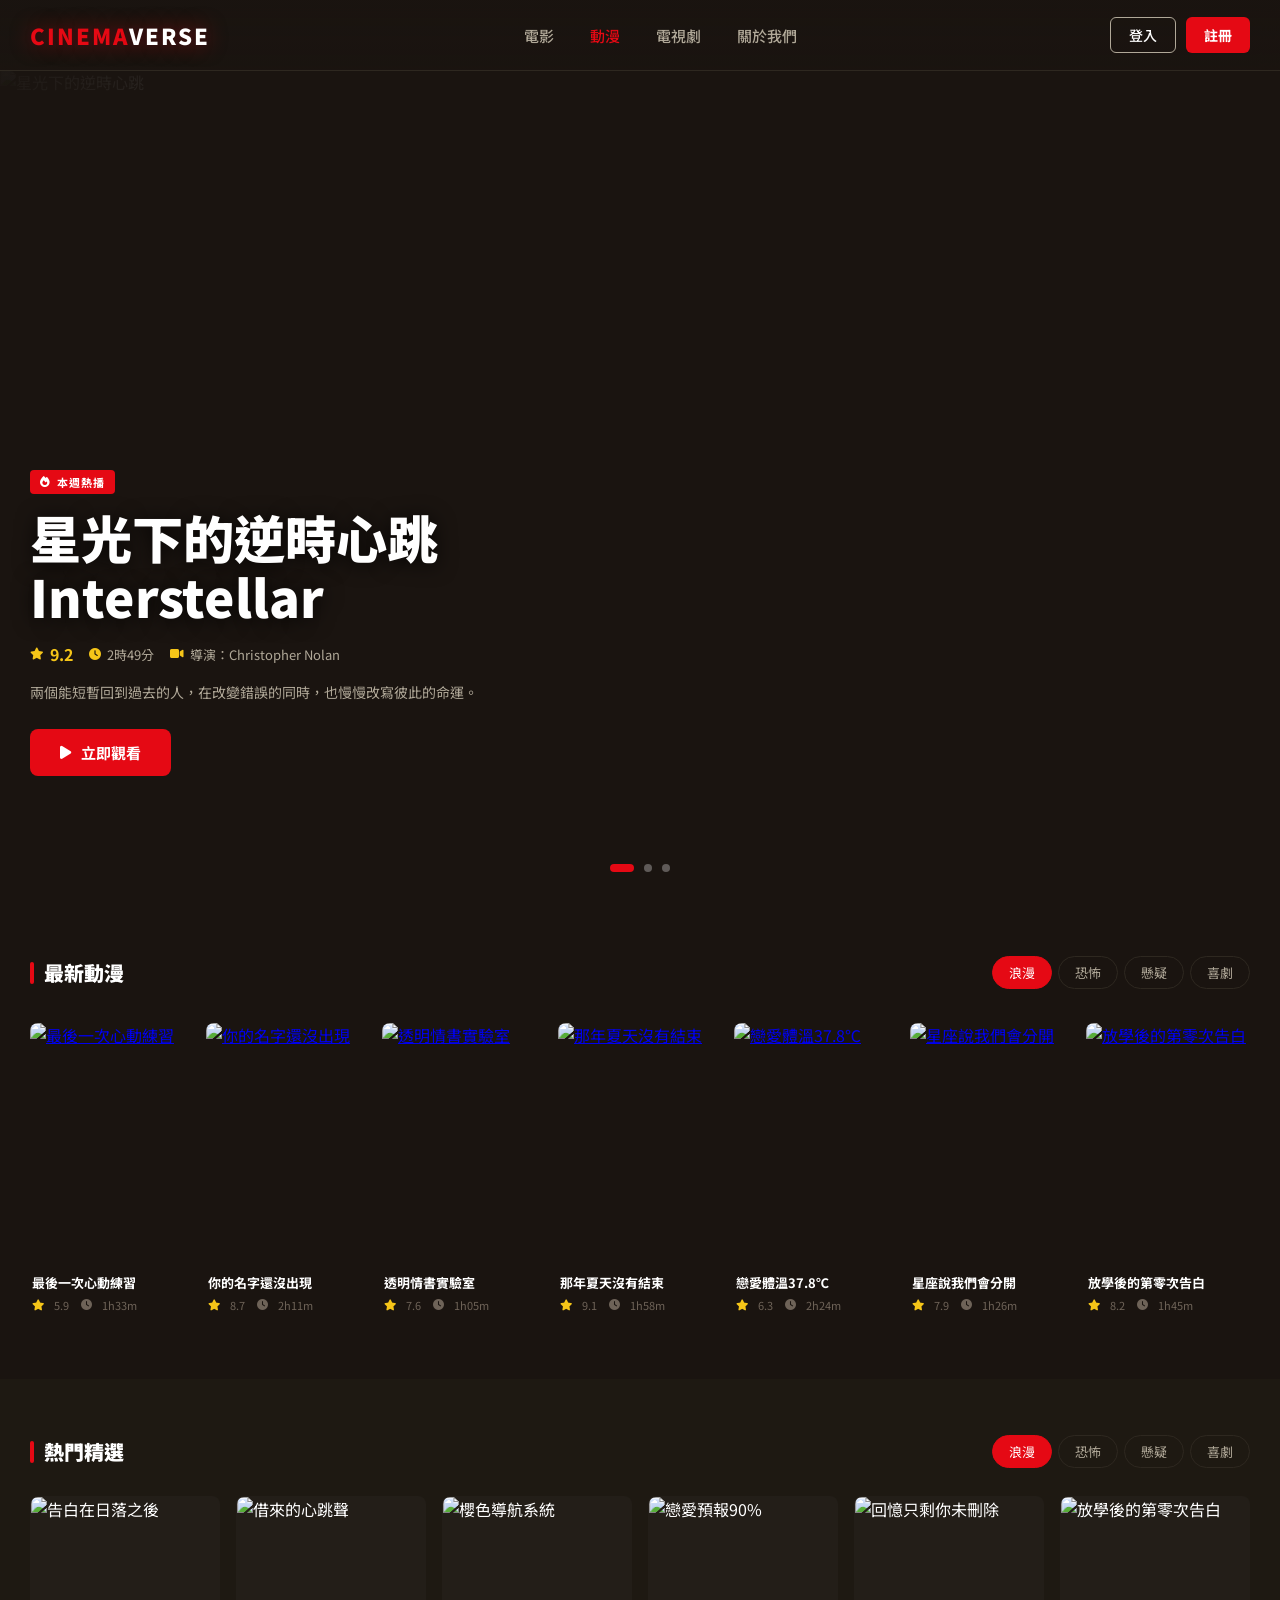
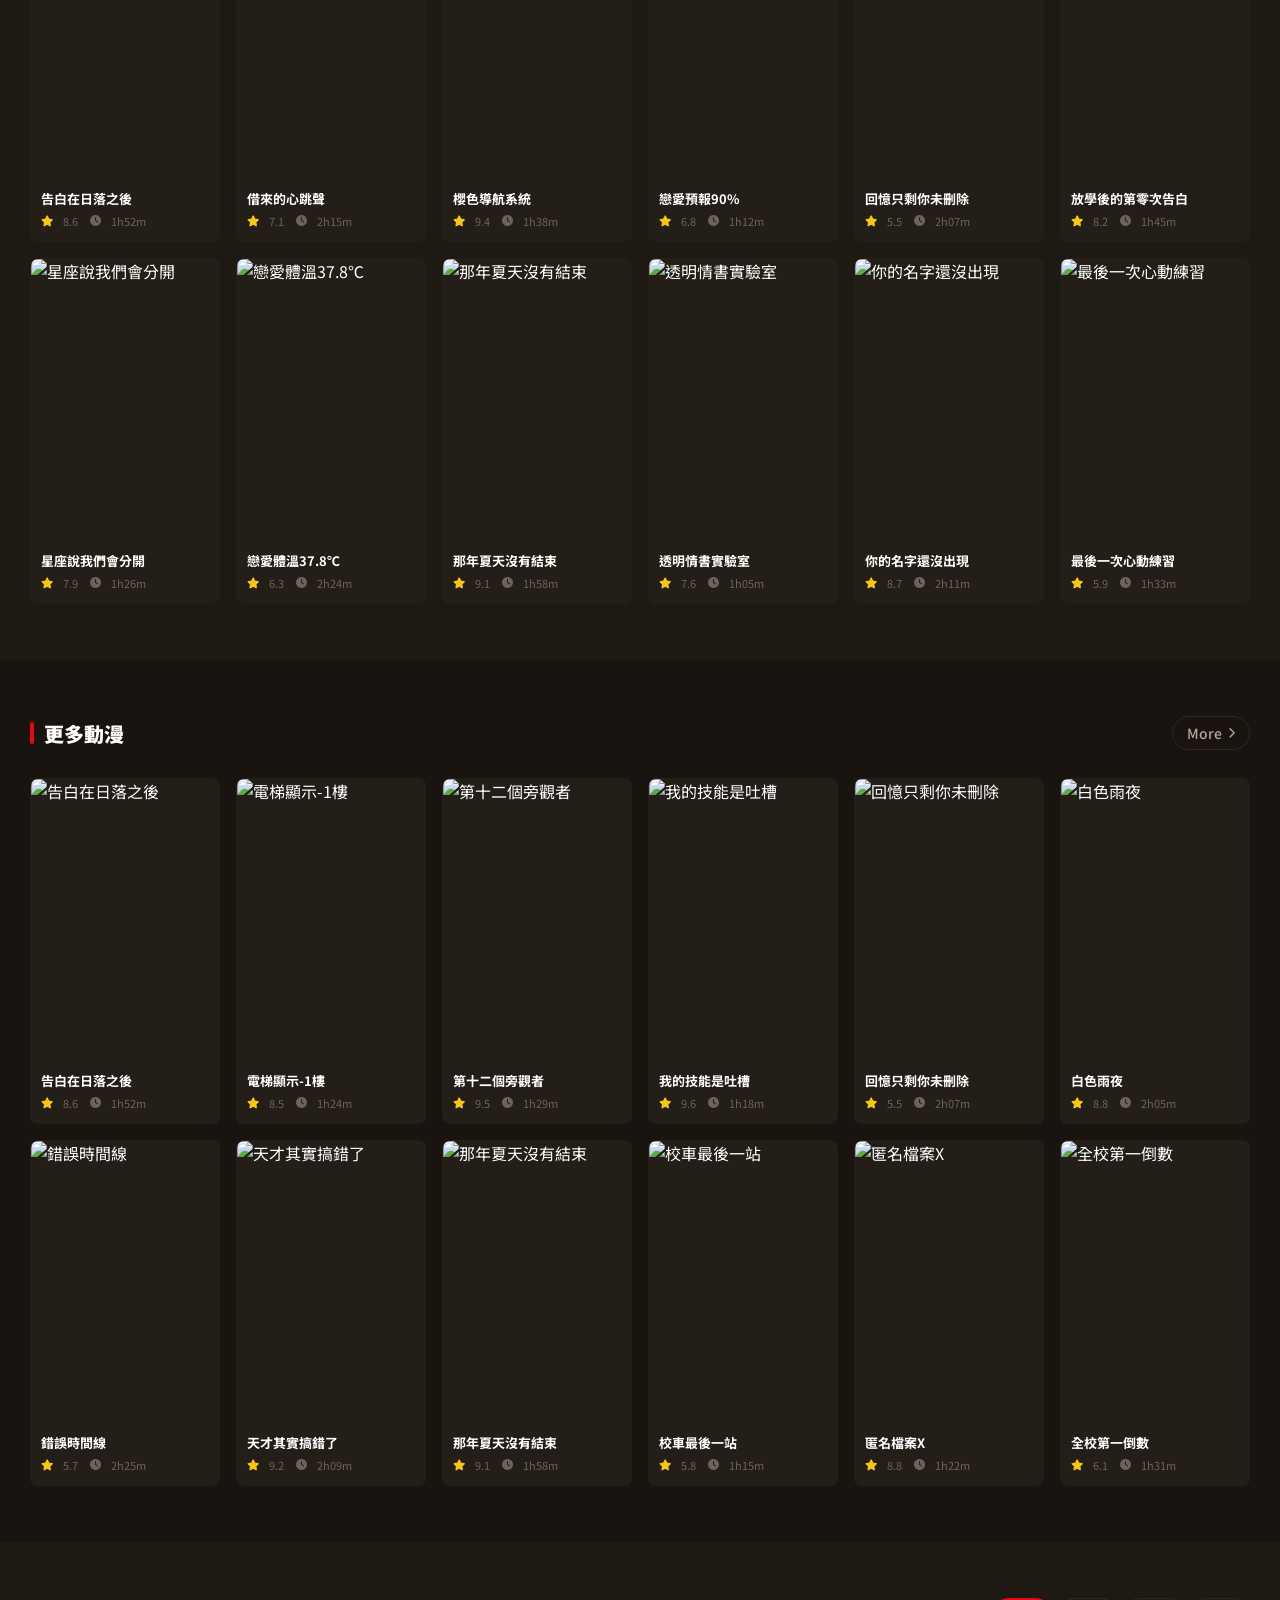
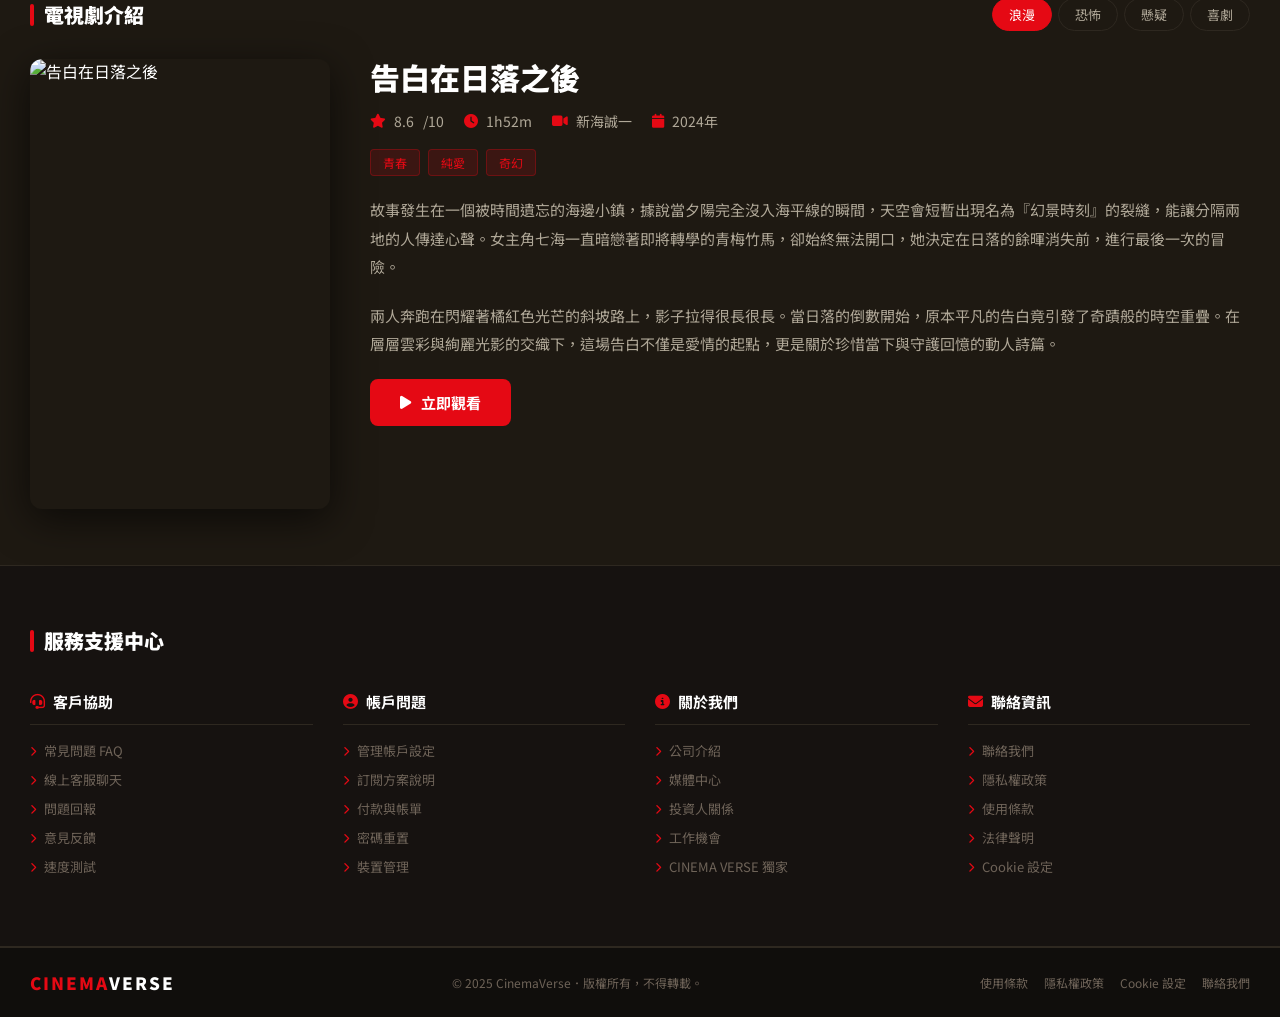
==== commit 297c5539: "將首頁(movie-home.html改為index.html)，其餘六個分頁有關於movie-home.html -> index.html" ====
--- a/animane-home.html
+++ b/animane-home.html
@@ -36,11 +36,11 @@
   <div class="header-inner">
 
     <!-- Logo：純文字替代圖片，紅白雙色設計 -->
-    <a class="logo" href="movie-home.html">CINEMA<span>VERSE</span></a>
+    <a class="logo" href="index.html">CINEMA<span>VERSE</span></a>
 
     <!-- 導覽選單（桌機：水平顯示 / 手機：漢堡展開後居中） -->
     <nav id="mainNav">
-      <a href="movie-home.html">電影</a>
+      <a href="index.html">電影</a>
       <a href="animane-home.html" class="active">動漫</a>
       <a href="tv-home.html">電視劇</a>
       <a href="about.html">關於我們</a>
@@ -193,7 +193,7 @@
   <div class="section-header">
     <h2 class="section-title">更多動漫</h2>
     <!-- More 連結：靠右，點擊可導向更多動漫頁面 -->
-    <a href="#" class="more-link">More <i class="fas fa-chevron-right"></i></a>
+    <a href="more-movies.html" class="more-link">More <i class="fas fa-chevron-right"></i></a>
   </div>
   <!-- 更多動漫 6 欄網格（與熱門精選共用 .hot-grid / .hot-card 樣式） -->
   <div class="hot-grid" id="more-grid">
@@ -309,3 +309,193 @@
 
 </body>
 </html>
+
+<script>
+
+/* -------- 最新電影-資料js -------- */
+function renderLatestGrid(movies) {
+  const grid = document.getElementById('latest-grid');
+  if (!grid || !movies) return;
+
+  const html = movies.map(movie => `
+      <div class="latest-card">
+        <div class="latest-card-img-wrap">
+          <a href="${movie.link}">
+            <img class="latest-card-img" src="${movie.img}" alt="${movie.title}">
+          </a>
+        </div>
+        <div class="latest-card-info">
+          <div class="latest-card-title">${movie.title}</div>
+          <div class="latest-card-meta">
+            <i class="fas fa-star star"></i>${movie.rating}&nbsp;
+            <i class="fas fa-clock"></i>${movie.duration}
+          </div>
+        </div>
+      </div>
+  `).join('');
+
+  grid.style.opacity = '0';
+  grid.style.transition = 'opacity 0.3s ease';
+
+  setTimeout(() => {
+    grid.innerHTML = html;
+    grid.style.opacity = '1';
+  }, 300);
+}
+
+function switchLatestCategory(category, btn) {
+  // 1. 處理按鈕的高亮狀態 (Active)
+  const buttons = document.querySelectorAll('#latest-menu .filter-btn');
+  buttons.forEach(b => b.classList.remove('active'));
+  if (btn) btn.classList.add('active');
+
+  // 2. 根據分類抓取資料並重新渲染
+  const selectedData = animaneLatest[category];
+  if (selectedData) {
+    renderLatestGrid(selectedData);
+  }
+}
+
+
+/* -------- 熱門精選-資料js -------- */
+function renderHotGrid(movies) {
+  const grid = document.getElementById('hot-grid');
+  if (!grid || !movies) return;
+
+  const html = movies.map(movie => `
+    <div class="hot-card">
+      <div class="hot-card-img-wrap">
+        <img class="hot-card-img" src="${movie.img}" alt="${movie.title}">
+      </div>
+      <div class="hot-card-info">
+        <div class="hot-card-title">${movie.title}</div>
+        <div class="hot-card-meta">
+          <i class="fas fa-star star"></i>${movie.rating}&nbsp;
+          <i class="fas fa-clock"></i>${movie.duration}
+        </div>
+      </div>
+    </div>
+  `).join('');
+
+  // 2. 執行切換動畫：先淡出
+  grid.style.opacity = '0';
+  grid.style.transition = 'opacity 0.3s ease';
+
+  // 3. 替換內容後再淡入
+  setTimeout(() => {
+    grid.innerHTML = html;
+    grid.style.opacity = '1';
+  }, 300);
+}
+
+/**
+ * 分類按鈕切換
+ */
+function switchHotCategory(category, btn) {
+  // 1. 處理按鈕的高亮狀態 (Active)
+  const buttons = document.querySelectorAll('#hot-menu .filter-btn');
+  buttons.forEach(b => b.classList.remove('active'));
+  if (btn) btn.classList.add('active');
+
+  // 2. 根據分類抓取資料並重新渲染
+  const selectedData = animaneHot[category];
+  if (selectedData) {
+    renderHotGrid(selectedData);
+  }
+}
+
+
+/* -------- 更多電影-資料js -------- */
+function renderMoreGrid(movies){
+  const grid = document.getElementById('more-grid');
+  if (!grid || !movies) return;
+
+  const html = movies.map(movie => `
+    <div class="hot-card">
+      <div class="hot-card-img-wrap">
+        <img class="hot-card-img" src="${movie.img}" alt="${movie.title}">
+      </div>
+      <div class="hot-card-info">
+        <div class="hot-card-title">${movie.title}</div>
+        <div class="hot-card-meta">
+          <i class="fas fa-star star"></i>${movie.rating}&nbsp;
+          <i class="fas fa-clock"></i>${movie.duration}
+        </div>
+      </div>
+    </div>
+  `).join('');
+
+  grid.innerHTML = html;
+}
+
+
+/* -------- 電影介紹-資料js -------- */
+function renderIntroGrid(movies) {
+  const grid = document.getElementById('intro-grid');
+  if (!grid || !movies) return;
+
+  const html = movies.map(movie => `
+    <div class="intro-layout">
+        <img class="intro-img" src="${movie.img}" alt="${movie.title}">
+      <div class="intro-text">
+        <div class="intro-title">${movie.title}</div>
+          <div class="intro-meta">
+            <div class="intro-meta-item">
+              <i class="fas fa-star"></i> ${movie.rating} &nbsp; /10
+            </div>
+            <div class="intro-meta-item">
+              <i class="fas fa-clock"></i> ${movie.duration}
+            </div>
+            <div class="intro-meta-item">
+              <i class="fas fa-video"></i> ${movie.director}
+            </div>
+            <div class="intro-meta-item">
+              <i class="fas fa-calendar"></i> ${movie.year}年
+            </div>
+          </div>
+
+            <div class="intro-tags">
+            ${movie.tags.map(tags => `<span class="intro-tag">${tags}</span>`).join('')}
+            </div>
+
+            <p class="intro-desc">${movie.desc1}</p>
+            <p class="intro-desc">${movie.desc2}</p>
+
+            <a href="#" class="btn-watch"><i class="fas fa-play"></i>立即觀看</a>
+      </div>
+    </div>
+  `).join('');  
+
+  // 2. 執行切換動畫：先淡出
+  grid.style.opacity = '0';
+  grid.style.transition = 'opacity 0.3s ease';
+
+  // 3. 替換內容後再淡入
+  setTimeout(() => {
+    grid.innerHTML = html;
+    grid.style.opacity = '1';
+  }, 300);
+}
+
+function switchIntroCategory(category, btn) {
+  // 1. 處理按鈕的高亮狀態 (Active)
+  const buttons = document.querySelectorAll('#intro-menu .filter-btn');
+  buttons.forEach(b => b.classList.remove('active'));
+  if (btn) btn.classList.add('active');
+
+  // 2. 根據分類抓取資料並重新渲染
+  const selectedData = animaneIntro[category];
+  if (selectedData) {
+    renderIntroGrid(selectedData);
+  }
+}
+
+
+// 頁面初次載入時，預設顯示「浪漫」
+document.addEventListener('DOMContentLoaded', () => {
+  switchHotCategory('浪漫', document.querySelector('#hot-menu .filter-btn:first-child'));
+  switchLatestCategory('浪漫', document.querySelector('#latest-menu .filter-btn:first-child'));
+  renderMoreGrid(animaneMore);
+  switchIntroCategory('浪漫', document.querySelector('#intro-menu .filter-btn:first-child'));
+});
+</script>
--- a/movieWebsite.css
+++ b/movieWebsite.css
@@ -1308,6 +1308,8 @@
 }
 
 
+
+
 /* =====================================================
   sign in, sign up  css
   ===================================================== */
@@ -1728,6 +1730,493 @@
   font-size: 16px;
 }
 
+
+/* =====================================================
+  more movie  css
+  ===================================================== */
+/* =====================================================
+   ▌頁面頂部：標題列（麵包屑 + 頁面標題）
+   ===================================================== */
+.page-hero {
+  margin-top: 70px;                      /* 避免被固定 header 遮住（header 高度 70px） */
+  padding: 32px var(--padding-x) 24px;   /* 上 32px、左右套用變數、下 24px */
+  background: var(--bg-section);         /* 深棕色背景 */
+  border-bottom: 1px solid var(--border); /* 底部分隔線 */
+  position: relative;                    /* 建立定位上下文，讓偽元素能絕對定位 */
+  overflow: hidden;                      /* 裁切超出的裝飾元素 */
+}
+
+.page-hero::before {
+  content: '';                           /* 偽元素必須有 content 才能顯示 */
+  position: absolute;                    /* 絕對定位，相對於 .page-hero */
+  left: 0;                               /* 靠左 */
+  top: 0;                                /* 靠頂 */
+  width: 4px;                            /* 寬度 4px（左側紅色豎線） */
+  height: 100%;                          /* 撐滿高度 */
+  background: var(--accent);             /* 紅色 */
+}
+
+.page-hero::after {
+  content: 'MORE';                       /* 背景裝飾大字 */
+  position: absolute;                    /* 絕對定位 */
+  right: var(--padding-x);              /* 靠右，保持左右內距 */
+  top: 50%;                              /* 垂直置中起始點 */
+  transform: translateY(-50%);           /* 配合 top:50% 真正垂直置中 */
+  font-size: 100px;                      /* 超大字體 */
+  font-weight: 900;                      /* 最粗字重 */
+  color: rgba(229,9,20,0.05);            /* 極淡紅色（幾乎透明的裝飾） */
+  letter-spacing: 8px;                   /* 字距加寬 */
+  pointer-events: none;                  /* 不影響滑鼠事件 */
+}
+
+/* ── 麵包屑導覽列（首頁 > 更多電影） ── */
+.breadcrumb {
+  display: flex;                         /* 水平排列 */
+  align-items: center;                   /* 垂直置中 */
+  gap: 8px;                              /* 項目間距 */
+  font-size: 13px;                       /* 小字體 */
+  color: var(--text-muted);             /* 淡灰色 */
+  margin-bottom: 10px;                   /* 與標題的間距 */
+}
+.breadcrumb a {
+  color: var(--text-muted);             /* 連結淡灰色 */
+  text-decoration: none;                 /* 移除底線 */
+  transition: color 0.3s;               /* 顏色過渡 */
+}
+.breadcrumb a:hover {
+  color: var(--accent);                  /* hover：變紅 */
+}
+.breadcrumb i {
+  font-size: 10px;                       /* 箭頭 icon 縮小 */
+}
+
+/* ── 頁面主標題 ── */
+.page-hero h1 {
+  font-size: 32px;                       /* 標題字體大小 */
+  font-weight: 900;                      /* 最粗字重 */
+  color: var(--text-primary);            /* 白色文字 */
+  letter-spacing: 1px;                   /* 輕微字距 */
+}
+.page-hero h1 span {
+  color: var(--accent);                  /* 「電影」兩字變紅 */
+}
+
+/* ── 頁面副標題 ── */
+.page-hero-sub {
+  font-size: 14px;                       /* 小字體 */
+  color: var(--text-muted);             /* 淡灰色 */
+  margin-top: 6px;                       /* 與主標題的間距 */
+}
+
+/* =====================================================
+   ▌主內容區：左側類別欄 + 右側電影網格
+     使用 grid 兩欄排版
+   ===================================================== */
+.main-content {
+  display: grid;                         /* CSS Grid 排版 */
+  grid-template-columns: 220px 1fr;      /* 左欄固定 220px，右欄佔剩餘空間 */
+  gap: 0;                                /* 兩欄無間距（用 padding 控制） */
+  padding: 32px var(--padding-x) 40px;   /* 上 32px、左右套用變數、下 40px */
+  align-items: start;                    /* 左右欄靠頂對齊 */
+}
+
+/* =====================================================
+   ▌左側：類別側欄
+   ===================================================== */
+.sidebar {
+  position: sticky;                      /* 黏性定位，隨頁面捲動但不超過 top 值 */
+  top: 90px;                             /* 距頂部 90px（header 70px + 間距） */
+  padding-right: 24px;                   /* 與右側電影網格的間距 */
+}
+
+/* ── 側欄區塊標題（「電影類別」小標籤） ── */
+.sidebar-title {
+  font-size: 12px;                       /* 小字體 */
+  font-weight: 700;                      /* 粗體 */
+  color: var(--text-muted);             /* 淡灰色 */
+  letter-spacing: 2px;                   /* 字距加寬 */
+  text-transform: uppercase;             /* 強制大寫 */
+  margin-bottom: 16px;                   /* 與類別按鈕的間距 */
+  padding-bottom: 10px;                  /* 與底部分隔線的距離 */
+  border-bottom: 1px solid var(--border); /* 底部分隔線 */
+}
+
+/* ── 類別按鈕列表容器 ── */
+.category-list {
+  display: flex;                         /* flex 排列 */
+  flex-direction: column;                /* 垂直排列（每個類別一行） */
+  gap: 4px;                              /* 按鈕間距 */
+}
+
+/* ── 單一類別按鈕 ── */
+.cat-btn {
+  display: flex;                         /* 水平排列 icon + 文字 + 數量 */
+  align-items: center;                   /* 垂直置中 */
+  gap: 12px;                             /* icon 與文字間距 */
+  padding: 12px 14px;                    /* 按鈕內距 */
+  border-radius: 8px;                    /* 圓角 */
+  background: transparent;              /* 預設透明背景 */
+  border: 1px solid transparent;         /* 預設透明邊框（佔位，hover 才顯示） */
+  color: var(--text-secondary);          /* 預設灰色文字 */
+  font-family: 'Noto Sans TC', sans-serif; /* 字體 */
+  font-size: 14px;                       /* 字體大小 */
+  font-weight: 500;                      /* 字重 */
+  cursor: pointer;                       /* 滑鼠變指針 */
+  transition: all 0.3s;                  /* 所有屬性過渡 */
+  text-align: left;                      /* 文字靠左 */
+  width: 100%;                           /* 撐滿側欄寬度 */
+}
+.cat-btn:hover {
+  background: rgba(229,9,20,0.08);       /* hover：淡紅色背景 */
+  color: var(--text-primary);            /* hover：文字變白 */
+  border-color: rgba(229,9,20,0.2);      /* hover：淡紅色邊框 */
+}
+.cat-btn.active {
+  background: rgba(229,9,20,0.12);       /* active：稍深的紅色背景 */
+  color: var(--text-primary);            /* active：白色文字 */
+  border-color: rgba(229,9,20,0.35);     /* active：較明顯紅色邊框 */
+}
+.cat-btn.active .cat-icon {
+  color: var(--accent);                  /* active 時 icon 變紅 */
+}
+
+/* ── 類別 icon 小方塊 ── */
+.cat-icon {
+  width: 28px;                           /* 固定寬度 */
+  height: 28px;                          /* 固定高度 */
+  display: flex;                         /* 讓 icon 在方塊內置中 */
+  align-items: center;                   /* 垂直置中 */
+  justify-content: center;              /* 水平置中 */
+  border-radius: 6px;                    /* 圓角 */
+  background: rgba(255,255,255,0.05);    /* 半透明白色背景 */
+  font-size: 13px;                       /* icon 大小 */
+  color: var(--text-muted);             /* 預設淡灰色 */
+  transition: all 0.3s;                  /* 顏色過渡 */
+  flex-shrink: 0;                        /* 不縮小 */
+}
+
+/* ── 類別影片數量標籤 ── */
+.cat-count {
+  margin-left: auto;                     /* 推到最右側 */
+  font-size: 11px;                       /* 小字 */
+  color: var(--text-muted);             /* 淡灰色 */
+  background: rgba(255,255,255,0.05);    /* 半透明背景 */
+  padding: 2px 8px;                      /* 內距 */
+  border-radius: 10px;                   /* 膠囊形狀 */
+}
+.cat-btn.active .cat-count {
+  background: rgba(229,9,20,0.2);        /* active：淡紅色背景 */
+  color: var(--accent);                  /* active：紅色數字 */
+}
+
+/* ── 側欄底部篩選區 ── */
+.sidebar-filter {
+  margin-top: 24px;                      /* 與類別列表的間距 */
+  padding-top: 20px;                     /* 內距 */
+  border-top: 1px solid var(--border);   /* 頂部分隔線 */
+}
+.sidebar-filter-title {
+  font-size: 12px;                       /* 小字體 */
+  font-weight: 700;                      /* 粗體 */
+  color: var(--text-muted);             /* 淡灰色 */
+  letter-spacing: 2px;                   /* 字距 */
+  text-transform: uppercase;             /* 大寫 */
+  margin-bottom: 12px;                   /* 與選項的間距 */
+}
+.filter-option {
+  display: flex;                         /* 水平排列 radio + 文字 */
+  align-items: center;                   /* 垂直置中 */
+  gap: 8px;                              /* 間距 */
+  padding: 8px 0;                        /* 上下內距，增加點擊範圍 */
+  font-size: 13px;                       /* 字體大小 */
+  color: var(--text-secondary);          /* 灰色文字 */
+  cursor: pointer;                       /* 整列可點擊 */
+  transition: color 0.3s;               /* 顏色過渡 */
+}
+.filter-option:hover {
+  color: var(--text-primary);            /* hover：文字變白 */
+}
+.filter-option input[type="radio"] {
+  accent-color: var(--accent);           /* radio 選中時的紅色 */
+  width: 14px;                           /* radio 大小 */
+  height: 14px;                          /* radio 大小 */
+}
+
+/* =====================================================
+   ▌右側：電影網格區塊
+   ===================================================== */
+.movies-area {
+  min-width: 0;                          /* 防止 grid 子元素超出父容器 */
+}
+
+/* ── 右側頂部工具列（結果數量 + 排序） ── */
+.movies-toolbar {
+  display: flex;                         /* 水平排列 */
+  align-items: center;                   /* 垂直置中 */
+  justify-content: space-between;        /* 左右對齊 */
+  margin-bottom: 20px;                   /* 與網格的間距 */
+  padding-bottom: 16px;                  /* 內距 */
+  border-bottom: 1px solid var(--border); /* 底部分隔線 */
+}
+.movies-count {
+  font-size: 14px;                       /* 字體大小 */
+  color: var(--text-muted);             /* 淡灰色 */
+}
+.movies-count span {
+  color: var(--text-primary);            /* 數字白色強調 */
+  font-weight: 700;                      /* 粗體 */
+}
+.movies-sort {
+  display: flex;                         /* 水平排列 icon + select */
+  align-items: center;                   /* 垂直置中 */
+  gap: 8px;                              /* 間距 */
+  font-size: 13px;                       /* 字體大小 */
+  color: var(--text-muted);             /* 淡灰色 */
+}
+.movies-sort select {
+  background: var(--bg-card);            /* 深色背景 */
+  border: 1px solid var(--border);       /* 邊框 */
+  color: var(--text-secondary);          /* 灰色文字 */
+  font-family: 'Noto Sans TC', sans-serif; /* 字體 */
+  font-size: 13px;                       /* 字體大小 */
+  padding: 6px 10px;                     /* 內距 */
+  border-radius: 6px;                    /* 圓角 */
+  outline: none;                         /* 移除 focus 外框 */
+  cursor: pointer;                       /* 滑鼠變指針 */
+}
+
+/* ── 3×3 電影卡片網格 ── */
+.movies-grid {
+  display: grid;                         /* CSS Grid 排版 */
+  grid-template-columns: repeat(3, 1fr); /* 三欄等寬 */
+  gap: 20px;                             /* 卡片間距 */
+  margin-bottom: 32px;                   /* 與分頁按鈕的間距 */
+}
+
+/* ── 單張電影卡片 ── */
+.movie-card {
+  background: var(--bg-card);            /* 深色卡片背景 */
+  border: 1px solid var(--border);       /* 邊框 */
+  border-radius: 10px;                   /* 圓角 */
+  overflow: hidden;                      /* 裁切超出圓角的內容 */
+  cursor: pointer;                       /* 滑鼠變指針 */
+  transition: transform 0.35s ease,      /* 上浮動畫 */
+              border-color 0.35s ease,   /* 邊框顏色過渡 */
+              box-shadow 0.35s ease;     /* 陰影過渡 */
+}
+.movie-card:hover {
+  transform: translateY(-6px);           /* hover：卡片上浮 6px */
+  border-color: rgba(229,9,20,0.45);     /* hover：紅色邊框 */
+  box-shadow: 0 12px 36px rgba(229,9,20,0.15), /* hover：紅色光暈陰影 */
+              0 4px 16px rgba(0,0,0,0.4); /* hover：黑色深度陰影 */
+}
+
+/* ── 電影卡片圖片容器 ── */
+.movie-card-img-wrap {
+  width: 100%;                           /* 撐滿卡片寬度 */
+  aspect-ratio: 2 / 3;                   /* 固定 2:3 直式比例（電影海報標準） */
+  overflow: hidden;                      /* 裁切 zoom 後超出的圖片 */
+  position: relative;                    /* 建立定位上下文，讓子元素絕對定位 */
+}
+.movie-card-img-wrap::after {
+  content: '';                           /* 偽元素：紅色漸層遮罩 */
+  position: absolute;                    /* 覆蓋整個圖片區域 */
+  inset: 0;                              /* 等同 top/right/bottom/left: 0 */
+  background: linear-gradient(           /* 由下往上的紅色漸層 */
+    to top,
+    rgba(229,9,20,0.2) 0%,              /* 底部 20% 透明紅 */
+    transparent 50%                      /* 上半部完全透明 */
+  );
+  opacity: 0;                            /* 預設隱藏 */
+  transition: opacity 0.35s;             /* 淡入過渡 */
+}
+.movie-card:hover .movie-card-img-wrap::after {
+  opacity: 1;                            /* hover：遮罩淡入 */
+}
+
+/* ── hover 時顯示的播放按鈕 ── */
+.movie-card-play {
+  position: absolute;                    /* 絕對定位，覆蓋在圖片上方 */
+  inset: 0;                              /* 撐滿圖片區域 */
+  display: flex;                         /* flex 讓 icon 置中 */
+  align-items: center;                   /* 垂直置中 */
+  justify-content: center;              /* 水平置中 */
+  opacity: 0;                            /* 預設隱藏 */
+  transition: opacity 0.35s;             /* 淡入過渡 */
+  z-index: 2;                            /* 在遮罩上方 */
+}
+.movie-card:hover .movie-card-play {
+  opacity: 1;                            /* hover：播放鍵淡入 */
+}
+.movie-card-play i {
+  width: 48px;                           /* 播放鍵圓形寬度 */
+  height: 48px;                          /* 播放鍵圓形高度 */
+  background: rgba(229,9,20,0.85);       /* 紅色半透明背景 */
+  border-radius: 50%;                    /* 正圓形 */
+  display: flex;                         /* 讓 icon 置中 */
+  align-items: center;                   /* 垂直置中 */
+  justify-content: center;              /* 水平置中 */
+  font-size: 18px;                       /* icon 大小 */
+  color: #fff;                           /* 白色播放箭頭 */
+  backdrop-filter: blur(4px);            /* 毛玻璃效果 */
+}
+
+/* ── 電影卡片圖片本體 ── */
+.movie-card-img {
+  width: 100%;                           /* 撐滿容器 */
+  height: 100%;                          /* 撐滿容器 */
+  object-fit: cover;                     /* 裁切填滿，不變形 */
+  display: block;                        /* 移除圖片預設的行內間距 */
+  transition: transform 0.35s ease;      /* 縮放過渡 */
+}
+.movie-card:hover .movie-card-img {
+  transform: scale(1.05);                /* hover：圖片微微放大 */
+}
+
+/* ── 電影卡片文字資訊區 ── */
+.movie-card-info {
+  padding: 14px 14px 16px;              /* 內距 */
+}
+.movie-card-title {
+  font-size: 14px;                       /* 標題字體大小 */
+  font-weight: 700;                      /* 粗體 */
+  color: var(--text-primary);            /* 白色 */
+  margin-bottom: 6px;                    /* 與 meta 的間距 */
+  white-space: nowrap;                   /* 不換行 */
+  overflow: hidden;                      /* 超出隱藏 */
+  text-overflow: ellipsis;               /* 超出顯示 ... */
+}
+.movie-card-meta {
+  display: flex;                         /* 水平排列評分 + 時長 */
+  align-items: center;                   /* 垂直置中 */
+  gap: 12px;                             /* 間距 */
+  font-size: 12px;                       /* 小字體 */
+  color: var(--text-muted);             /* 淡灰色 */
+}
+.movie-card-meta .star {
+  color: var(--gold);                    /* 星星金色 */
+}
+
+/* ── 電影類型標籤 ── */
+.movie-card-tag {
+  display: inline-block;                 /* 行內塊，讓寬度自適應文字 */
+  font-size: 10px;                       /* 超小字體 */
+  padding: 2px 8px;                      /* 內距 */
+  background: rgba(229,9,20,0.1);        /* 淡紅色背景 */
+  border: 1px solid rgba(229,9,20,0.2);  /* 淡紅色邊框 */
+  border-radius: 3px;                    /* 小圓角 */
+  color: var(--accent);                  /* 紅色文字 */
+  margin-top: 8px;                       /* 與 meta 的間距 */
+}
+
+/* =====================================================
+   ▌分頁按鈕
+   ===================================================== */
+.pagination {
+  display: flex;                         /* 水平排列分頁按鈕 */
+  align-items: center;                   /* 垂直置中 */
+  justify-content: center;              /* 整體水平置中 */
+  gap: 8px;                              /* 按鈕間距 */
+  margin-bottom: 40px;                   /* 與下方區塊的間距 */
+}
+.page-btn {
+  width: 36px;                           /* 按鈕寬度 */
+  height: 36px;                          /* 按鈕高度 */
+  display: flex;                         /* flex 讓數字置中 */
+  align-items: center;                   /* 垂直置中 */
+  justify-content: center;              /* 水平置中 */
+  border-radius: 8px;                    /* 圓角 */
+  border: 1px solid var(--border);       /* 邊框 */
+  background: transparent;              /* 透明背景 */
+  color: var(--text-secondary);          /* 灰色文字 */
+  font-family: 'Noto Sans TC', sans-serif; /* 字體 */
+  font-size: 14px;                       /* 字體大小 */
+  cursor: pointer;                       /* 滑鼠變指針 */
+  transition: all 0.3s;                  /* 過渡動畫 */
+}
+.page-btn:hover {
+  border-color: rgba(229,9,20,0.4);      /* hover：紅色邊框 */
+  color: var(--text-primary);            /* hover：白色文字 */
+  background: rgba(229,9,20,0.08);       /* hover：淡紅色背景 */
+}
+.page-btn.active {
+  background: var(--accent);             /* 當前頁：紅色實心 */
+  border-color: var(--accent);           /* 當前頁：紅色邊框 */
+  color: #fff;                           /* 當前頁：白色文字 */
+  font-weight: 700;                      /* 當前頁：粗體 */
+}
+.page-btn.arrow {
+  font-size: 12px;                       /* 箭頭按鈕縮小 icon */
+  color: var(--text-muted);             /* 淡灰色 */
+}
+.page-btn.arrow:hover {
+  color: var(--accent);                  /* hover：紅色箭頭 */
+}
+.page-btn:disabled {
+  opacity: 0.3;                          /* disabled：半透明 */
+  cursor: not-allowed;                   /* disabled：禁止滑鼠 */
+}
+
+/* =====================================================
+   ▌為您推薦區塊（橫向滾動，6 部影片）
+   ===================================================== */
+.recommend-section {
+  padding: 40px var(--padding-x);        /* 上下 40px、左右套用變數 */
+  background: var(--bg-section);         /* 深棕色背景（與頁面頂部呼應） */
+  border-top: 1px solid var(--border);   /* 頂部分隔線 */
+}
+
+/* ── 推薦區塊標題列 ── */
+.recommend-header {
+  display: flex;                         /* 水平排列標題 + 箭頭 */
+  align-items: center;                   /* 垂直置中 */
+  justify-content: space-between;        /* 左右對齊 */
+  margin-bottom: 24px;                   /* 與卡片的間距 */
+}
+.recommend-title {
+  display: flex;                         /* 水平排列豎線 + 標題文字 */
+  align-items: center;                   /* 垂直置中 */
+  gap: 12px;                             /* 間距 */
+}
+.recommend-title-bar {
+  width: 4px;                            /* 紅色豎線寬度 */
+  height: 22px;                          /* 紅色豎線高度 */
+  background: var(--accent);             /* 紅色 */
+  border-radius: 2px;                    /* 小圓角 */
+}
+.recommend-title h2 {
+  font-size: 20px;                       /* 標題字體大小 */
+  font-weight: 900;                      /* 最粗字重 */
+  color: var(--text-primary);            /* 白色 */
+  letter-spacing: 1px;                   /* 輕微字距 */
+}
+
+/* ── 左右切換箭頭按鈕 ── */
+.recommend-arrows {
+  display: flex;                         /* 水平排列兩個箭頭 */
+  gap: 8px;                              /* 箭頭間距 */
+}
+.rec-arrow {
+  width: 34px;                           /* 按鈕寬度 */
+  height: 34px;                          /* 按鈕高度 */
+  display: flex;                         /* flex 讓 icon 置中 */
+  align-items: center;                   /* 垂直置中 */
+  justify-content: center;              /* 水平置中 */
+  border-radius: 8px;                    /* 圓角 */
+  border: 1px solid var(--border);       /* 邊框 */
+  background: transparent;              /* 透明背景 */
+  color: var(--text-muted);             /* 淡灰色 icon */
+  font-size: 13px;                       /* icon 大小 */
+  cursor: pointer;                       /* 滑鼠變指針 */
+  transition: all 0.3s;                  /* 過渡動畫 */
+}
+.rec-arrow:hover {
+  border-color: var(--accent);           /* hover：紅色邊框 */
+  color: var(--accent);                  /* hover：紅色 icon */
+  background: rgba(229,9,20,0.08);       /* hover：淡紅色背景 */
+}
+
+
 /* =====================================================
    RWD 響應式切版規則
    桌機：1440px / 平板：768px / 手機：360px
@@ -1735,7 +2224,6 @@
 
 /* ── 中型平板（1024px 以下）── */
 @media (max-width: 1024px) {
-
   /* 熱門精選：螢幕縮小後從 6 欄改為 4 欄排列 */
   .hot-grid { grid-template-columns: repeat(4, 1fr); }
   /* 電影介紹：左側海報欄寬從 300px 縮為 240px，間距也縮小 */
@@ -1746,6 +2234,8 @@
   .company-layout { gap: 40px; }
   /* 關於我們：公司圖片右下角浮動標籤往內縮，避免超出邊界 */
   .company-badge { right: -10px; bottom: -10px; }
+  /* 左欄縮為 190px */
+  .main-content {grid-template-columns: 190px 1fr; }
   /* 服務支援中心：從 4 欄縮為 2 欄排列 */
   .help-grid { grid-template-columns: repeat(2, 1fr); }
 }
@@ -1821,6 +2311,19 @@
   .form-row { grid-template-columns: 1fr; gap: 0; }
   /* 登入/註冊：單欄後每個欄位補回下方間距 */
   .form-row .form-group { margin-bottom: 12px; }
+  /* 主內容：兩欄改為單欄 */
+  .main-content { grid-template-columns: 1fr; }
+
+  /* 側欄：取消 sticky，改為普通流式排版 */
+  .sidebar { position: static; padding-right: 0; margin-bottom: 24px; }
+
+  /* 類別按鈕：垂直改為橫向排列 */
+  .category-list { flex-direction: row; flex-wrap: wrap; }
+  .cat-btn { width: auto; }              /* 寬度改為自適應 */
+
+  /* 電影網格：3欄改為2欄 */
+  .movies-grid { grid-template-columns: repeat(2, 1fr); }
+
   /* 頁尾：改為垂直排列並置中 */
   footer { flex-direction: column; align-items: center; text-align: center; }
   /* 頁尾連結：允許換行並置中對齊 */
@@ -1866,6 +2369,10 @@
   .auth-form-title { font-size: 20px; }
   /* 登入/註冊：Google 和 Facebook 按鈕從兩欄改為單欄 */
   .social-btns { grid-template-columns: 1fr; }
+
+   /* 維持2欄，間距縮小 */
+  .movies-grid { grid-template-columns: repeat(2, 1fr); gap: 12px; }
+  
   /* 頁尾連結：手機版隱藏，節省空間 */
   .footer-links { display: none; }
 }
